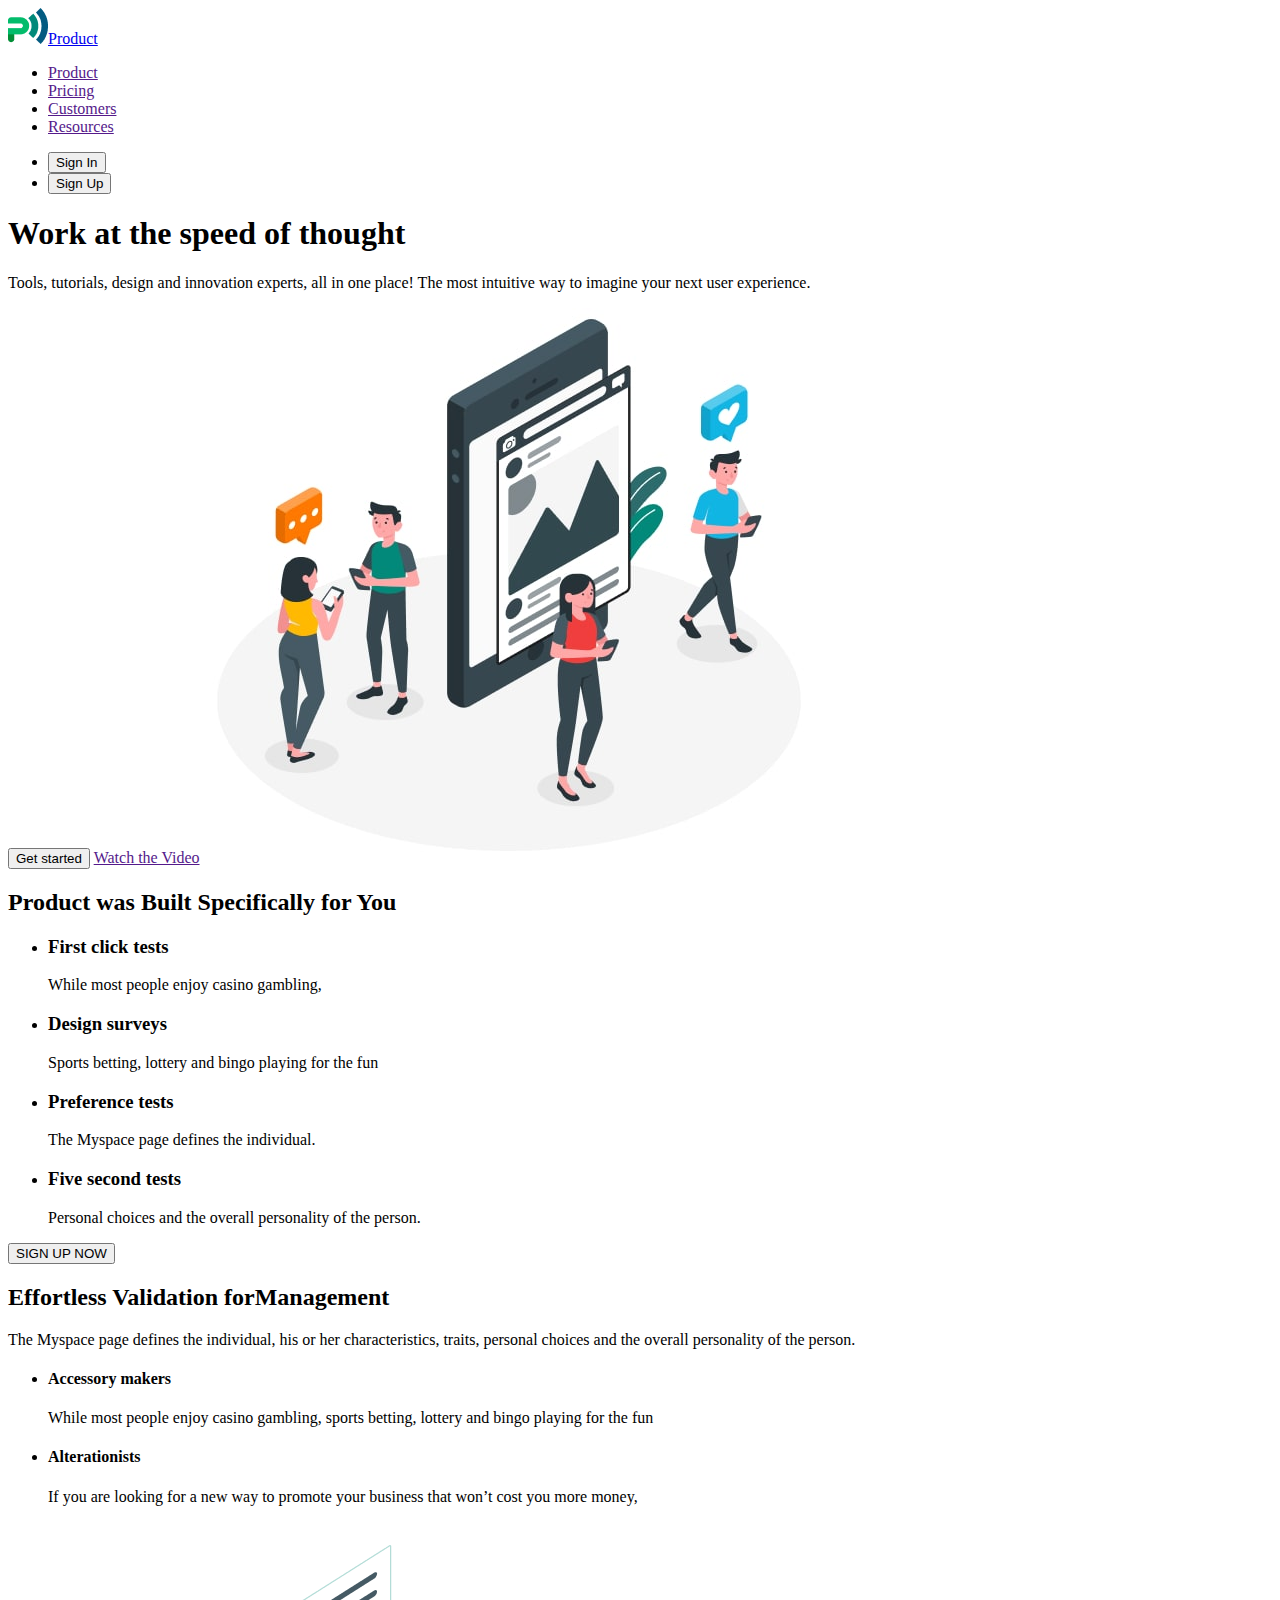
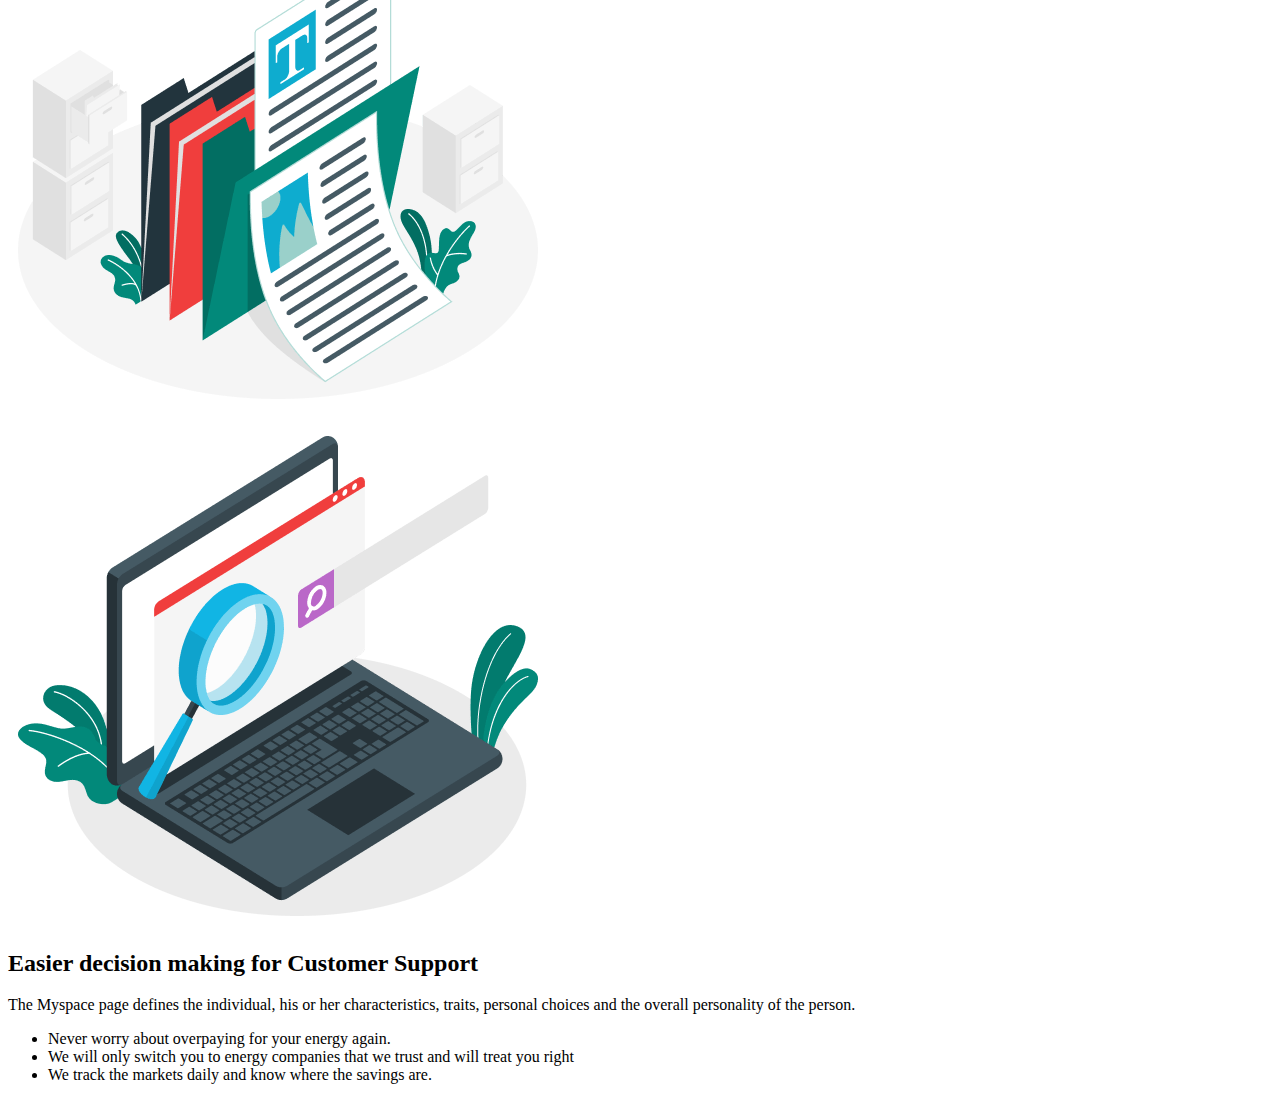
==== index.html @ aa42890e "add markup 1-4 section" ====
<!DOCTYPE html>
<html lang="en">

<head>
    <meta charset="UTF-8">
    <meta name="viewport" content="width=device-width, initial-scale=1.0">
    <title>Document</title>
</head>

<body>
    <header>
        <a href="./index.html"><img src="./images/logo.png" alt="">Product</a>
        <nav>
            <ul>
                <li><a href="">Product</a></li>
                <li><a href="">Pricing</a></li>
                <li><a href="">Customers</a></li>
                <li><a href="">Resources</a></li>
            </ul>
        </nav>
        <ul>
            <li><button type="button">Sign In</button></li>
            <li><button type="button">Sign Up</button></li>
        </ul>
    </header>
    <main>
        <section>
            <h1>Work at the speed
                of thought</h1>
            <p>Tools, tutorials, design and innovation experts, all in one place! The most intuitive way to imagine your
                next user
                experience.</p>
            <button type="button">Get started</button>
            <a href="">Watch the Video</a>
            <img src="./images/hero-img.jpg" alt="images">
        </section>

        <section>
            <h2>Product was Built Specifically for You</h2>
            <ul>
                <li>
                    <h3>First click tests</h3>
                    <p>While most people enjoy casino gambling,</p>
                </li>
                <li>
                    <h3>Design surveys</h3>
                    <p>Sports betting, lottery and bingo playing for the fun</p>
                </li>
                <li>
                    <h3>Preference tests</h3>
                    <p>The Myspace page defines the individual.</p>
                </li>
                <li>
                    <h3>Five second tests</h3>
                    <p>Personal choices and the overall personality of the person. </p>
                </li>
            </ul>
            <button type="button">SIGN UP NOW</button>
        </section>


        <section>
            <h2><span>Effortless Validation for</span>Management</h2>
            <p>The Myspace page defines the individual, his or her characteristics, traits, personal choices and
                the overall
                personality of the person.</p>
            <ul>
                <li>
                    <h4>Accessory makers</h4>
                    <p>While most people enjoy casino gambling, sports betting, lottery and bingo playing for the fun
                    </p>
                </li>
                <li>
                    <h4>Alterationists</h4>
                    <p>If you are looking for a new way to promote your business that won’t cost you more money,</p>
                </li>
            </ul>
            <img src="./images/management-img.png" alt="management">
        </section>

        <section>
            <img src="./images/support-img.png" alt="support">
            <h2>Easier decision making for Customer Support</h2>
            <p>The Myspace page defines the individual, his or her characteristics, traits, personal choices and the
                overall
                personality of the person.</p>
            <ul>
                <li>Never worry about overpaying for your energy again.</li>
                <li>We will only switch you to energy companies that we trust and will treat you right</li>
                <li>We track the markets daily and know where the savings are.</li>
            </ul>
        </section>
    </main>
    <footer></footer>
</body>

</html>
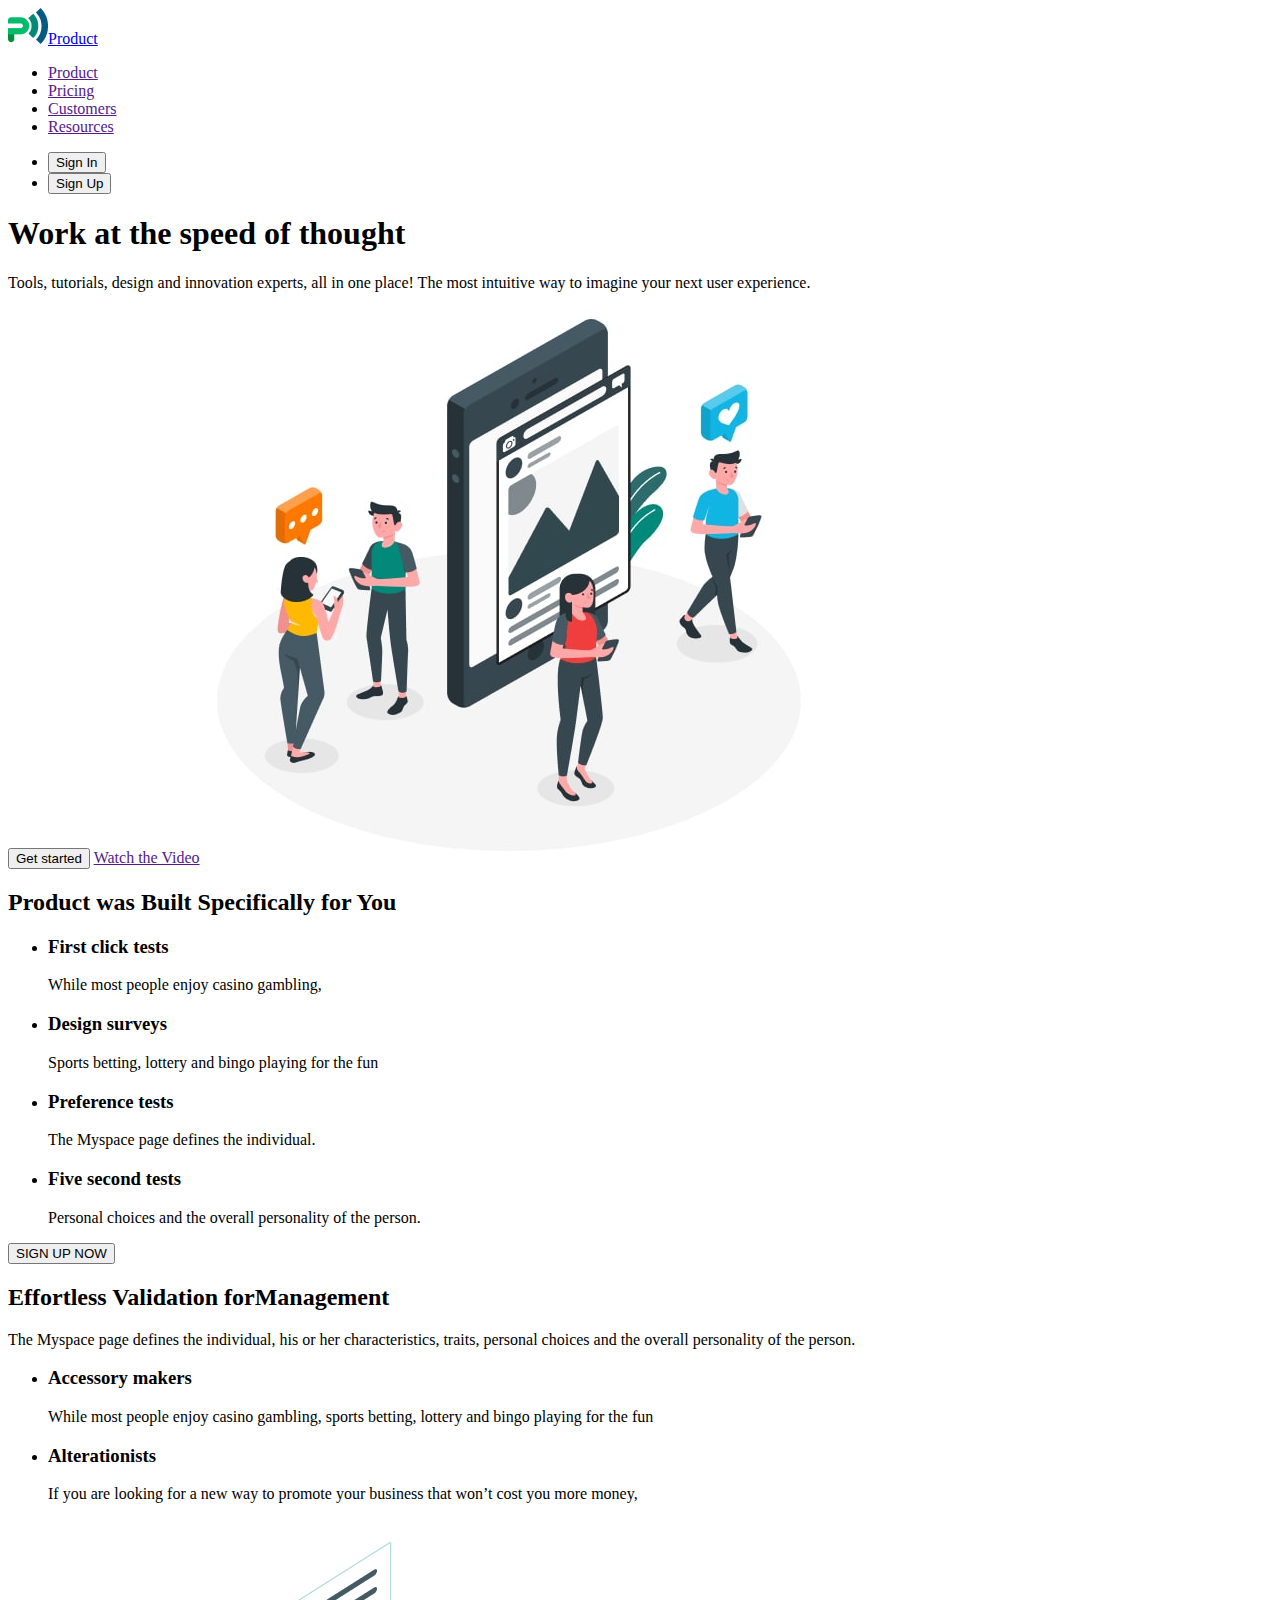
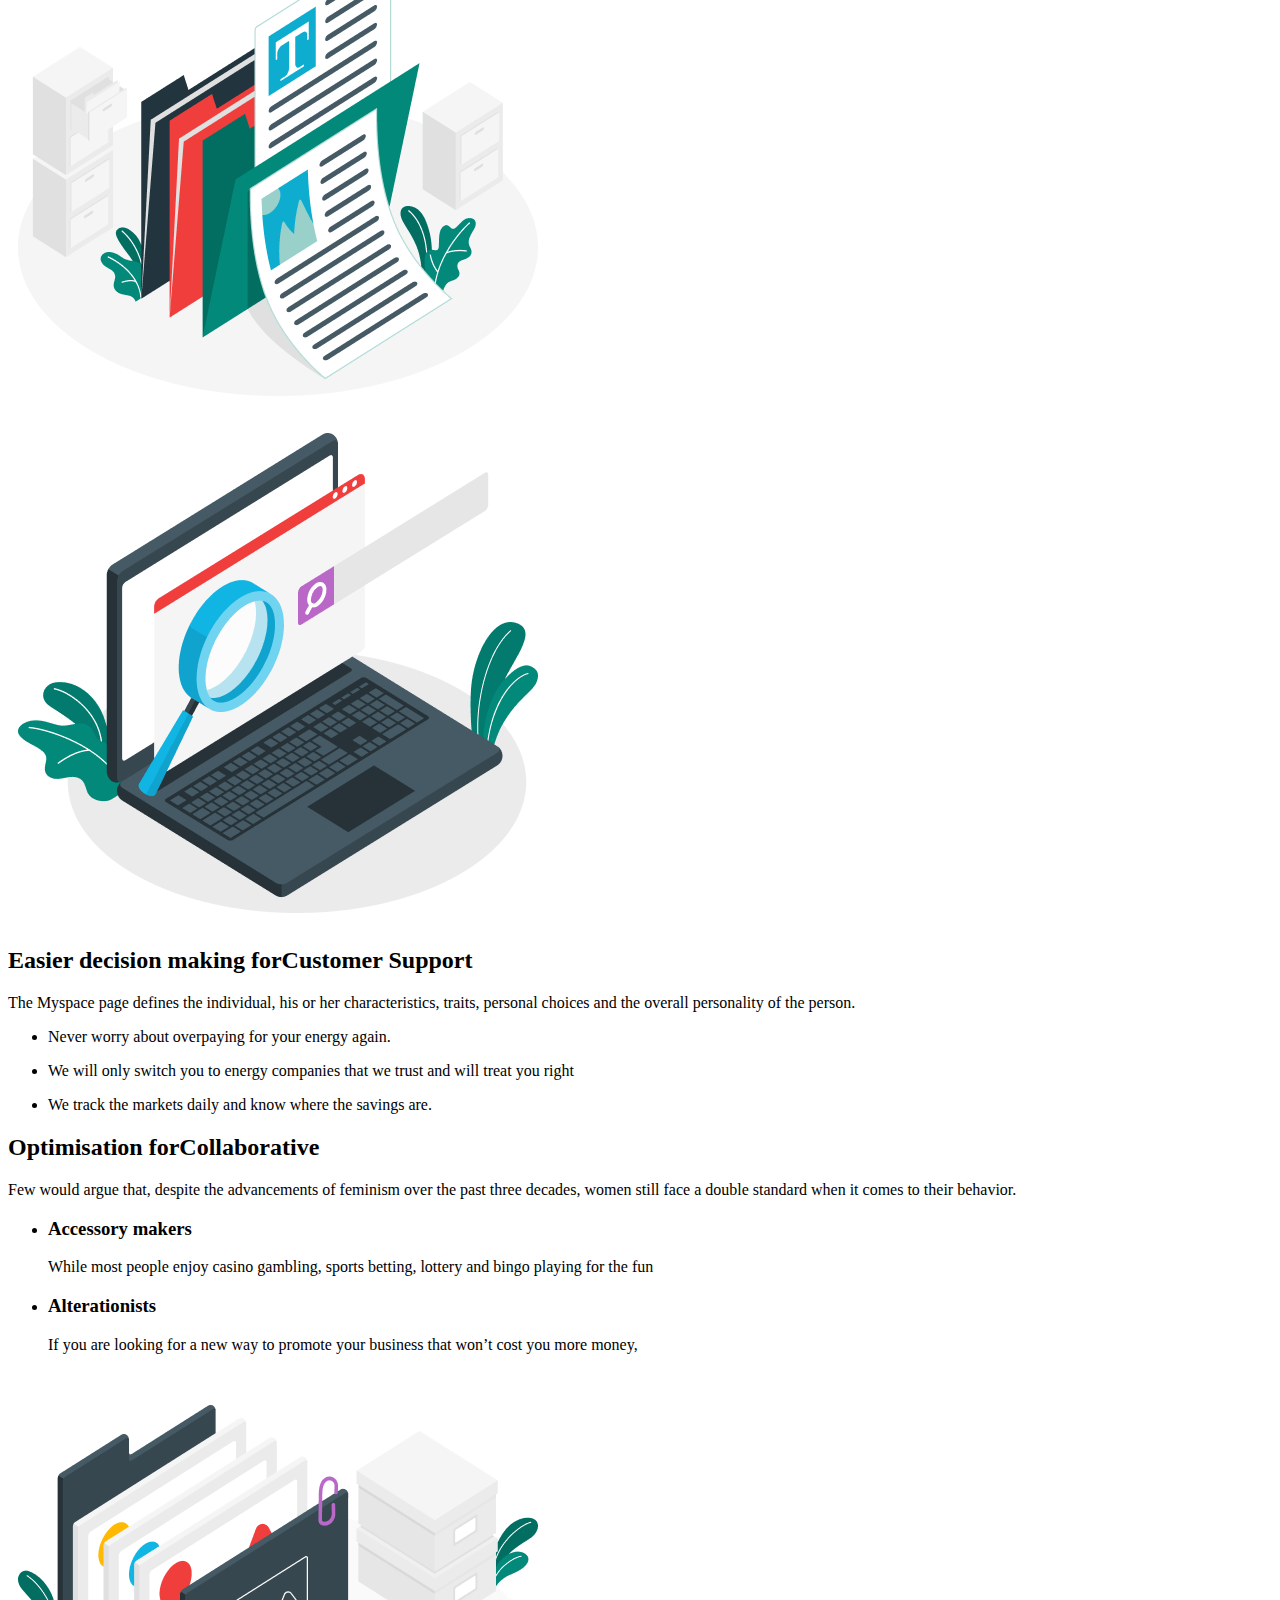
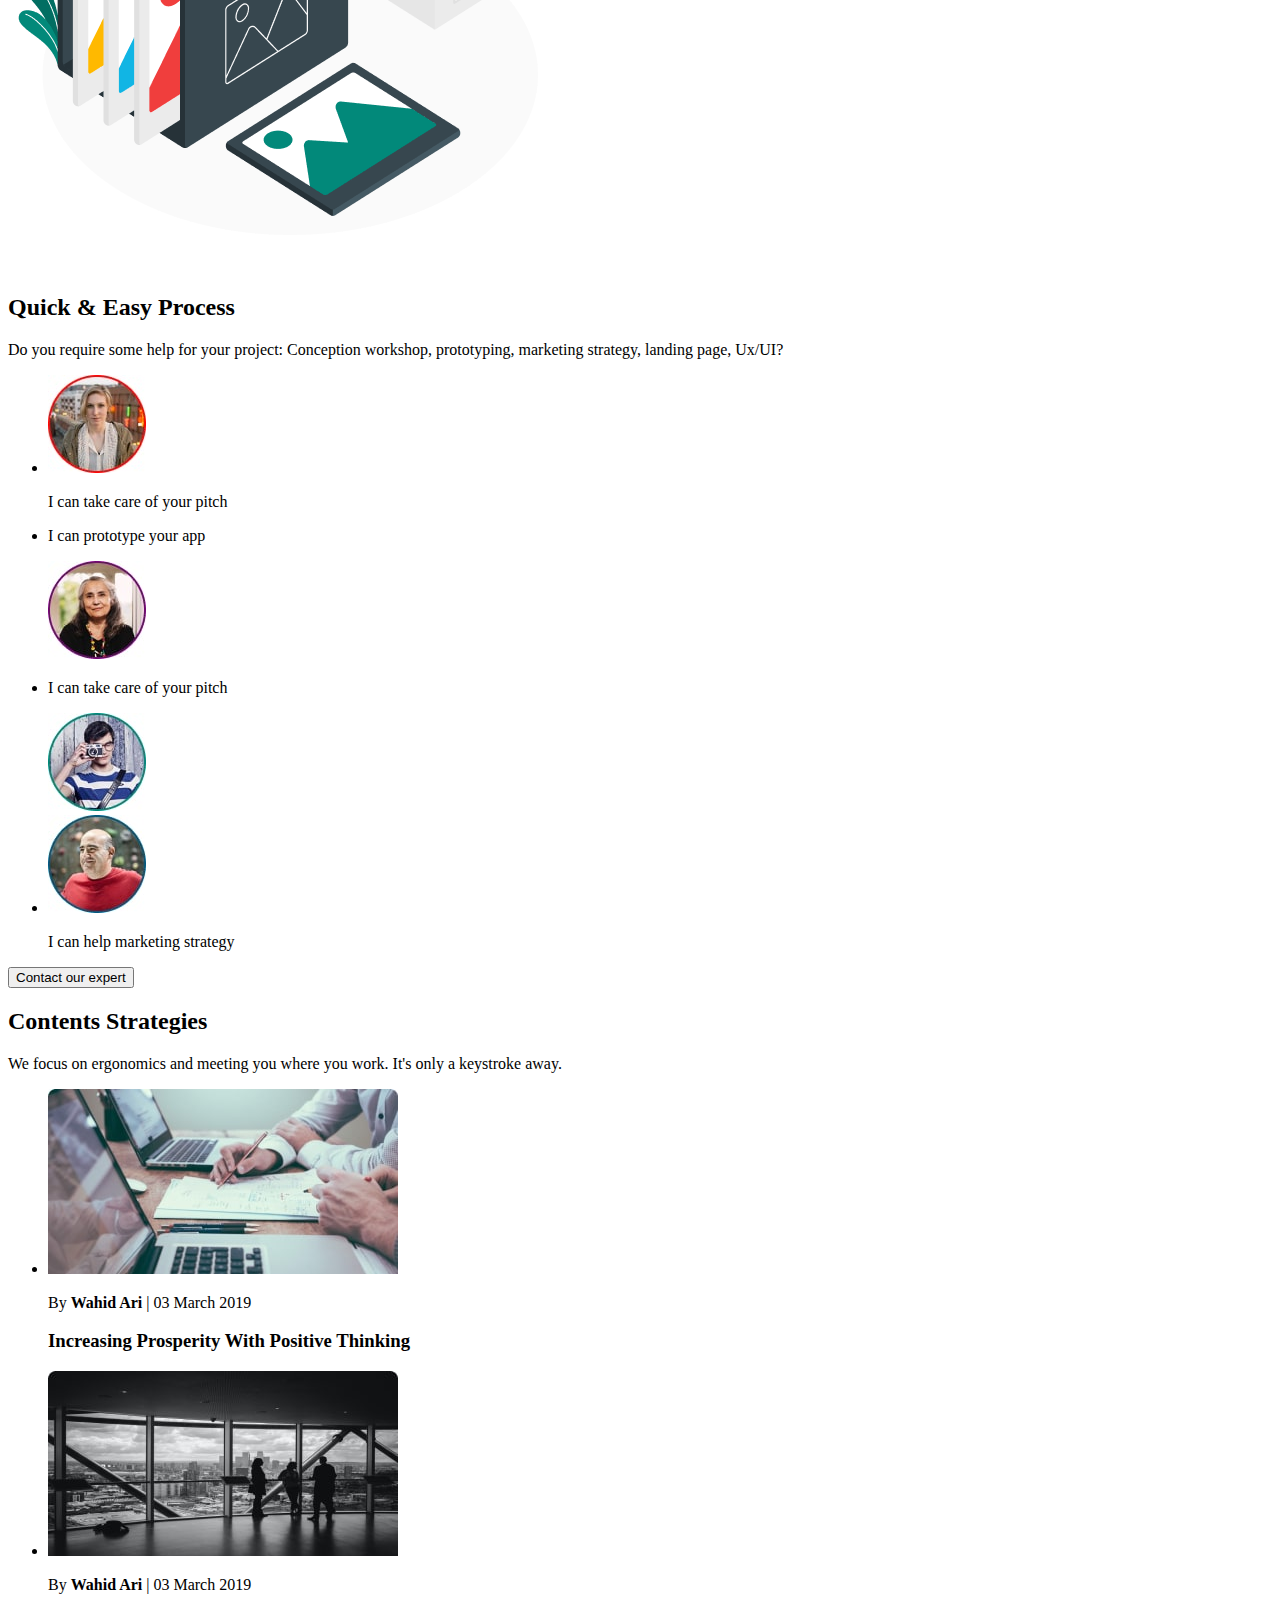
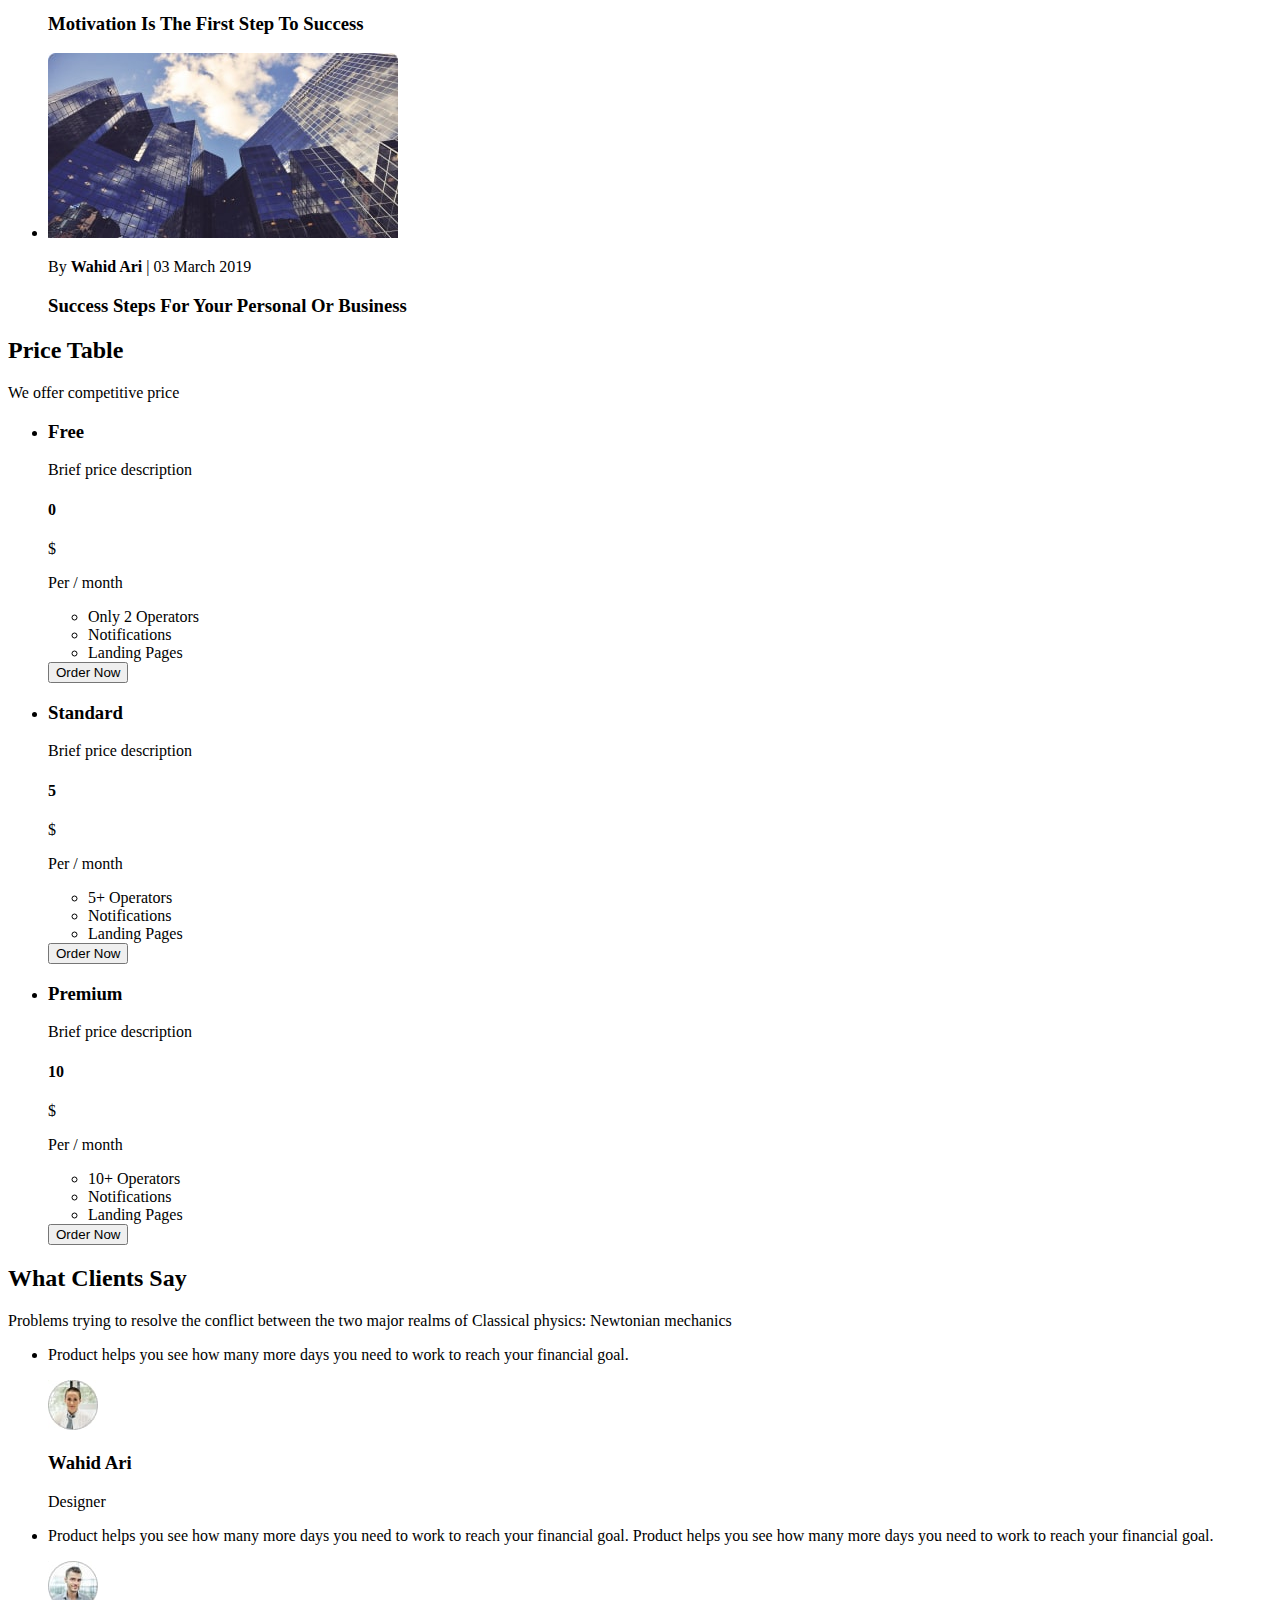
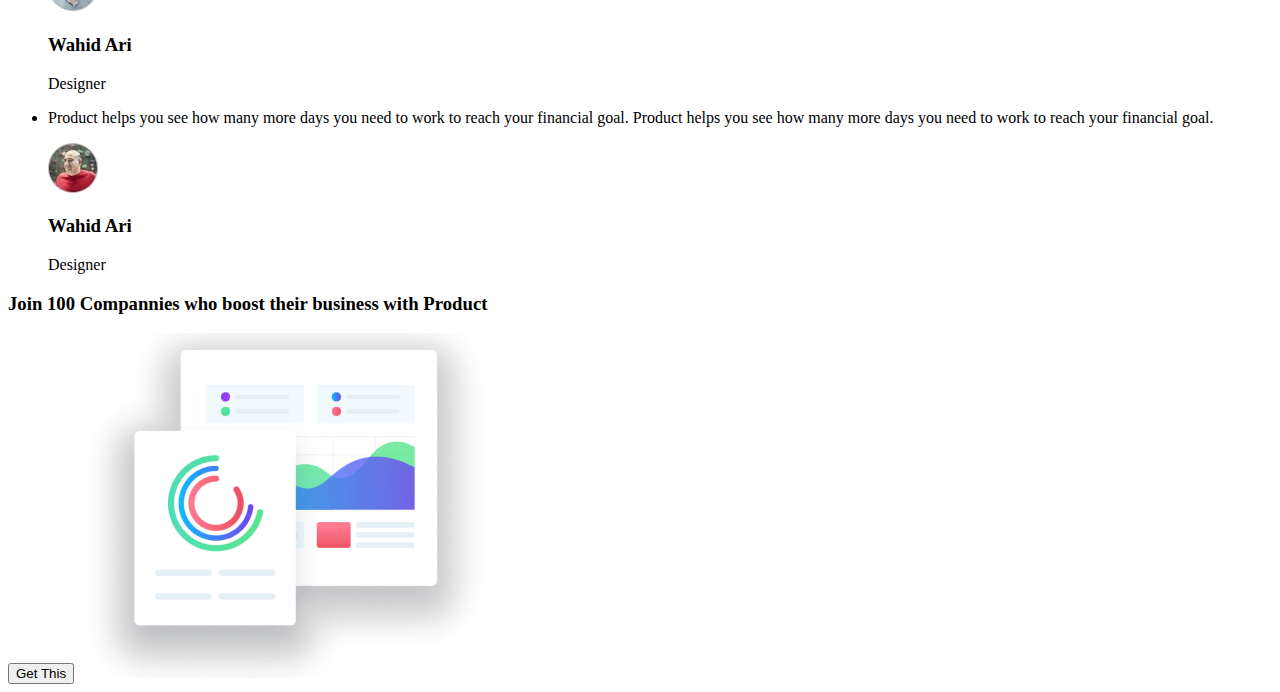
==== commit 4de0f6ff: "add markup section 5-10" ====
--- a/index.html
+++ b/index.html
@@ -4,12 +4,12 @@
 <head>
     <meta charset="UTF-8">
     <meta name="viewport" content="width=device-width, initial-scale=1.0">
-    <title>Document</title>
+    <title>Product</title>
 </head>
 
 <body>
     <header>
-        <a href="./index.html"><img src="./images/logo.png" alt="">Product</a>
+        <a href="./index.html"><img src="./images/logo.png" alt="" width="40" height="36">Product</a>
         <nav>
             <ul>
                 <li><a href="">Product</a></li>
@@ -32,7 +32,7 @@
                 experience.</p>
             <button type="button">Get started</button>
             <a href="">Watch the Video</a>
-            <img src="./images/hero-img.jpg" alt="images">
+            <img src="./images/hero-img.jpg" alt="images" width="610" height="555">
         </section>
 
         <section>
@@ -66,29 +66,192 @@
                 personality of the person.</p>
             <ul>
                 <li>
-                    <h4>Accessory makers</h4>
+                    <h3>Accessory makers</h3>
                     <p>While most people enjoy casino gambling, sports betting, lottery and bingo playing for the fun
                     </p>
                 </li>
                 <li>
-                    <h4>Alterationists</h4>
+                    <h3>Alterationists</h3>
                     <p>If you are looking for a new way to promote your business that won’t cost you more money,</p>
                 </li>
             </ul>
-            <img src="./images/management-img.png" alt="management">
-        </section>
-
-        <section>
-            <img src="./images/support-img.png" alt="support">
-            <h2>Easier decision making for Customer Support</h2>
+            <img src="./images/management-img.png" alt="management" width="540" height="500">
+        </section>
+
+        <section>
+            <img src="./images/support-img.png" alt="support" width="540" height="500">
+            <h2><span>Easier decision making for</span>Customer Support</h2>
             <p>The Myspace page defines the individual, his or her characteristics, traits, personal choices and the
                 overall
                 personality of the person.</p>
             <ul>
-                <li>Never worry about overpaying for your energy again.</li>
-                <li>We will only switch you to energy companies that we trust and will treat you right</li>
-                <li>We track the markets daily and know where the savings are.</li>
-            </ul>
+                <li>
+                    <p>Never worry about overpaying for your energy again.</p>
+                </li>
+                <li>
+                    <p>We will only switch you to energy companies that we trust and will treat you right</p>
+                </li>
+                <li>
+                    <p>We track the markets daily and know where the savings are.</p>
+                </li>
+            </ul>
+        </section>
+
+        <section>
+            <h2><span>Optimisation for</span>Collaborative</h2>
+            <p>Few would argue that, despite the advancements of feminism over the past three decades, women still face
+                a double
+                standard when it comes to their behavior.</p>
+            <ul>
+                <li>
+                    <h3>Accessory makers</h3>
+                    <p>While most people enjoy casino gambling, sports betting, lottery and bingo playing for the fun
+                    </p>
+                </li>
+                <li>
+                    <h3>Alterationists</h3>
+                    <p>If you are looking for a new way to promote your business that won’t cost you more money, </p>
+                </li>
+            </ul>
+            <img src="./images/collaboration-img.png" alt="collaborative" width="540" height="500">
+        </section>
+
+        <section>
+            <h2>Quick & Easy Process</h2>
+            <p>Do you require some help for your project: Conception workshop,
+                prototyping, marketing strategy, landing page, Ux/UI?</p>
+            <ul>
+                <li>
+                    <img src="./images/avatar-4.jpg" alt="avatar-girl">
+                    <p>I can take care of your pitch</p>
+                </li>
+                <li>
+                    <p>I can prototype your app</p>
+                    <img src="./images/avatar-1.jpg" alt="avatar-women">
+                </li>
+                <li>
+                    <p>I can take care of your pitch</p>
+                    <img src="./images/avatar-2.jpg" alt="avatar-boy">
+
+                </li>
+                <li>
+                    <img src="./images/avatar-3.jpg" alt="avatar-man">
+                    <p>I can help marketing strategy</p>
+                </li>
+            </ul>
+            <button type="button">Contact our expert</button>
+        </section>
+
+        <section>
+            <h2>Contents Strategies</h2>
+            <p>We focus on ergonomics and meeting you where you work. It's only a keystroke away.</p>
+            <ul>
+                <li>
+                    <img src="./images/image-bg-positive-thinking.jpg" alt="">
+                    <p>By <b>Wahid Ari</b> | 03 March 2019</p>
+                    <h3>Increasing Prosperity With Positive Thinking</h3>
+                </li>
+                <li>
+                    <img src="./images/image-motivation.jpg" alt="">
+                    <p>By <b>Wahid Ari</b> | 03 March 2019</p>
+                    <h3>Motivation Is The First Step To Success</h3>
+                </li>
+                <li>
+                    <img src="./images/image-success-steps.jpg" alt="">
+                    <p>By <b>Wahid Ari</b> | 03 March 2019</p>
+                    <h3>Success Steps For Your Personal Or Business</h3>
+                </li>
+            </ul>
+        </section>
+
+        <section>
+            <h2>Price Table</h2>
+            <p>We offer competitive price</p>
+            <ul>
+                <li>
+                    <h3>Free</h3>
+                    <p>Brief price description</p>
+                    <h4>0</h4>
+                    <p>$</p>
+                    <p>Per / month</p>
+                    <ul>
+                        <li>Only 2 Operators</li>
+                        <li>Notifications</li>
+                        <li>Landing Pages</li>
+                    </ul>
+                    <button type="button">Order Now</button>
+                </li>
+                <li>
+                    <h3>Standard</h3>
+                    <p>Brief price description</p>
+                    <h4>5</h4>
+                    <p>$</p>
+                    <p>Per / month</p>
+                    <ul>
+                        <li>5+ Operators</li>
+                        <li>Notifications</li>
+                        <li>Landing Pages</li>
+                    </ul>
+                    <button type="button">Order Now</button>
+                </li>
+                <li>
+                    <h3>Premium</h3>
+                    <p>Brief price description</p>
+                    <h4>10</h4>
+                    <p>$</p>
+                    <p>Per / month</p>
+                    <ul>
+                        <li>10+ Operators</li>
+                        <li>Notifications</li>
+                        <li>Landing Pages</li>
+                    </ul>
+                    <button type="button">Order Now</button>
+                </li>
+            </ul>
+        </section>
+
+        <section>
+            <h2>What Clients Say</h2>
+            <p>Problems trying to resolve the conflict between
+                the two major realms of Classical physics: Newtonian mechanics</p>
+            <ul>
+                <li>
+                    <p>Product helps you see how many
+                        more days you need to work to
+                        reach your financial goal.</p>
+                    <img src="./images/customer-review-2.jpg" alt="customer-review-1">
+                    <h3>Wahid Ari</h3>
+                    <p>Designer</p>
+                </li>
+                <li>
+                    <p>Product helps you see how many
+                        more days you need to work to
+                        reach your financial goal.
+                        Product helps you see how many
+                        more days you need to work to
+                        reach your financial goal.</p>
+                    <img src="./images/customer-review.jpg" alt="customer-review-2">
+                    <h3>Wahid Ari</h3>
+                    <p>Designer</p>
+                </li>
+                <li>
+                    <p>Product helps you see how many
+                        more days you need to work to
+                        reach your financial goal.
+                        Product helps you see how many
+                        more days you need to work to
+                        reach your financial goal.</p>
+                    <img src="./images/customer-review-3.jpg" alt="customer-review-3">
+                    <h3>Wahid Ari</h3>
+                    <p>Designer</p>
+                </li>
+            </ul>
+        </section>
+
+        <section>
+            <h3>Join 100 Compannies who boost their business with Product</h3>
+            <button type="button">Get This</button>
+            <img src="./images/graphics.png" alt="graphics">
         </section>
     </main>
     <footer></footer>
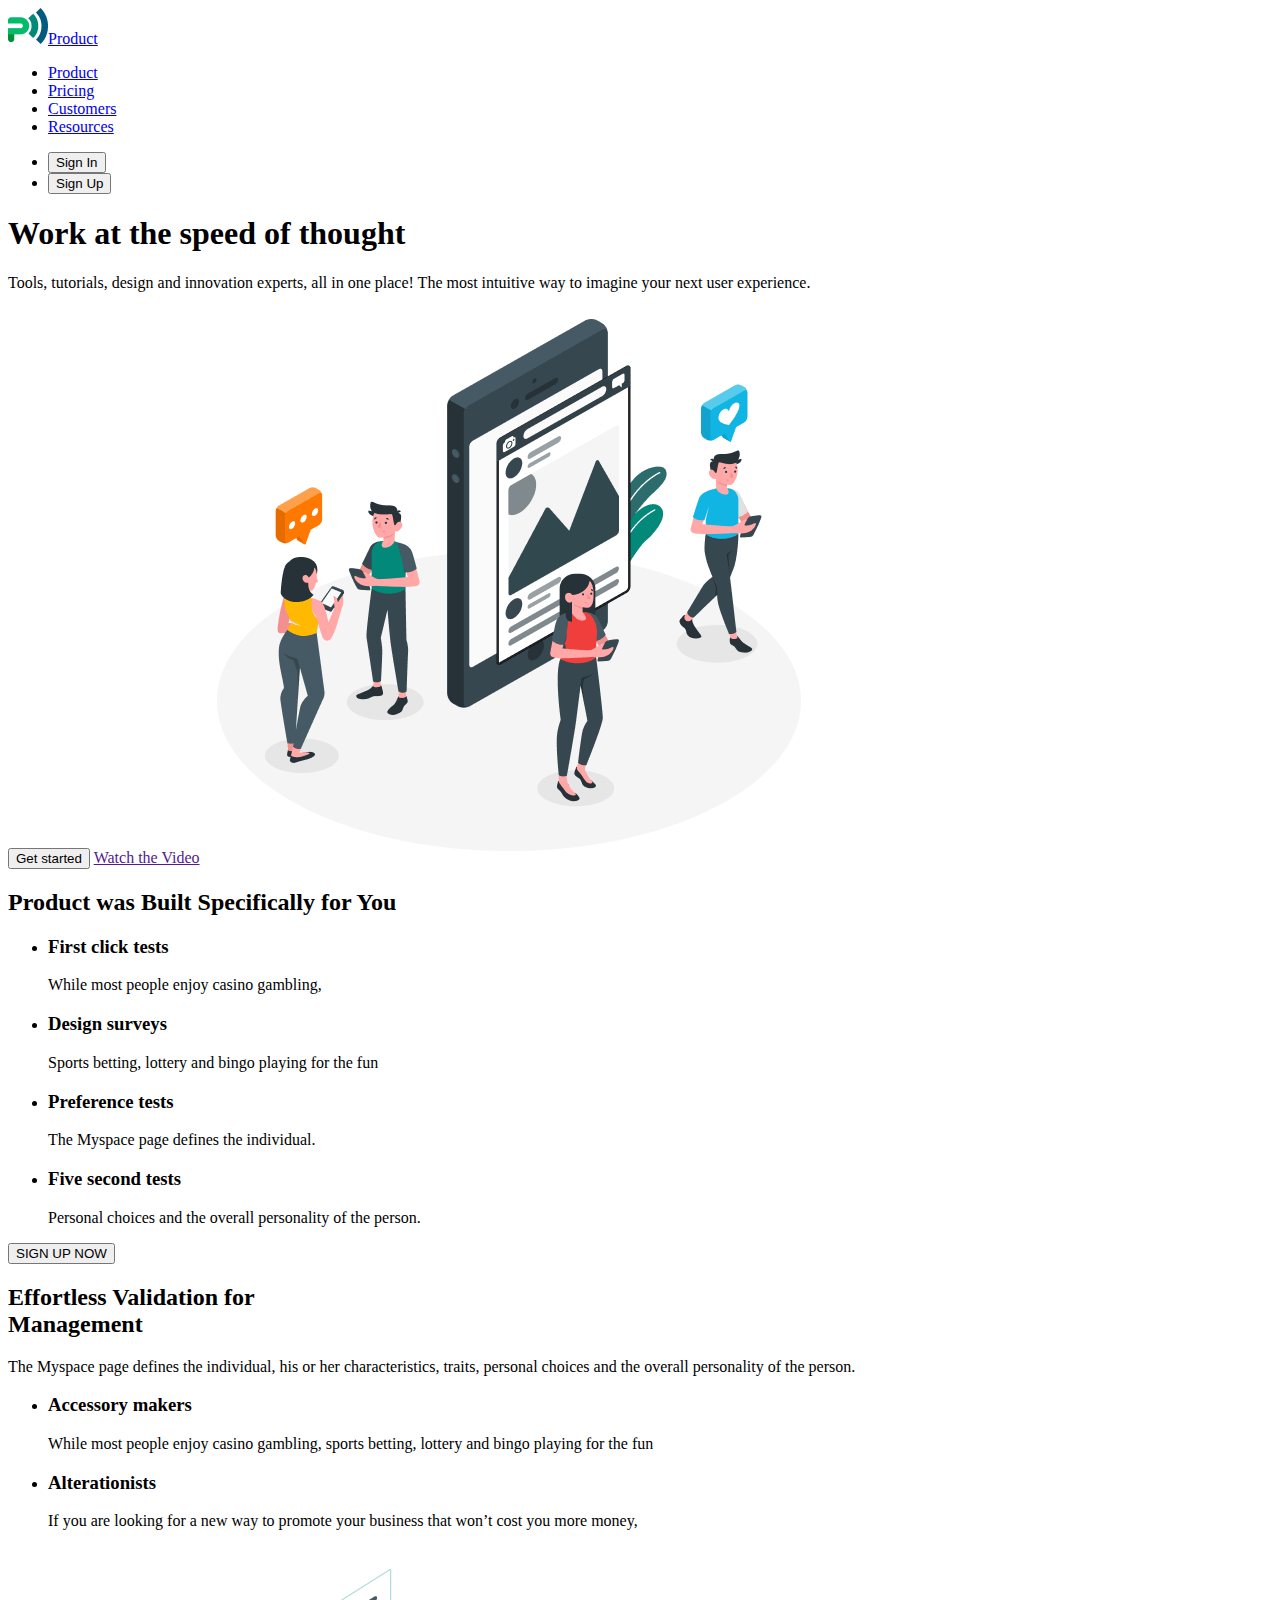
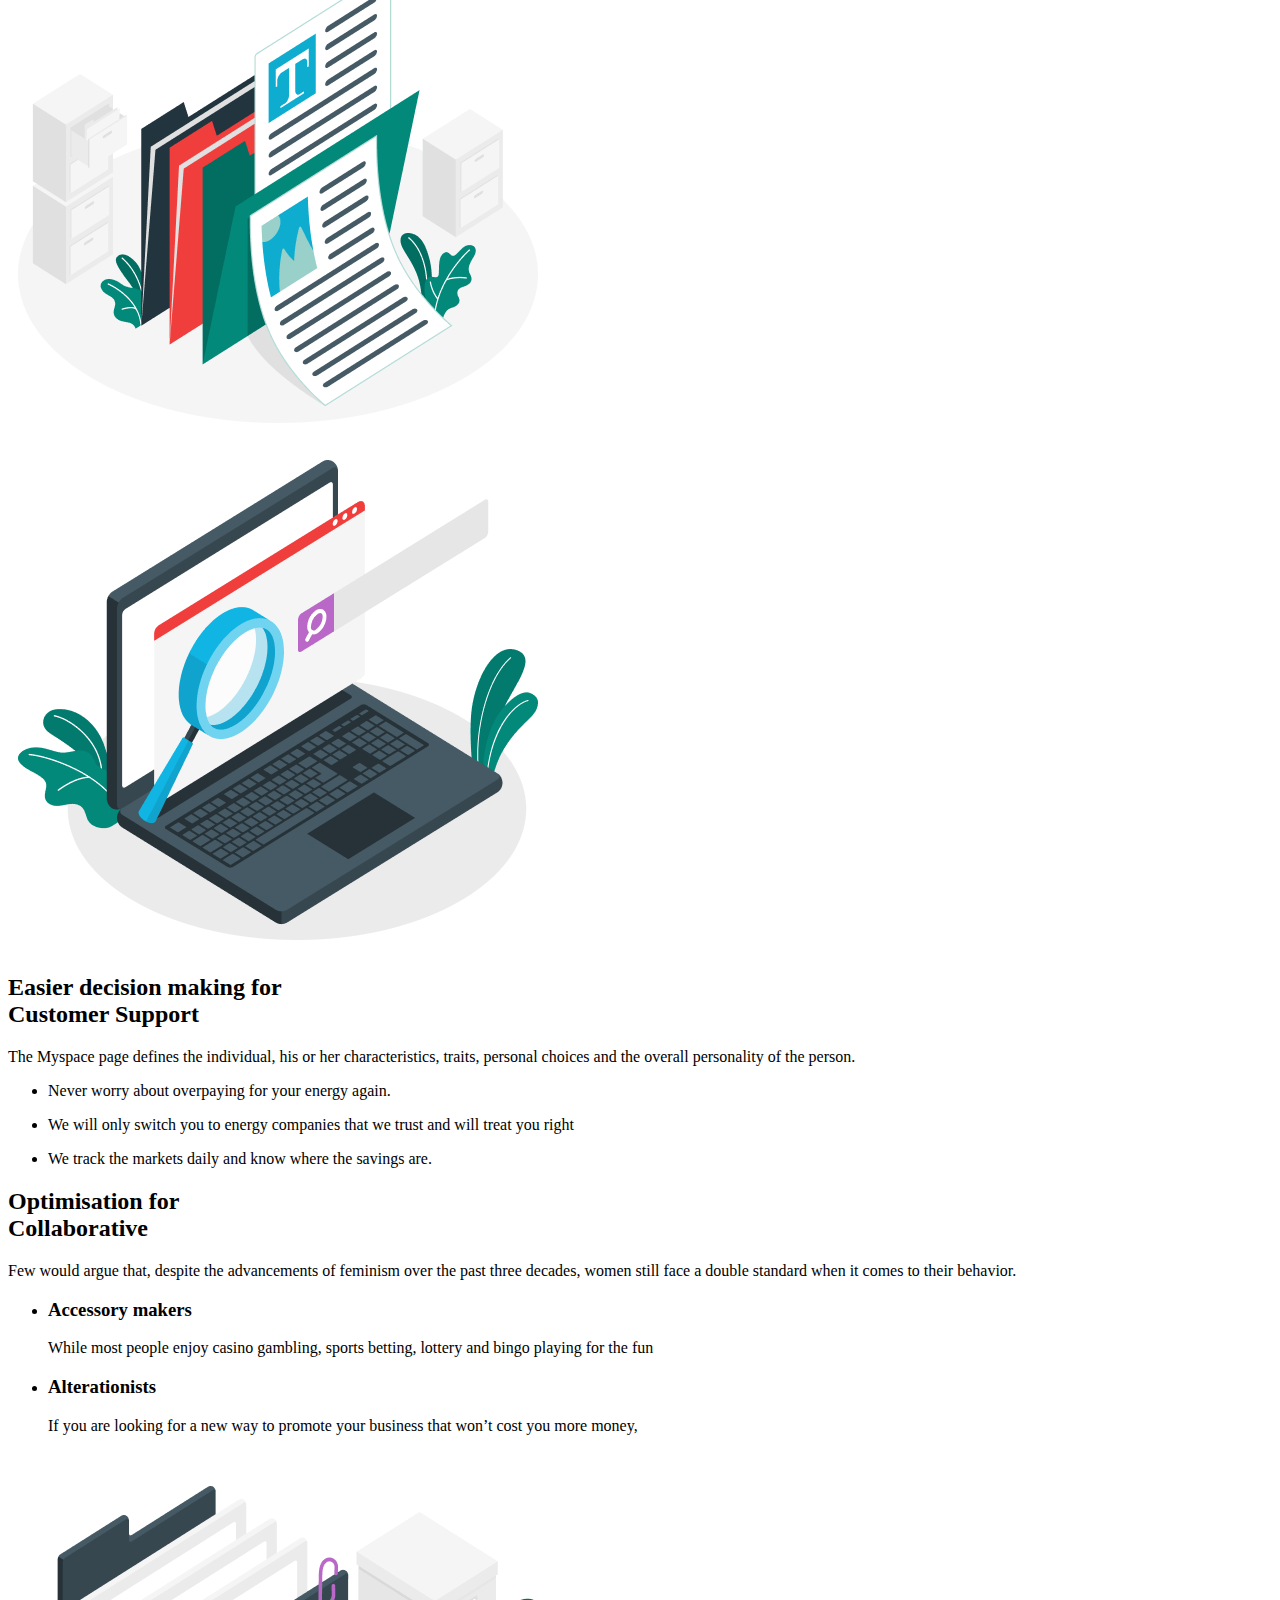
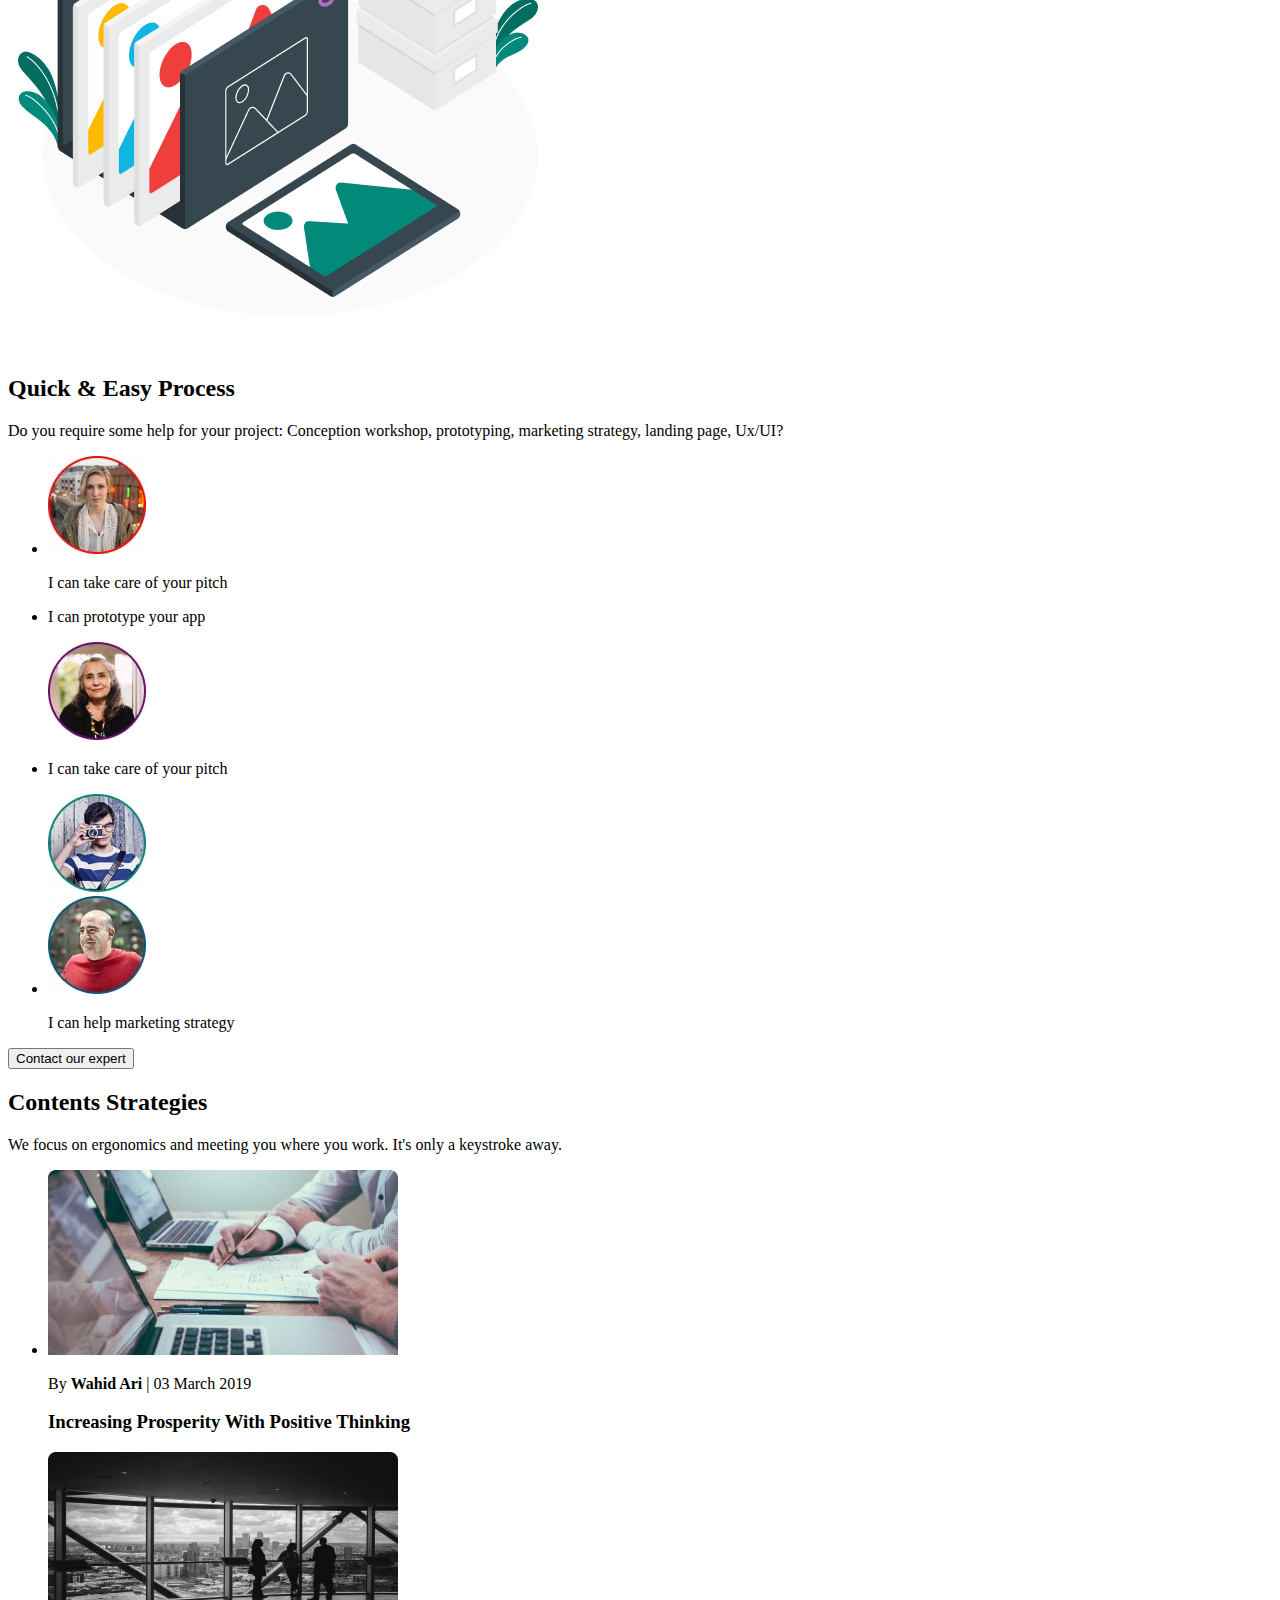
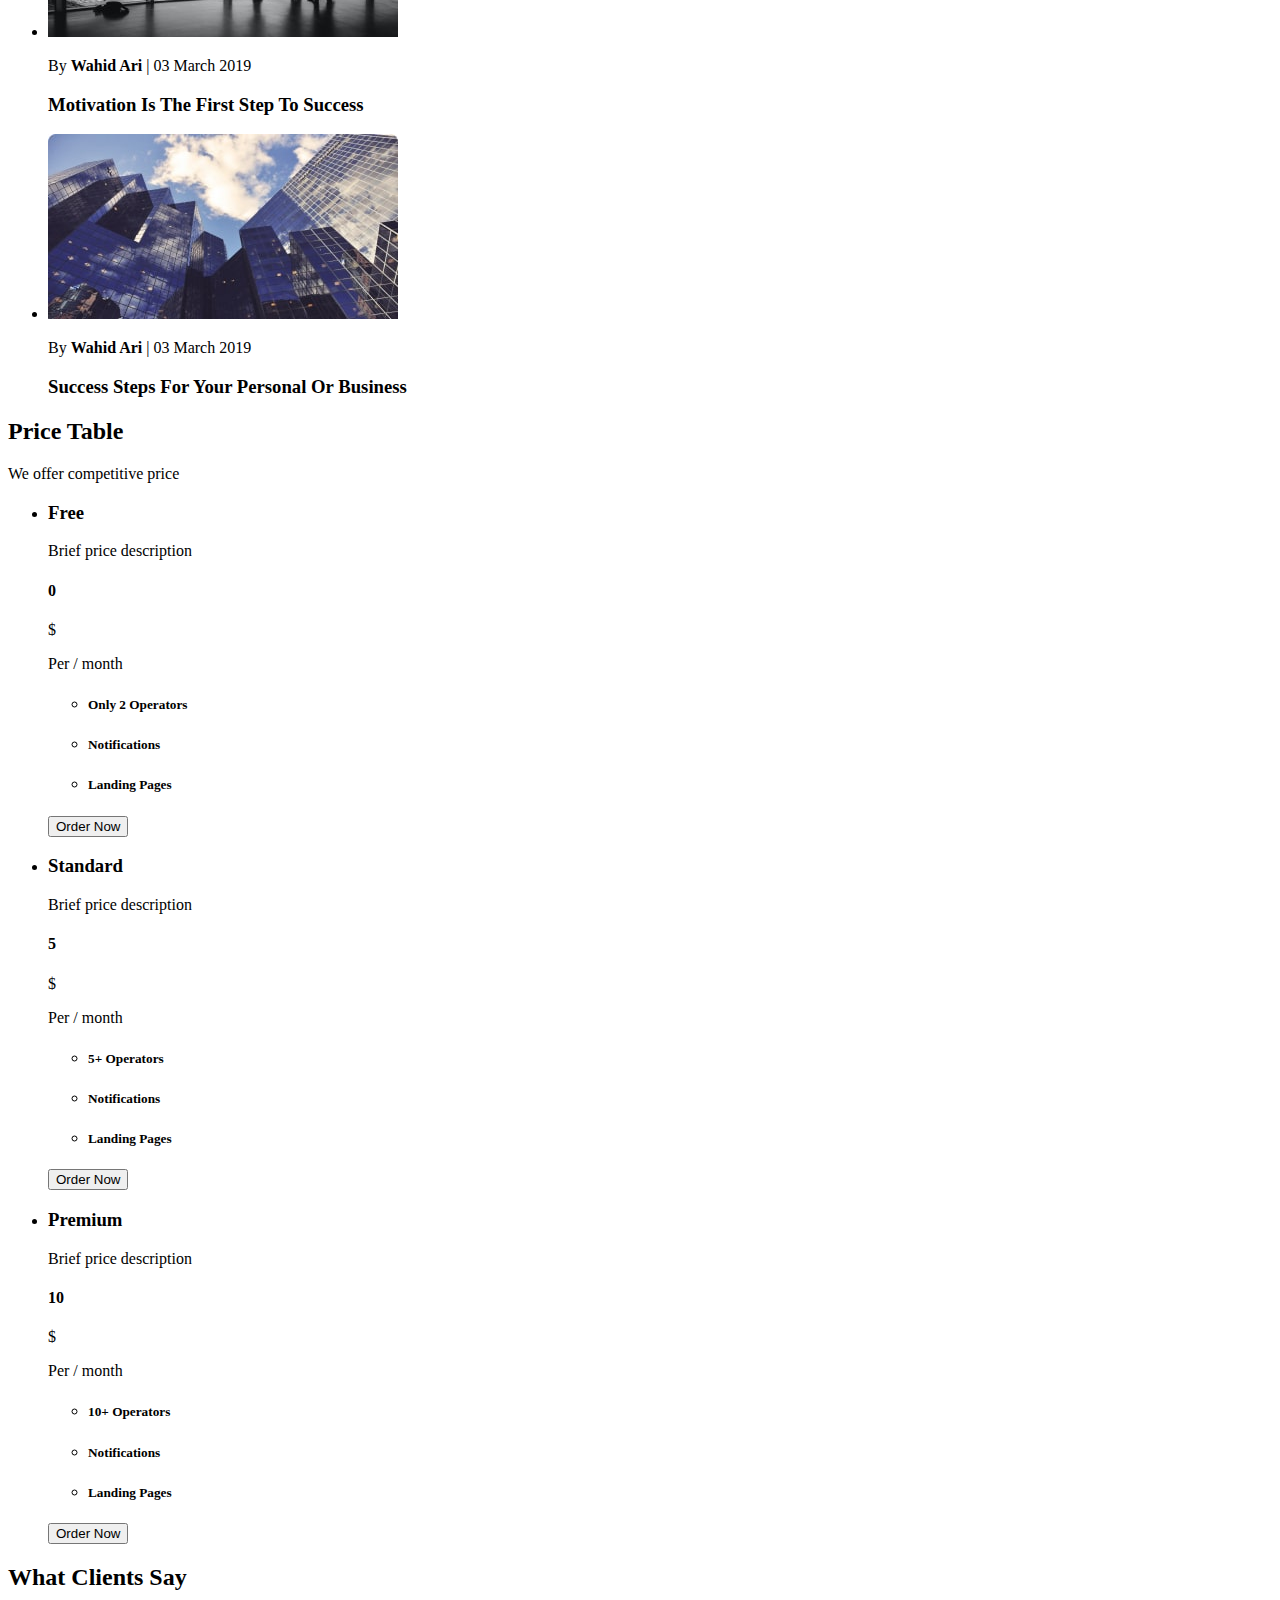
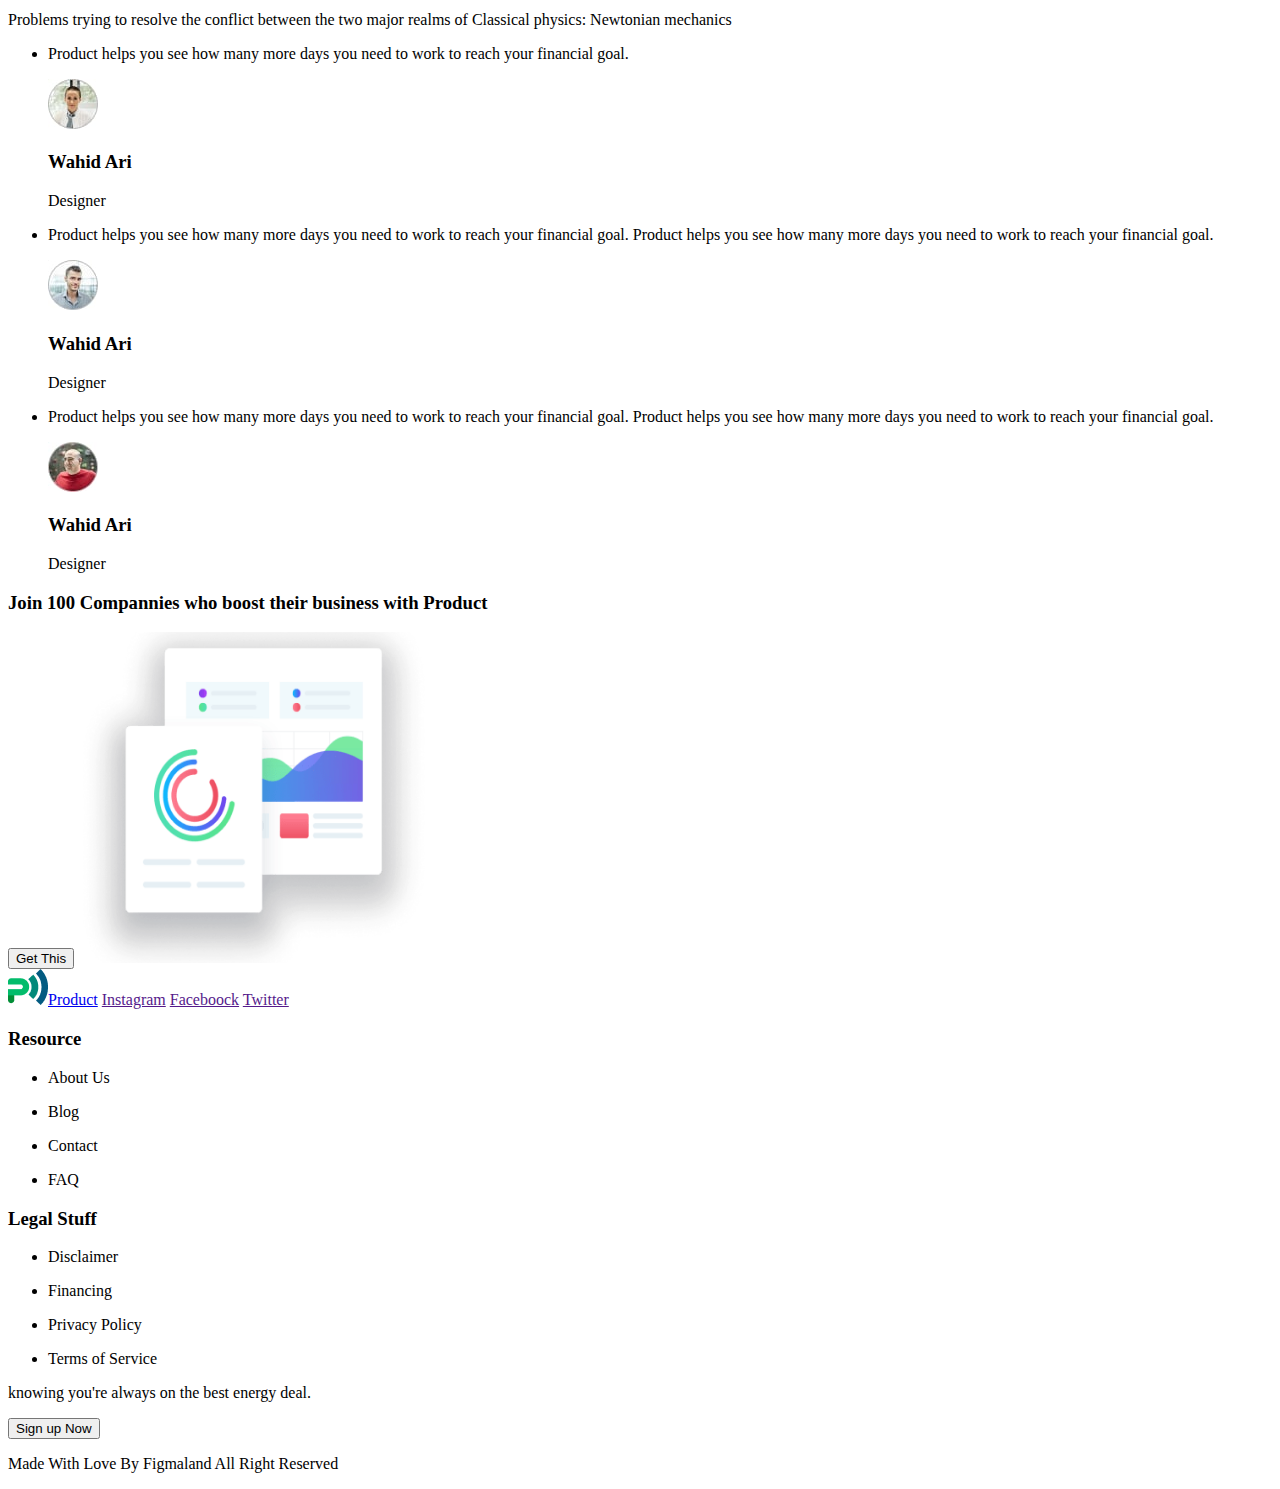
==== commit 5b96914f: "add customer-page" ====
--- a/index.html
+++ b/index.html
@@ -9,13 +9,13 @@
 
 <body>
     <header>
-        <a href="./index.html"><img src="./images/logo.png" alt="" width="40" height="36">Product</a>
+        <a href="./index.html"><img src="./images/product-page/logo.png" alt="logo" width="40" height="36">Product</a>
         <nav>
             <ul>
-                <li><a href="">Product</a></li>
-                <li><a href="">Pricing</a></li>
-                <li><a href="">Customers</a></li>
-                <li><a href="">Resources</a></li>
+                <li><a href="./index.html">Product</a></li>
+                <li><a href="./pricing.html">Pricing</a></li>
+                <li><a href="./customers.html">Customers</a></li>
+                <li><a href="./resourses.html">Resources</a></li>
             </ul>
         </nav>
         <ul>
@@ -32,7 +32,7 @@
                 experience.</p>
             <button type="button">Get started</button>
             <a href="">Watch the Video</a>
-            <img src="./images/hero-img.jpg" alt="images" width="610" height="555">
+            <img src="./images/product-page/hero/hero-img.png" alt="images" width="610" height="555">
         </section>
 
         <section>
@@ -60,7 +60,7 @@
 
 
         <section>
-            <h2><span>Effortless Validation for</span>Management</h2>
+            <h2><span>Effortless Validation for</span><br>Management</h2>
             <p>The Myspace page defines the individual, his or her characteristics, traits, personal choices and
                 the overall
                 personality of the person.</p>
@@ -75,12 +75,13 @@
                     <p>If you are looking for a new way to promote your business that won’t cost you more money,</p>
                 </li>
             </ul>
-            <img src="./images/management-img.png" alt="management" width="540" height="500">
-        </section>
-
-        <section>
-            <img src="./images/support-img.png" alt="support" width="540" height="500">
-            <h2><span>Easier decision making for</span>Customer Support</h2>
+            <img src="./images/product-page/business-management/management-img.png" alt="management" width="540"
+                height="500">
+        </section>
+
+        <section>
+            <img src="./images/product-page/support/support-img.png" alt="support" width="540" height="500">
+            <h2><span>Easier decision making for</span><br>Customer Support</h2>
             <p>The Myspace page defines the individual, his or her characteristics, traits, personal choices and the
                 overall
                 personality of the person.</p>
@@ -98,7 +99,7 @@
         </section>
 
         <section>
-            <h2><span>Optimisation for</span>Collaborative</h2>
+            <h2><span>Optimisation for</span><br>Collaborative</h2>
             <p>Few would argue that, despite the advancements of feminism over the past three decades, women still face
                 a double
                 standard when it comes to their behavior.</p>
@@ -113,7 +114,8 @@
                     <p>If you are looking for a new way to promote your business that won’t cost you more money, </p>
                 </li>
             </ul>
-            <img src="./images/collaboration-img.png" alt="collaborative" width="540" height="500">
+            <img src="./images/product-page/collaboration/collaboration-img.png" alt="collaborative" width="540"
+                height="500">
         </section>
 
         <section>
@@ -122,20 +124,20 @@
                 prototyping, marketing strategy, landing page, Ux/UI?</p>
             <ul>
                 <li>
-                    <img src="./images/avatar-4.jpg" alt="avatar-girl">
+                    <img src="./images/product-page/staff/avatar-4.jpg" alt="avatar-girl" width="98" height="98">
                     <p>I can take care of your pitch</p>
                 </li>
                 <li>
                     <p>I can prototype your app</p>
-                    <img src="./images/avatar-1.jpg" alt="avatar-women">
+                    <img src="./images/product-page/staff/avatar-1.jpg" alt="avatar-women" width="98" height="98">
                 </li>
                 <li>
                     <p>I can take care of your pitch</p>
-                    <img src="./images/avatar-2.jpg" alt="avatar-boy">
-
-                </li>
-                <li>
-                    <img src="./images/avatar-3.jpg" alt="avatar-man">
+                    <img src="./images/product-page/staff/avatar-2.jpg" alt="avatar-boy" width="98" height="98">
+
+                </li>
+                <li>
+                    <img src="./images/product-page/staff/avatar-3.jpg" alt="avatar-man" width="98" height="98">
                     <p>I can help marketing strategy</p>
                 </li>
             </ul>
@@ -147,17 +149,20 @@
             <p>We focus on ergonomics and meeting you where you work. It's only a keystroke away.</p>
             <ul>
                 <li>
-                    <img src="./images/image-bg-positive-thinking.jpg" alt="">
+                    <img src="./images/product-page/news-feed/image-bg-positive-thinking.jpg"
+                        alt="image-bg-positive-thinking" width="350" height="185">
                     <p>By <b>Wahid Ari</b> | 03 March 2019</p>
                     <h3>Increasing Prosperity With Positive Thinking</h3>
                 </li>
                 <li>
-                    <img src="./images/image-motivation.jpg" alt="">
+                    <img src="./images/product-page/news-feed/image-motivation.jpg" alt="image-motivation" width="350"
+                        height="185">
                     <p>By <b>Wahid Ari</b> | 03 March 2019</p>
                     <h3>Motivation Is The First Step To Success</h3>
                 </li>
                 <li>
-                    <img src="./images/image-success-steps.jpg" alt="">
+                    <img src="./images/product-page/news-feed/image-success-steps.jpg" alt="success-steps" width="350"
+                        height="185">
                     <p>By <b>Wahid Ari</b> | 03 March 2019</p>
                     <h3>Success Steps For Your Personal Or Business</h3>
                 </li>
@@ -175,9 +180,15 @@
                     <p>$</p>
                     <p>Per / month</p>
                     <ul>
-                        <li>Only 2 Operators</li>
-                        <li>Notifications</li>
-                        <li>Landing Pages</li>
+                        <li>
+                            <h5>Only 2 Operators</h5>
+                        </li>
+                        <li>
+                            <h5>Notifications</h5>
+                        </li>
+                        <li>
+                            <h5>Landing Pages</h5>
+                        </li>
                     </ul>
                     <button type="button">Order Now</button>
                 </li>
@@ -188,9 +199,15 @@
                     <p>$</p>
                     <p>Per / month</p>
                     <ul>
-                        <li>5+ Operators</li>
-                        <li>Notifications</li>
-                        <li>Landing Pages</li>
+                        <li>
+                            <h5>5+ Operators</h5>
+                        </li>
+                        <li>
+                            <h5>Notifications</h5>
+                        </li>
+                        <li>
+                            <h5>Landing Pages</h5>
+                        </li>
                     </ul>
                     <button type="button">Order Now</button>
                 </li>
@@ -201,9 +218,15 @@
                     <p>$</p>
                     <p>Per / month</p>
                     <ul>
-                        <li>10+ Operators</li>
-                        <li>Notifications</li>
-                        <li>Landing Pages</li>
+                        <li>
+                            <h5>10+ Operators</h5>
+                        </li>
+                        <li>
+                            <h5>Notifications</h5>
+                        </li>
+                        <li>
+                            <h5>Landing Pages</h5>
+                        </li>
                     </ul>
                     <button type="button">Order Now</button>
                 </li>
@@ -219,7 +242,8 @@
                     <p>Product helps you see how many
                         more days you need to work to
                         reach your financial goal.</p>
-                    <img src="./images/customer-review-2.jpg" alt="customer-review-1">
+                    <img src="./images/product-page/feedback/customer-review-2.jpg" alt="customer-review-1" width="50"
+                        height="50">
                     <h3>Wahid Ari</h3>
                     <p>Designer</p>
                 </li>
@@ -230,7 +254,8 @@
                         Product helps you see how many
                         more days you need to work to
                         reach your financial goal.</p>
-                    <img src="./images/customer-review.jpg" alt="customer-review-2">
+                    <img src="./images/product-page/feedback/customer-review.jpg" alt="customer-review-2" width="50"
+                        height="50">
                     <h3>Wahid Ari</h3>
                     <p>Designer</p>
                 </li>
@@ -241,7 +266,8 @@
                         Product helps you see how many
                         more days you need to work to
                         reach your financial goal.</p>
-                    <img src="./images/customer-review-3.jpg" alt="customer-review-3">
+                    <img src="./images/product-page/feedback/customer-review-3.jpg" alt="customer-review-3" width="50"
+                        height="50">
                     <h3>Wahid Ari</h3>
                     <p>Designer</p>
                 </li>
@@ -251,10 +277,48 @@
         <section>
             <h3>Join 100 Compannies who boost their business with Product</h3>
             <button type="button">Get This</button>
-            <img src="./images/graphics.png" alt="graphics">
+            <img src="./images/product-page/promo/graphics.png" alt="graphics" width="351" height="331">
         </section>
     </main>
-    <footer></footer>
+    <footer>
+        <a href="./index.html"><img src="./images/product-page/logo.png" alt="logo" width="40" height="36">Product</a>
+        <a href="">Instagram</a>
+        <a href="">Faceboock</a>
+        <a href="">Twitter</a>
+        <h3>Resource</h3>
+        <ul>
+            <li>
+                <p>About Us</p>
+            </li>
+            <li>
+                <p>Blog</p>
+            </li>
+            <li>
+                <p>Contact</p>
+            </li>
+            <li>
+                <p>FAQ</p>
+            </li>
+        </ul>
+        <h3>Legal Stuff</h3>
+        <ul>
+            <li>
+                <p>Disclaimer</p>
+            </li>
+            <li>
+                <p>Financing</p>
+            </li>
+            <li>
+                <p>Privacy Policy</p>
+            </li>
+            <li>
+                <p>Terms of Service</p>
+            </li>
+        </ul>
+        <p>knowing you're always on the best energy deal.</p>
+        <button type="button">Sign up Now</button>
+        <p>Made With Love By Figmaland All Right Reserved</p>
+    </footer>
 </body>
 
 </html>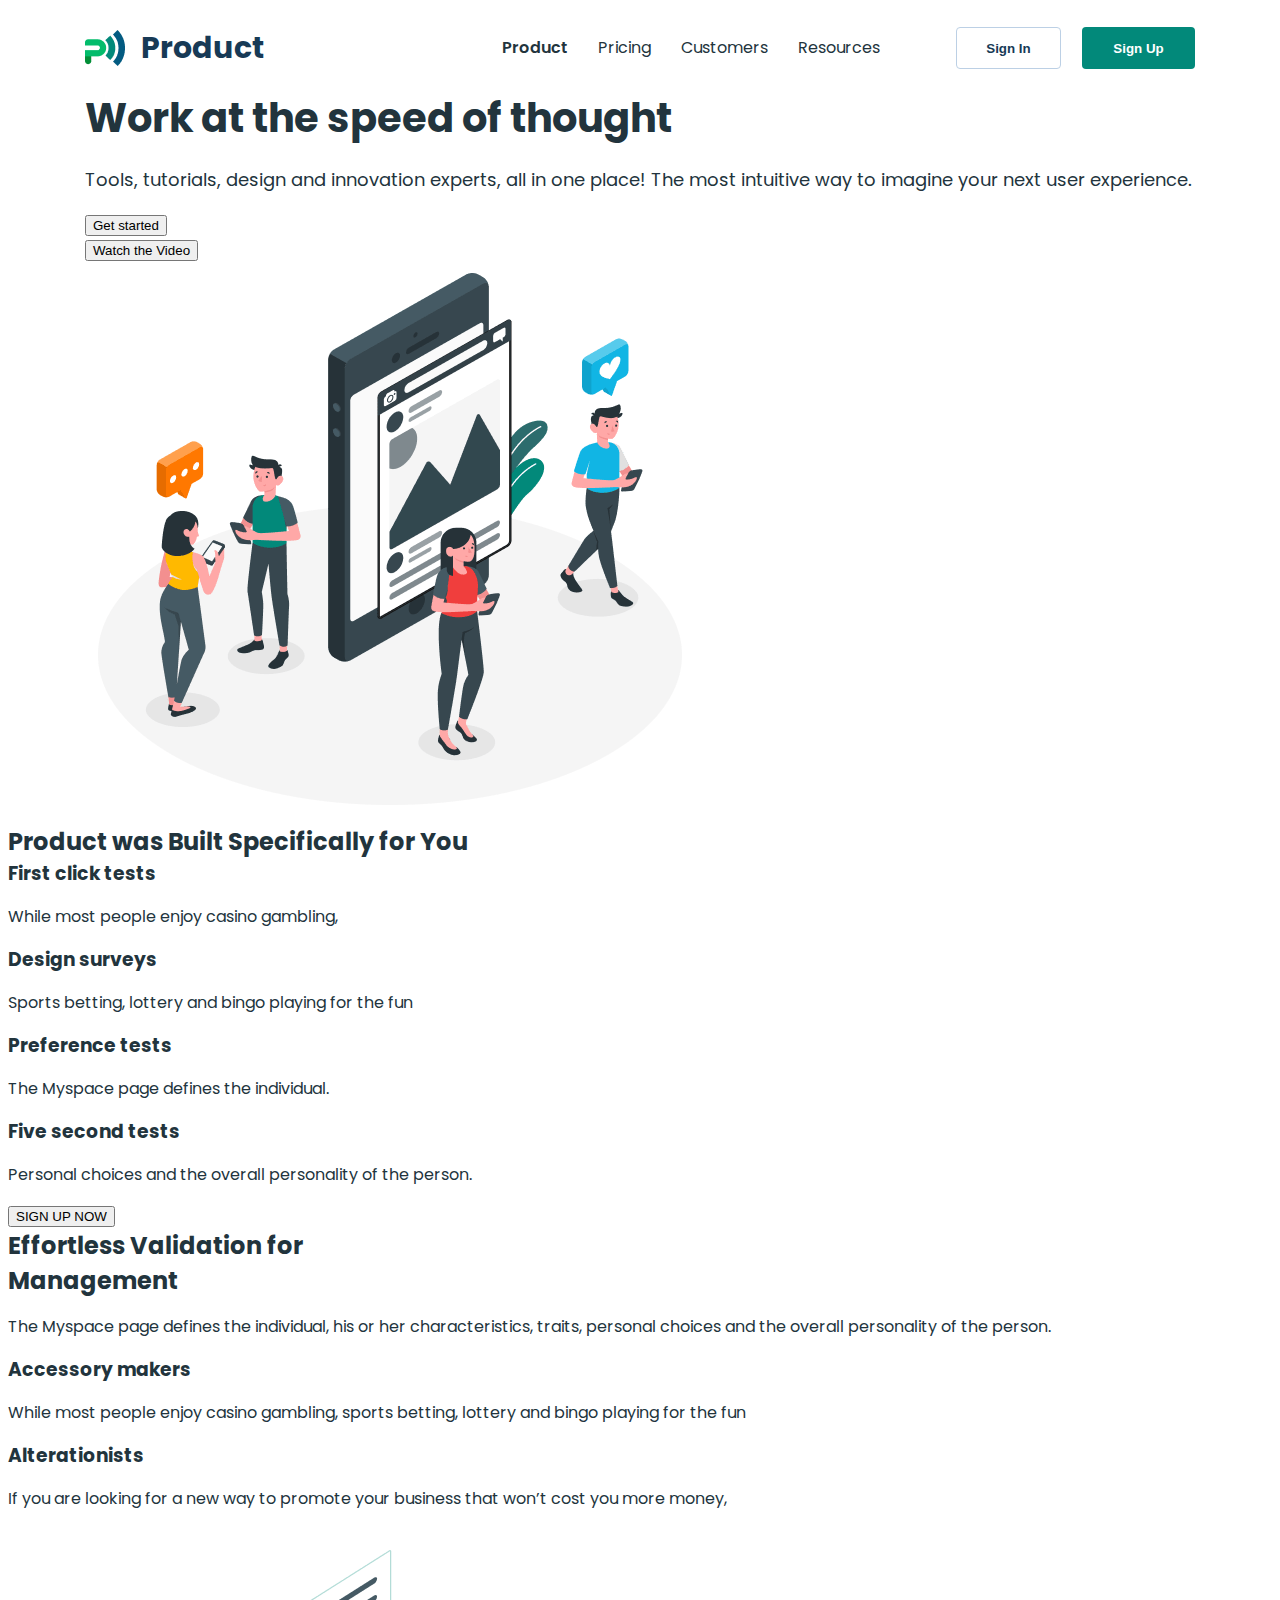
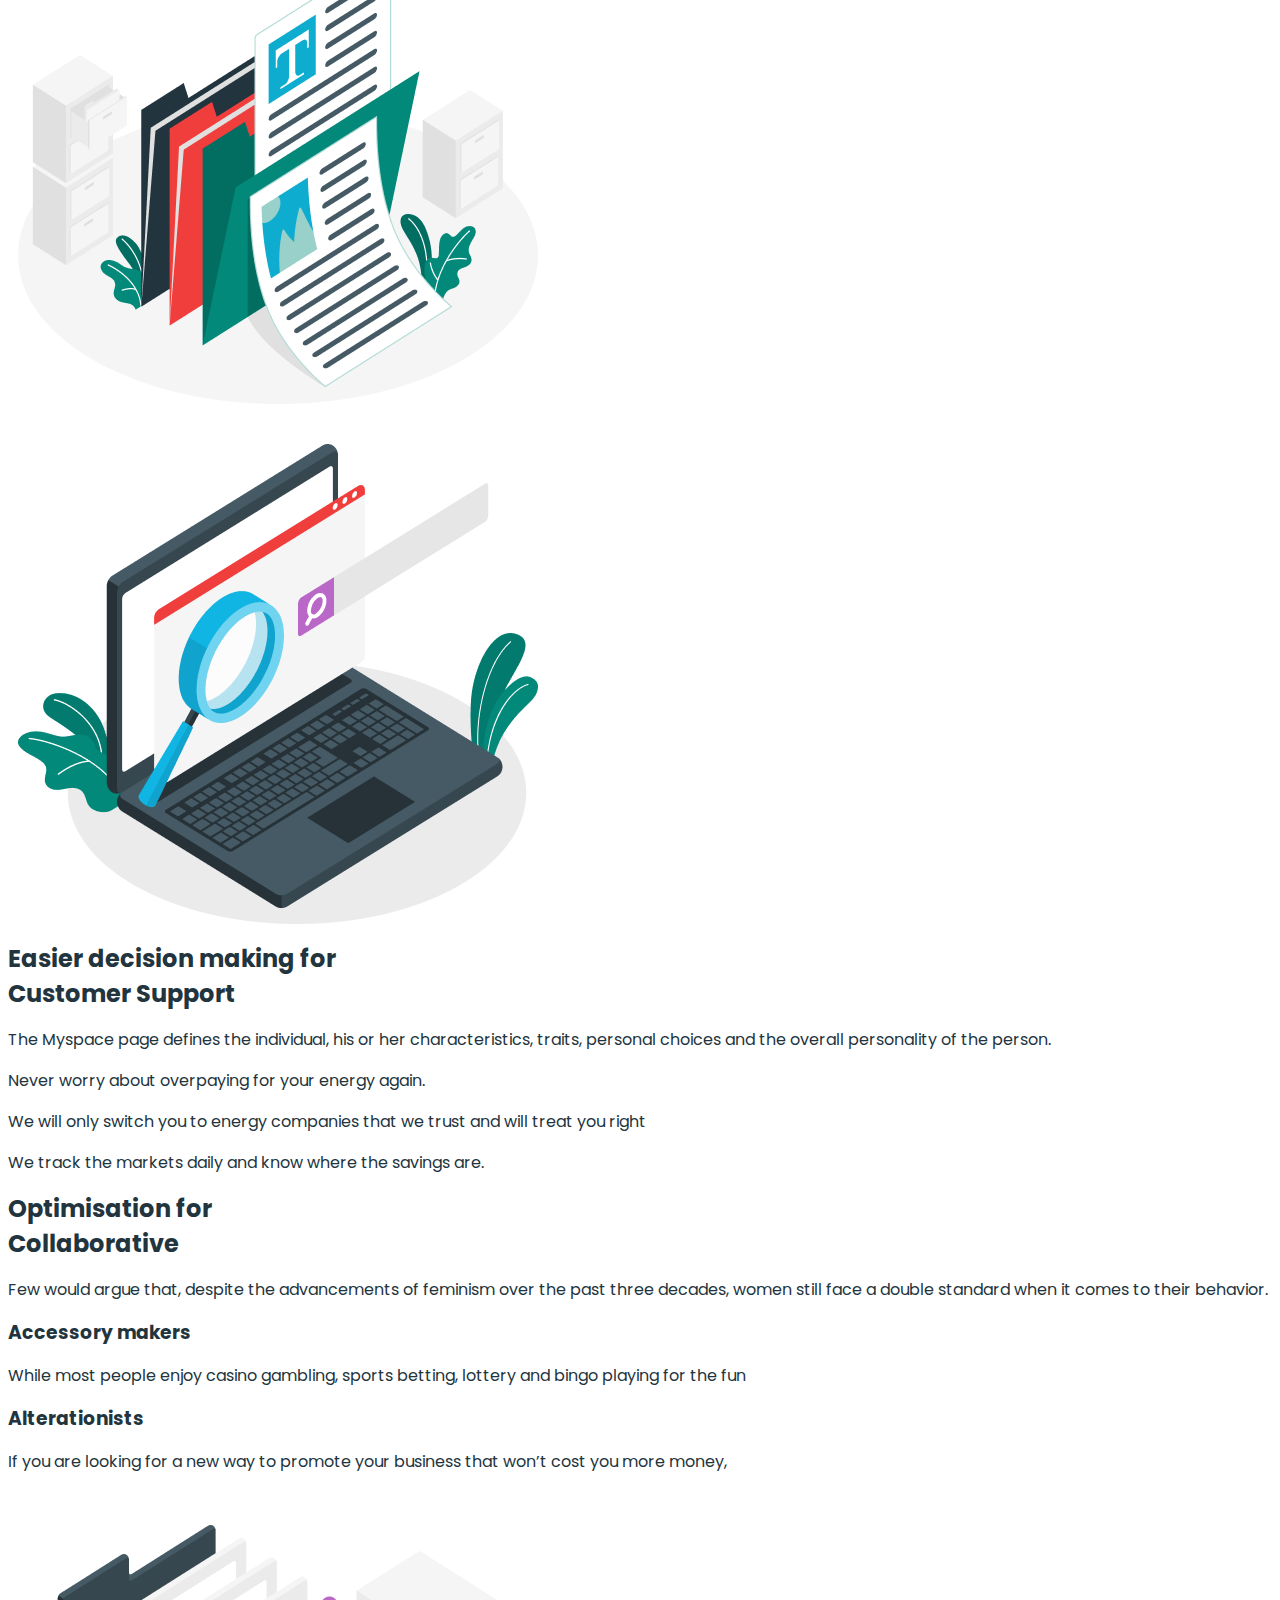
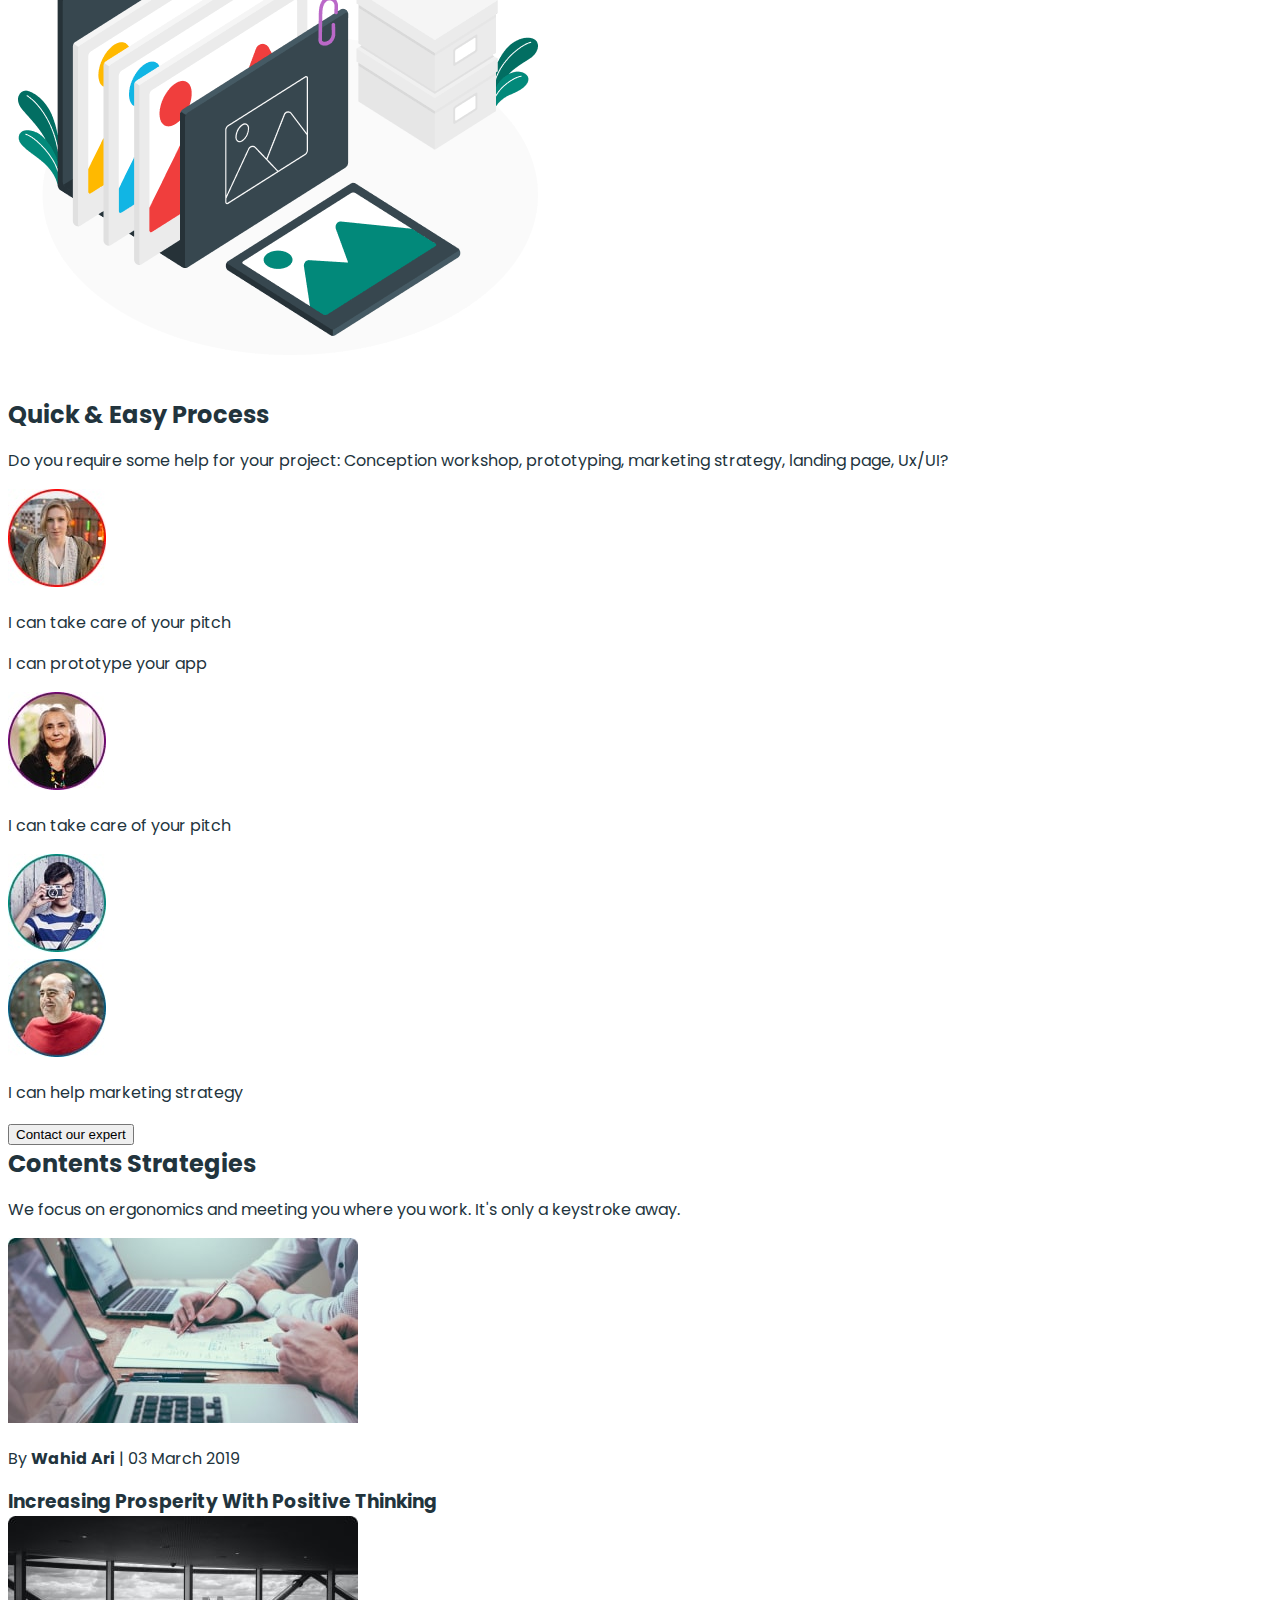
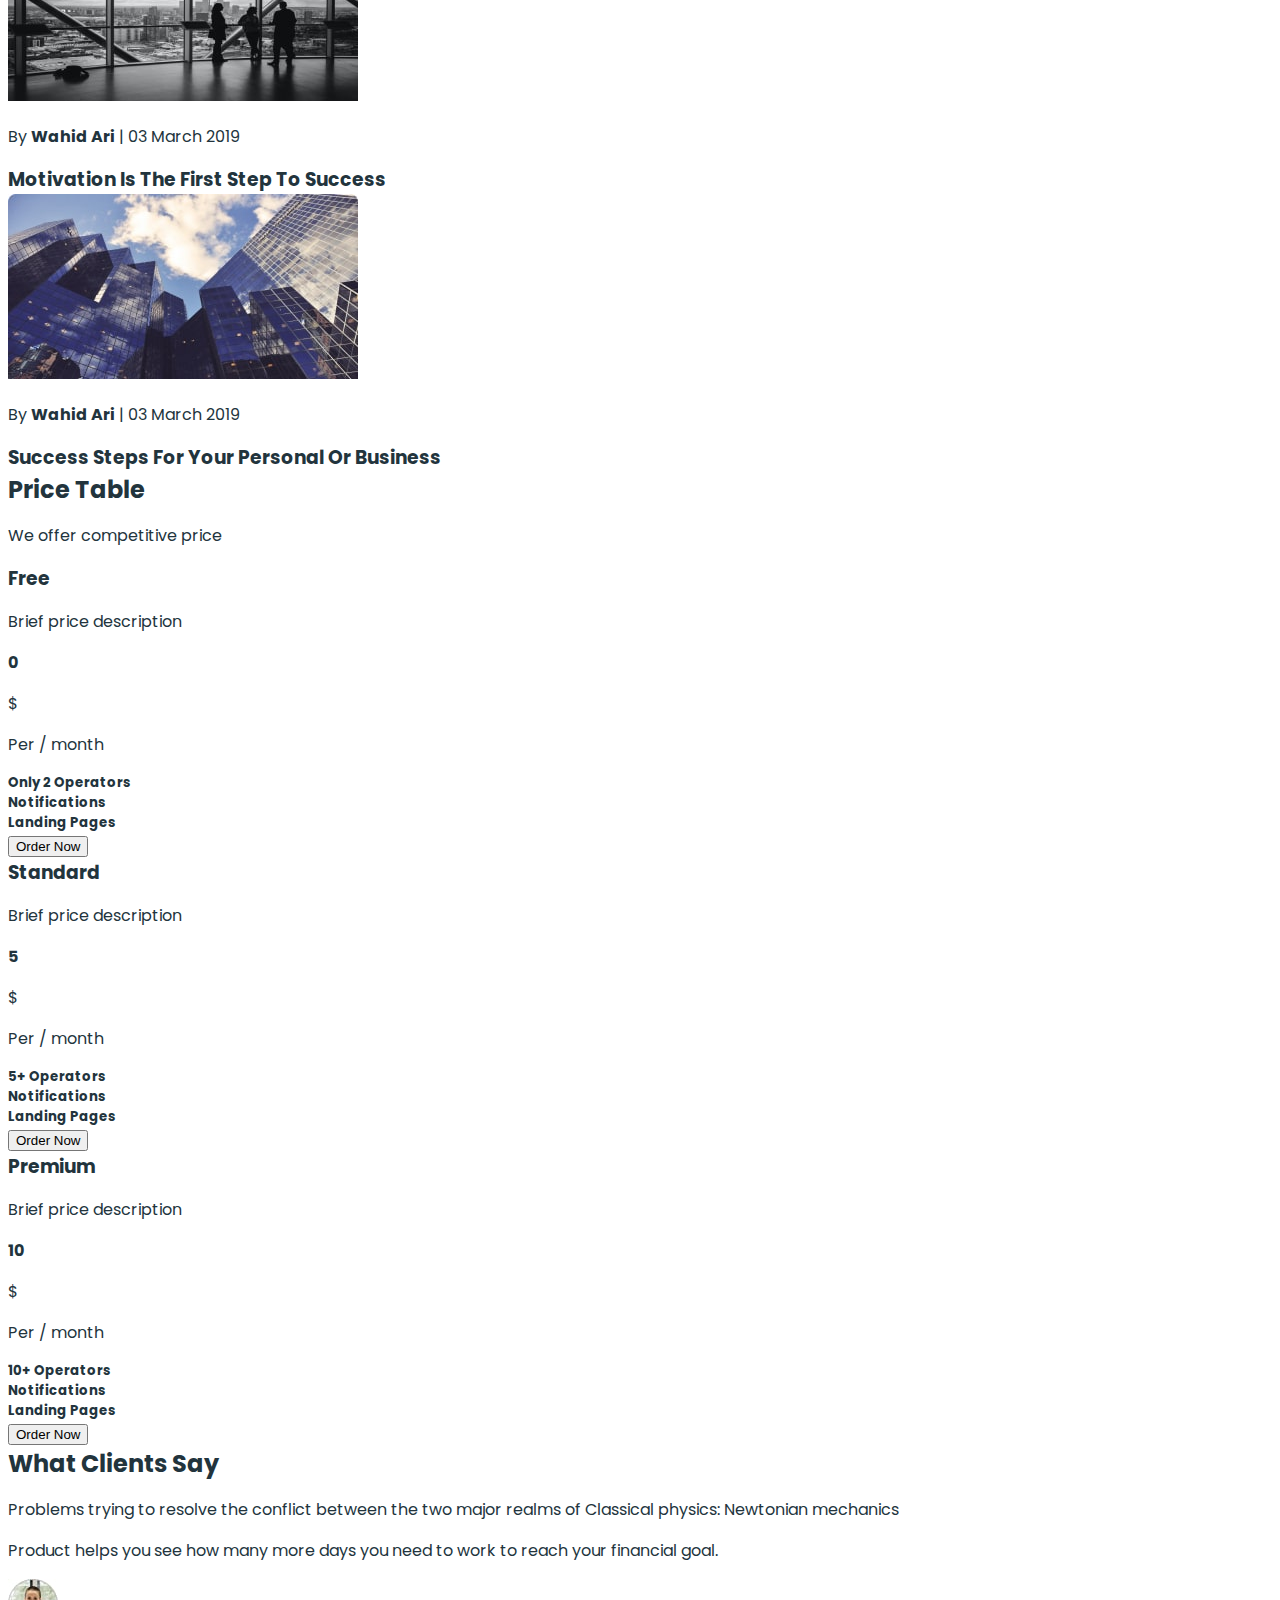
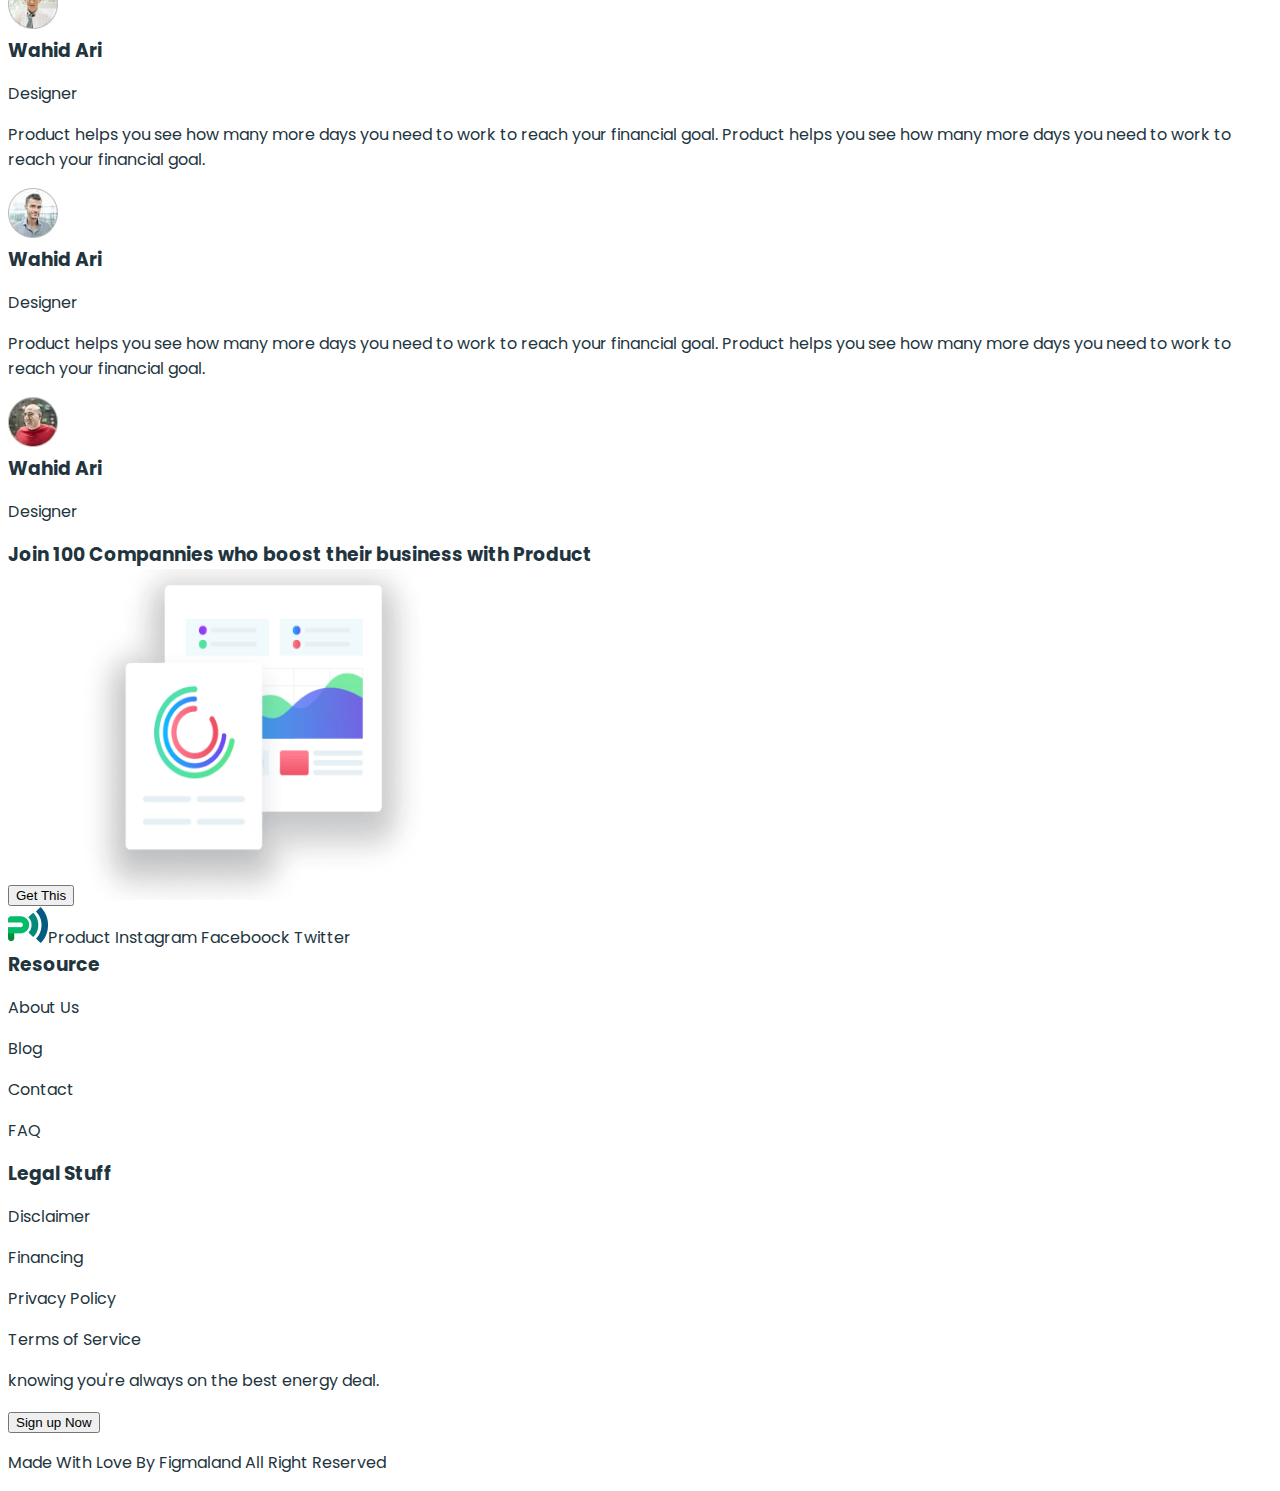
==== commit 640d110b: "add styles header" ====
--- a/index.html
+++ b/index.html
@@ -4,35 +4,53 @@
 <head>
     <meta charset="UTF-8">
     <meta name="viewport" content="width=device-width, initial-scale=1.0">
+    <link rel="preconnect" href="https://fonts.googleapis.com">
+    <link rel="preconnect" href="https://fonts.gstatic.com" crossorigin>
+    <link
+        href="https://fonts.googleapis.com/css2?family=Inter:opsz,wght@14..32,100..900&family=Montserrat:wght@100..900&family=Poppins:wght@400;500;600&display=swap"
+        rel="stylesheet">
+    <link rel="stylesheet" href="https://cdnjs.cloudflare.com/ajax/libs/modern-normalize/3.0.1/modern-normalize.min.css"
+        integrity="sha512-q6WgHqiHlKyOqslT/lgBgodhd03Wp4BEqKeW6nNtlOY4quzyG3VoQKFrieaCeSnuVseNKRGpGeDU3qPmabCANg=="
+        crossorigin="anonymous" referrerpolicy="no-referrer" />
+    <link rel="stylesheet" href="./css/styles.css">
     <title>Product</title>
 </head>
 
 <body>
-    <header>
-        <a href="./index.html"><img src="./images/product-page/logo.png" alt="logo" width="40" height="36">Product</a>
-        <nav>
-            <ul>
-                <li><a href="./index.html">Product</a></li>
-                <li><a href="./pricing.html">Pricing</a></li>
-                <li><a href="./customers.html">Customers</a></li>
-                <li><a href="./resourses.html">Resources</a></li>
-            </ul>
-        </nav>
-        <ul>
-            <li><button type="button">Sign In</button></li>
-            <li><button type="button">Sign Up</button></li>
-        </ul>
+    <header class="header">
+        <div class="header-container container">
+            <nav class="header-nav">
+                <a class="logo" href="./index.html"><img src="./images/product-page/logo.png" alt="logo" width="40"
+                        height="36">Product</a>
+                <ul class="nav-list">
+                    <li class="nav-list-item"><a class="nav-link active" href="./index.html">Product</a></li>
+                    <li class="nav-list-item"><a class="nav-link" href="./pricing.html">Pricing</a></li>
+                    <li class="nav-list-item"><a class="nav-link" href="./customers.html">Customers</a></li>
+                    <li class="nav-list-item"><a class="nav-link" href="./resourses.html">Resources</a></li>
+                </ul>
+            </nav>
+            <ul class="header-list-btn">
+                <li class="item-btn"><button class="header-btn-sign" type="button">Sign In</button></li>
+                <li class="item-btn"><button class="header-btn-signup" type="button">Sign Up</button></li>
+            </ul>
+        </div>
     </header>
     <main>
         <section>
-            <h1>Work at the speed
-                of thought</h1>
-            <p>Tools, tutorials, design and innovation experts, all in one place! The most intuitive way to imagine your
-                next user
-                experience.</p>
-            <button type="button">Get started</button>
-            <a href="">Watch the Video</a>
-            <img src="./images/product-page/hero/hero-img.png" alt="images" width="610" height="555">
+            <div class="container">
+                <h1 class="hero-title">Work at the speed
+                    of thought</h1>
+                <p class="hero-text">Tools, tutorials, design and innovation experts, all in one place! The most
+                    intuitive way to imagine
+                    your
+                    next user
+                    experience.</p>
+                <ul class="hero-list-btn">
+                    <li class="hero-list-item"><button type="button">Get started</button></li>
+                    <li class="hero-list-item"><button type="button">Watch the Video</button></li>
+                </ul>
+                <img src="./images/product-page/hero/hero-img.png" alt="images" width="610" height="555">
+            </div>
         </section>
 
         <section>
--- a/css/styles.css
+++ b/css/styles.css
@@ -0,0 +1,130 @@
+*,
+*::before,
+*::after {
+    box-sizing: border-box;
+}
+
+body {
+    font-family: "Poppins", sans-serif;
+    font-size: 16px;
+    color: #22343d;
+}
+
+h1,
+h2,
+h3,
+h4,
+h5,
+h6 {
+    margin-top: 0;
+    margin-bottom: 0;
+}
+
+ul,
+ol {
+    list-style-type: none;
+    padding-left: 0;
+    margin: 0;
+}
+
+a {
+    text-decoration: none;
+    color: inherit;
+}
+
+button {
+    cursor: pointer;
+}
+
+.container {
+    width: 1140px;
+    margin: 0 auto;
+    padding: 0 15px;
+}
+
+/* HEADER */
+
+.header-container {
+    display: flex;
+    justify-content: space-between;
+    align-items: center;
+}
+
+.logo {
+    font-weight: 700;
+    font-size: 30px;
+    line-height: 0.93;
+    color: #173a56;
+    margin-right: 237px;
+    display: flex;
+    align-items: center;
+    gap: 16px;
+    padding-top: 22px;
+    padding-bottom: 22px;
+
+}
+
+.header-nav {
+    display: flex;
+}
+
+.nav-list {
+    display: flex;
+    gap: 30px;
+    align-items: center;
+}
+
+.nav-list-item {}
+
+.nav-link {
+    font-weight: 400;
+    line-height: 1.75;
+    padding-top: 26px;
+    padding-bottom: 26px;
+    display: block;
+}
+
+.active {
+    font-weight: 600;
+}
+
+.header-list-btn {
+    display: flex;
+    gap: 21px;
+}
+
+.item-btn {}
+
+.header-btn-sign {
+    font-weight: 600;
+    text-align: center;
+    color: #173a56;
+    border: 1px solid #bcd0e5;
+    border-radius: 4px;
+    width: 105px;
+    height: 42px;
+    background-color: #fff;
+}
+
+.header-btn-signup {
+    font-weight: 600;
+    color: #fff;
+    border-radius: 4px;
+    border: none;
+    width: 113px;
+    height: 42px;
+    background-color: #02897a;
+}
+
+/* HERO */
+
+.hero-title {
+    font-weight: 700;
+    font-size: 40px;
+    line-height: 1.5;
+}
+
+.hero-text {
+    font-size: 18px;
+    line-height: 1.56;
+}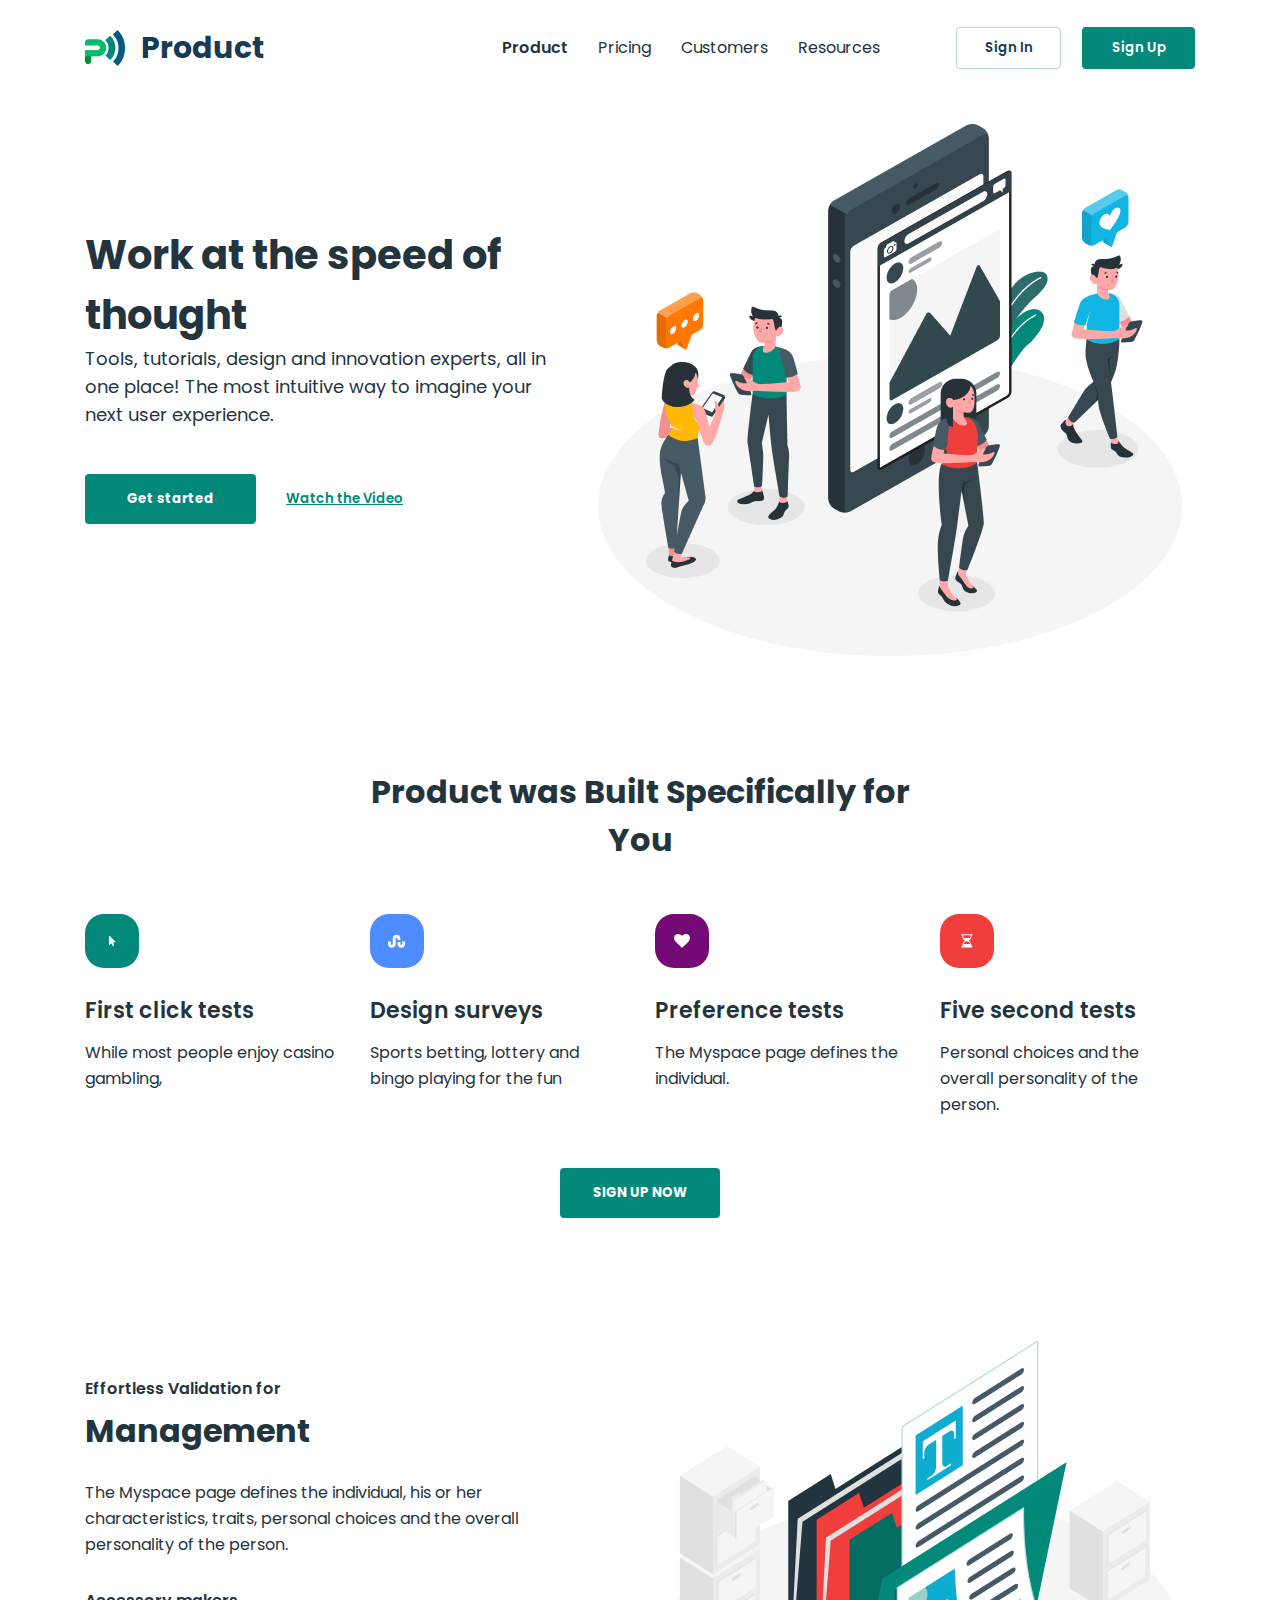
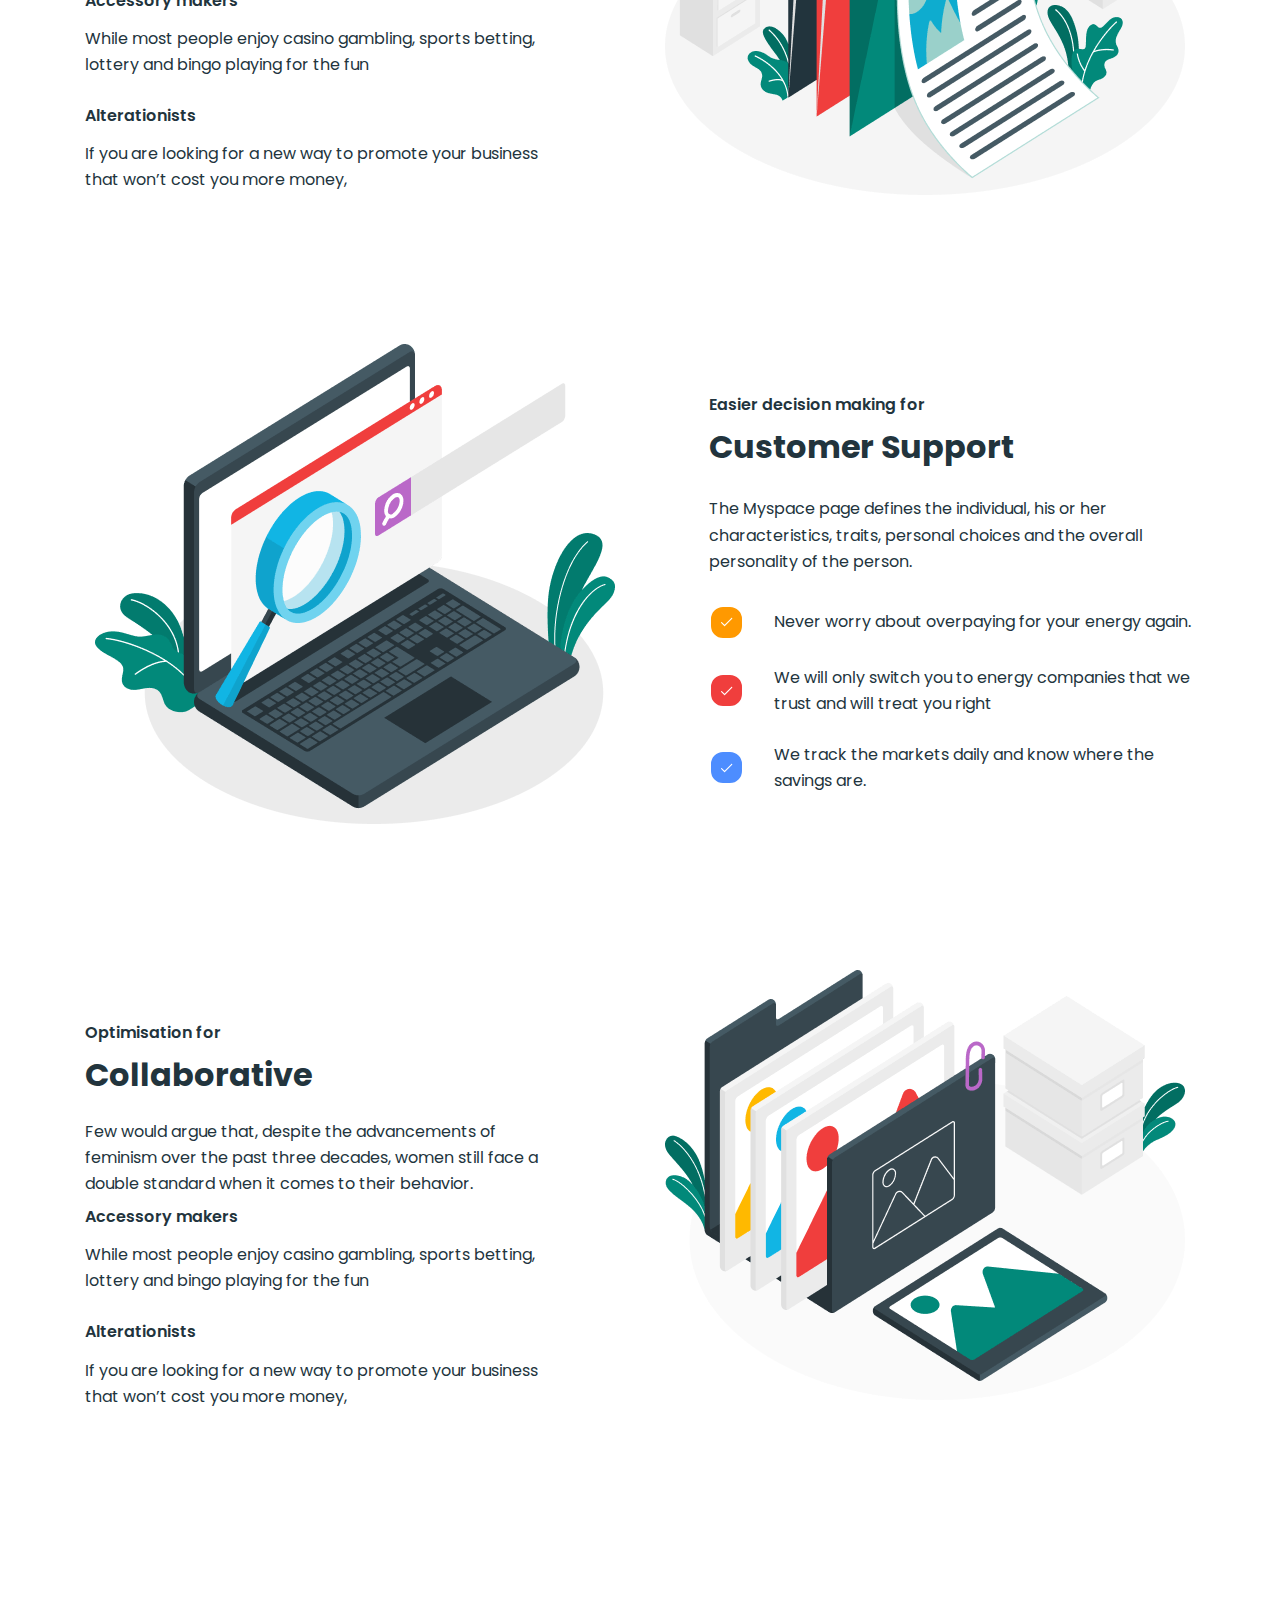
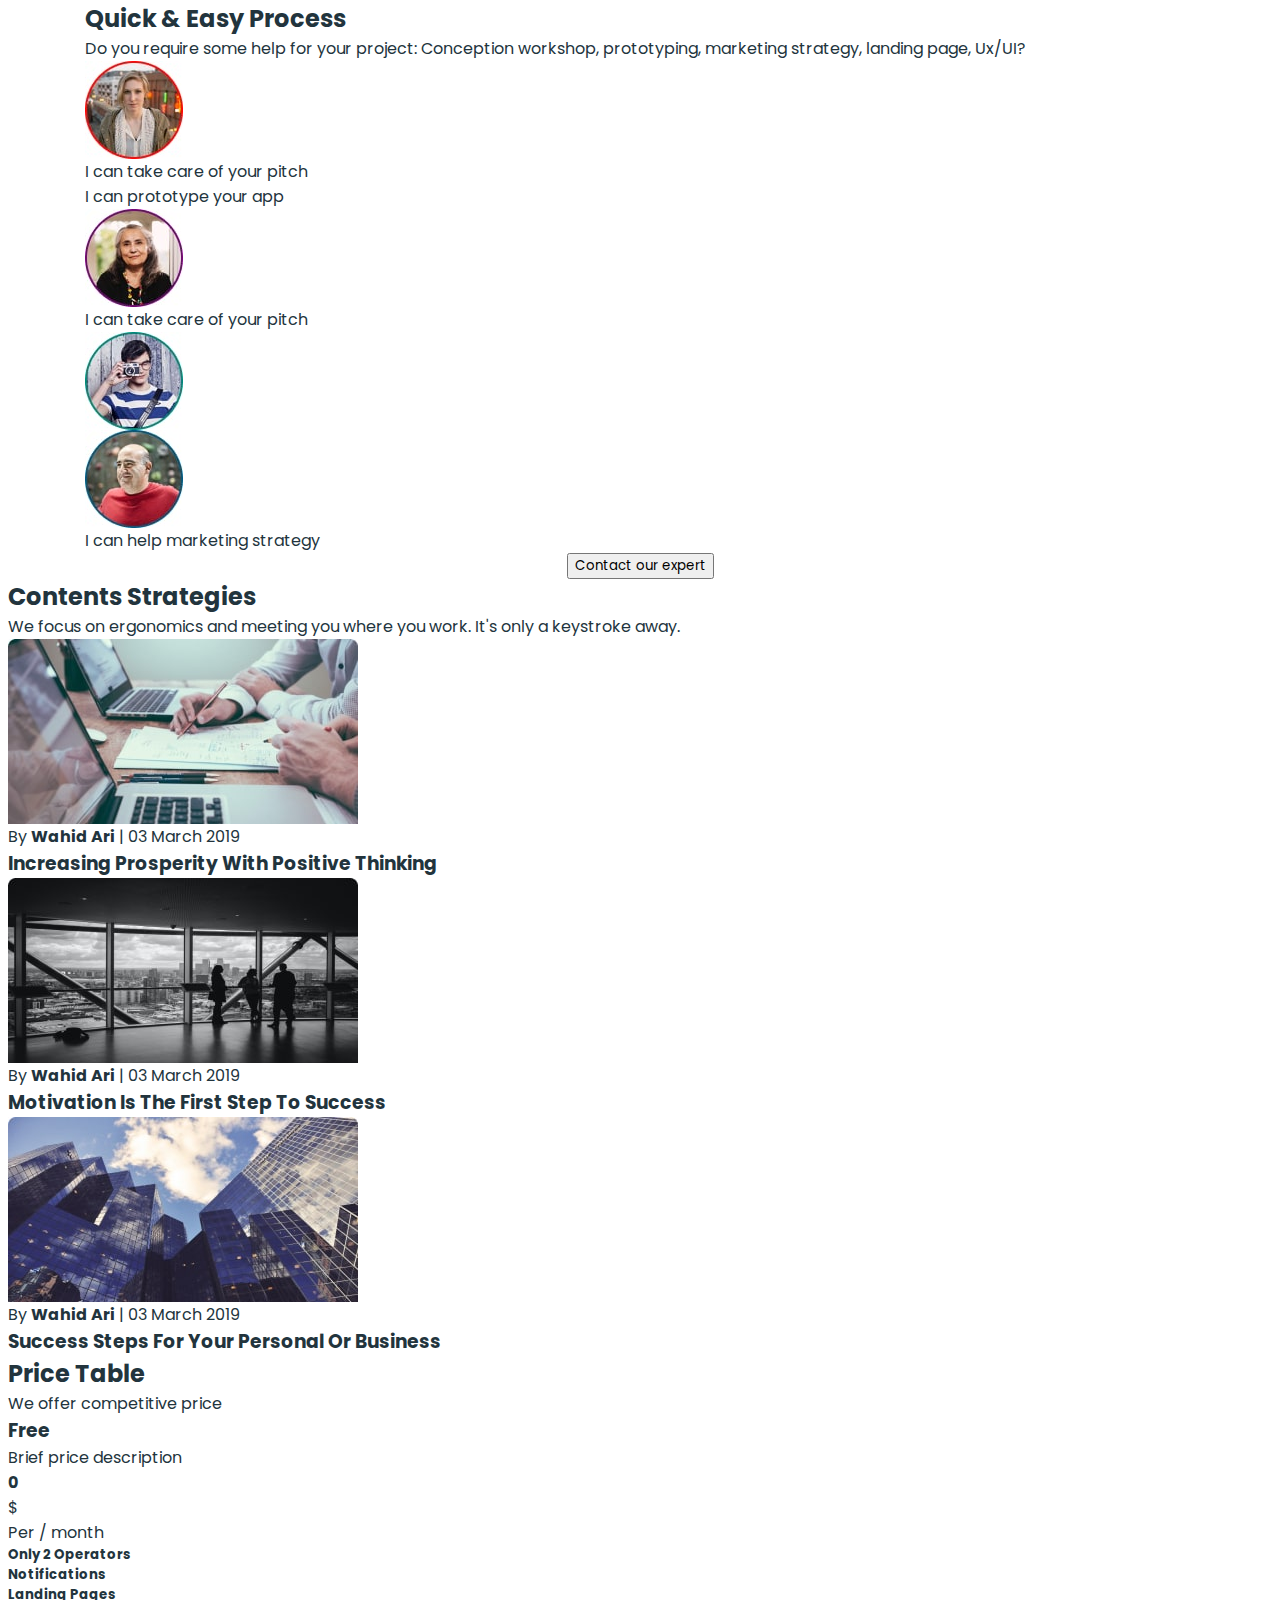
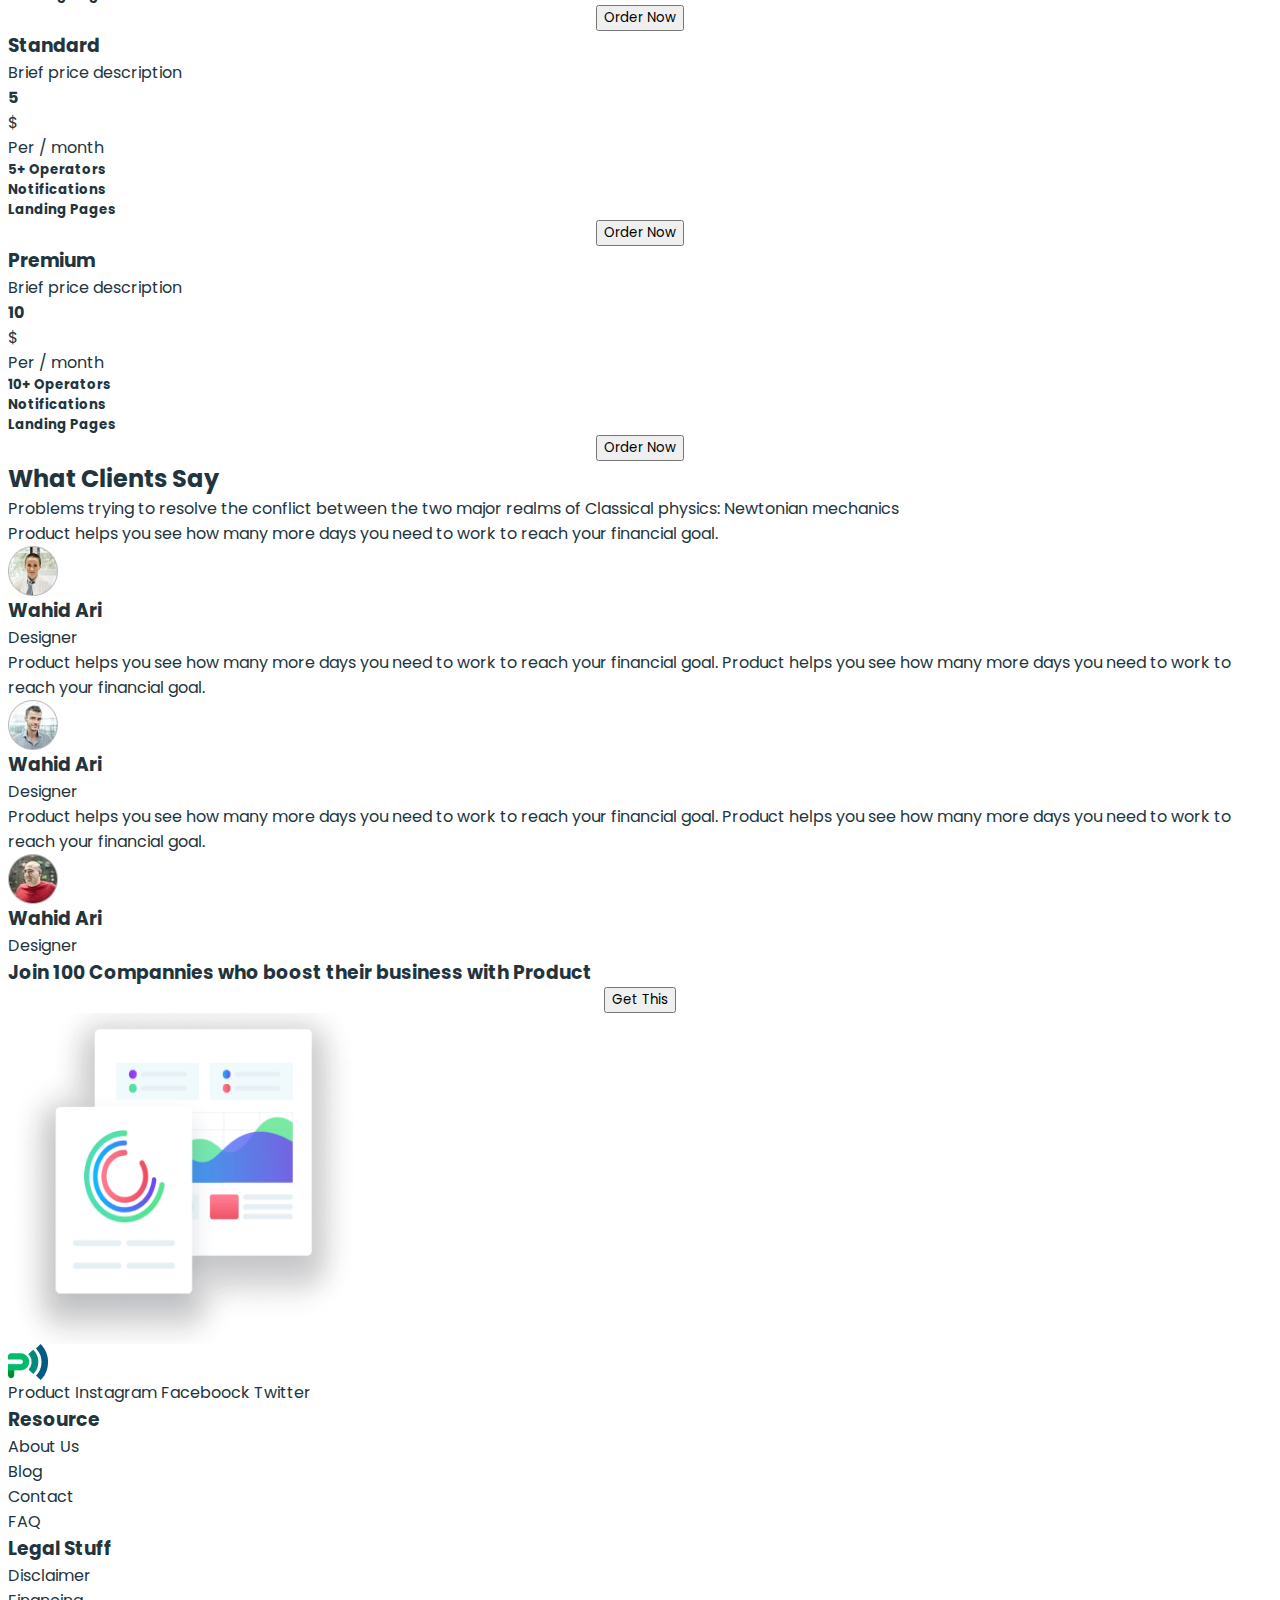
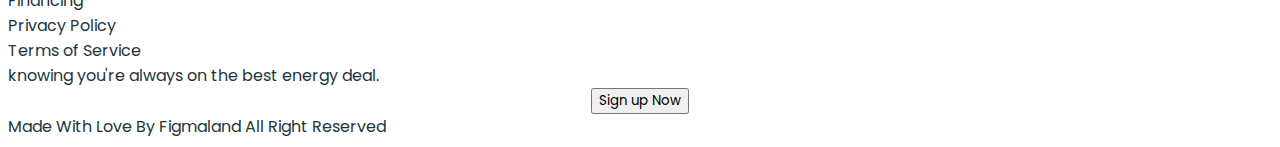
==== commit c45aaa8e: "update styles sections hero, specifically, management, customer, collaborative" ====
--- a/index.html
+++ b/index.html
@@ -36,130 +36,200 @@
         </div>
     </header>
     <main>
-        <section>
-            <div class="container">
-                <h1 class="hero-title">Work at the speed
-                    of thought</h1>
-                <p class="hero-text">Tools, tutorials, design and innovation experts, all in one place! The most
-                    intuitive way to imagine
-                    your
-                    next user
-                    experience.</p>
-                <ul class="hero-list-btn">
-                    <li class="hero-list-item"><button type="button">Get started</button></li>
-                    <li class="hero-list-item"><button type="button">Watch the Video</button></li>
+        <section class="hero">
+            <div class="container">
+                <div class="hero-text-container">
+                    <h1 class="hero-title">Work at the speed
+                        of thought</h1>
+                    <p class="hero-text">Tools, tutorials, design and innovation experts, all in one place! The most
+                        intuitive way to imagine
+                        your
+                        next user
+                        experience.</p>
+                    <ul class="hero-list-btn">
+                        <li class="hero-list-item"><button class="hero-btn" type="button">Get started</button></li>
+                        <li class="hero-list-item"><button class="hero-btn-watch" type="button">Watch the
+                                Video</button></li>
+                    </ul>
+                </div>
+                <img class="hero-img" src="./images/product-page/hero/hero-img.png" alt="images" width="610"
+                    height="555">
+            </div>
+        </section>
+
+        <section class="section-specifically">
+            <div class="container">
+                <h2 class="specifically-title">Product was Built Specifically for You</h2>
+                <ul class="specifically-list">
+                    <li class="specifically-list-item">
+                        <div class="specifically-box specifically-box-first">
+                            <svg class="specifically-icon" width="11" height="18">
+                                <use href="./images/icons.svg#icon-click"></use>
+                            </svg>
+                        </div>
+                        <h3 class="specifically-item-subtitle">First click tests</h3>
+                        <p class="specifically-item-text">While most people enjoy casino gambling,</p>
+                    </li>
+                    <li class="specifically-list-item">
+                        <div class="specifically-box specifically-box-second">
+                            <svg class="specifically-icon" width="18" height="18">
+                                <use href="./images/icons.svg#icon-surveys"></use>
+                            </svg>
+                        </div>
+                        <h3 class="specifically-item-subtitle">Design surveys</h3>
+                        <p class="specifically-item-text">Sports betting, lottery and bingo playing for the fun</p>
+                    </li>
+                    <li class="specifically-list-item">
+                        <div class="specifically-box specifically-box-third">
+                            <svg class="specifically-icon" width="16" height="18">
+                                <use href="./images/icons.svg#icon-heart"></use>
+                            </svg>
+                        </div>
+                        <h3 class="specifically-item-subtitle">Preference tests</h3>
+                        <p class="specifically-item-text">The Myspace page defines the individual.</p>
+                    </li>
+                    <li class="specifically-list-item">
+                        <div class="specifically-box specifically-box-four">
+                            <svg class="specifically-icon" width="14" height="18">
+                                <use href="./images/icons.svg#icon-time"></use>
+                            </svg>
+                        </div>
+                        <h3 class="specifically-item-subtitle">Five second tests</h3>
+                        <p class="specifically-item-text">Personal choices and the overall personality of the person.
+                        </p>
+                    </li>
                 </ul>
-                <img src="./images/product-page/hero/hero-img.png" alt="images" width="610" height="555">
-            </div>
-        </section>
-
-        <section>
-            <h2>Product was Built Specifically for You</h2>
-            <ul>
-                <li>
-                    <h3>First click tests</h3>
-                    <p>While most people enjoy casino gambling,</p>
-                </li>
-                <li>
-                    <h3>Design surveys</h3>
-                    <p>Sports betting, lottery and bingo playing for the fun</p>
-                </li>
-                <li>
-                    <h3>Preference tests</h3>
-                    <p>The Myspace page defines the individual.</p>
-                </li>
-                <li>
-                    <h3>Five second tests</h3>
-                    <p>Personal choices and the overall personality of the person. </p>
-                </li>
-            </ul>
-            <button type="button">SIGN UP NOW</button>
-        </section>
-
-
-        <section>
-            <h2><span>Effortless Validation for</span><br>Management</h2>
-            <p>The Myspace page defines the individual, his or her characteristics, traits, personal choices and
-                the overall
-                personality of the person.</p>
-            <ul>
-                <li>
-                    <h3>Accessory makers</h3>
-                    <p>While most people enjoy casino gambling, sports betting, lottery and bingo playing for the fun
-                    </p>
-                </li>
-                <li>
-                    <h3>Alterationists</h3>
-                    <p>If you are looking for a new way to promote your business that won’t cost you more money,</p>
-                </li>
-            </ul>
-            <img src="./images/product-page/business-management/management-img.png" alt="management" width="540"
-                height="500">
-        </section>
-
-        <section>
-            <img src="./images/product-page/support/support-img.png" alt="support" width="540" height="500">
-            <h2><span>Easier decision making for</span><br>Customer Support</h2>
-            <p>The Myspace page defines the individual, his or her characteristics, traits, personal choices and the
-                overall
-                personality of the person.</p>
-            <ul>
-                <li>
-                    <p>Never worry about overpaying for your energy again.</p>
-                </li>
-                <li>
-                    <p>We will only switch you to energy companies that we trust and will treat you right</p>
-                </li>
-                <li>
-                    <p>We track the markets daily and know where the savings are.</p>
-                </li>
-            </ul>
-        </section>
-
-        <section>
-            <h2><span>Optimisation for</span><br>Collaborative</h2>
-            <p>Few would argue that, despite the advancements of feminism over the past three decades, women still face
-                a double
-                standard when it comes to their behavior.</p>
-            <ul>
-                <li>
-                    <h3>Accessory makers</h3>
-                    <p>While most people enjoy casino gambling, sports betting, lottery and bingo playing for the fun
-                    </p>
-                </li>
-                <li>
-                    <h3>Alterationists</h3>
-                    <p>If you are looking for a new way to promote your business that won’t cost you more money, </p>
-                </li>
-            </ul>
-            <img src="./images/product-page/collaboration/collaboration-img.png" alt="collaborative" width="540"
-                height="500">
-        </section>
-
-        <section>
-            <h2>Quick & Easy Process</h2>
-            <p>Do you require some help for your project: Conception workshop,
-                prototyping, marketing strategy, landing page, Ux/UI?</p>
-            <ul>
-                <li>
-                    <img src="./images/product-page/staff/avatar-4.jpg" alt="avatar-girl" width="98" height="98">
-                    <p>I can take care of your pitch</p>
-                </li>
-                <li>
-                    <p>I can prototype your app</p>
-                    <img src="./images/product-page/staff/avatar-1.jpg" alt="avatar-women" width="98" height="98">
-                </li>
-                <li>
-                    <p>I can take care of your pitch</p>
-                    <img src="./images/product-page/staff/avatar-2.jpg" alt="avatar-boy" width="98" height="98">
-
-                </li>
-                <li>
-                    <img src="./images/product-page/staff/avatar-3.jpg" alt="avatar-man" width="98" height="98">
-                    <p>I can help marketing strategy</p>
-                </li>
-            </ul>
-            <button type="button">Contact our expert</button>
+                <button class="specifically-btn" type="button">SIGN UP NOW</button>
+            </div>
+        </section>
+
+
+        <section class="section-management">
+            <div class="container">
+                <div class="management-text-container">
+                    <h2 class="management-title"><span c>Effortless Validation for</span><br>Management</h2>
+                    <p class="management-text">The Myspace page defines the individual, his or her characteristics,
+                        traits, personal choices and
+                        the overall
+                        personality of the person.</p>
+                    <ul class="management-list">
+                        <li class="management-list-item">
+                            <h3 class="management-item-subtitle">Accessory makers</h3>
+                            <p class="management-item-text">While most people enjoy casino gambling, sports betting,
+                                lottery and bingo playing for the
+                                fun
+                            </p>
+                        </li>
+                        <li class="management-list-item">
+                            <h3 class="management-item-subtitle">Alterationists</h3>
+                            <p class="management-item-text">If you are looking for a new way to promote your business
+                                that won’t cost you more money,</p>
+                        </li>
+                    </ul>
+                </div>
+                <img src="./images/product-page/business-management/management-img.png" alt="management" width="540"
+                    height="500">
+            </div>
+        </section>
+
+        <section class="section-customer">
+            <div class="container">
+                <img src="./images/product-page/support/support-img.png" alt="support" width="540" height="500">
+                <div class="customer-text-container">
+                    <h2 class="customer-title"><span>Easier decision making for</span><br>Customer Support</h2>
+                    <p class="customer-text">The Myspace page defines the individual, his or her characteristics,
+                        traits, personal choices and the
+                        overall
+                        personality of the person.</p>
+                    <ul class="customer-list">
+                        <li class="customer-list-item">
+                            <div class="customer-icon-box customer-box-first">
+                                <svg class="customer-icon" width="16" height="12">
+                                    <use href="./images/icons.svg#icon-tick"></use>
+                                </svg>
+                            </div>
+                            <p class="customer-list-text">Never worry about overpaying for your energy again.</p>
+                        </li>
+                        <li class="customer-list-item">
+                            <div class="customer-icon-box customer-box-second">
+                                <svg class="customer-icon" width="16" height="12">
+                                    <use href="./images/icons.svg#icon-tick"></use>
+                                </svg>
+                            </div>
+                            <p class="customer-list-text">We will only switch you to energy companies that we trust and
+                                will treat you right</p>
+                        </li>
+                        <li class="customer-list-item">
+                            <div class="customer-icon-box customer-box-third">
+                                <svg class="customer-icon" width="16" height="12">
+                                    <use href="./images/icons.svg#icon-tick"></use>
+                                </svg>
+                            </div>
+                            <p class="customer-list-text">We track the markets daily and know where the savings are.</p>
+                        </li>
+                    </ul>
+                </div>
+            </div>
+        </section>
+
+        <section class="section-collaborative">
+            <div class="container">
+                <div class="collaboration-text-container">
+                    <h2 class="collaboration-title"><span>Optimisation for</span><br>Collaborative</h2>
+                    <p class="collaboration-text">Few would argue that, despite the advancements of feminism over the
+                        past
+                        three decades, women still face
+                        a double
+                        standard when it comes to their behavior.</p>
+                    <ul class="collaboration-list">
+                        <li class="collaboration-list-item">
+                            <h3 class="collaboration-list-subtitle">Accessory makers</h3>
+                            <p class="collaboration-list-text">While most people enjoy casino gambling, sports betting,
+                                lottery and bingo playing for the fun
+                            </p>
+                        </li>
+                        <li class="collaboration-list-item">
+                            <h3 class="collaboration-list-subtitle">Alterationists</h3>
+                            <p class="collaboration-list-text">If you are looking for a new way to promote your business
+                                that won’t cost you more money, </p>
+                        </li>
+                    </ul>
+                </div>
+                <img src="./images/product-page/collaboration/collaboration-img.png" alt="collaborative" width="540"
+                    height="500">
+            </div>
+        </section>
+
+        <section class="section-experts">
+            <div class="container">
+                <h2 class="experts-title">Quick & Easy Process</h2>
+                <p class="experts-text">Do you require some help for your project: Conception workshop,
+                    prototyping, marketing strategy, landing page, Ux/UI?</p>
+                <ul class="experts-list">
+                    <li class="experts-list-item">
+                        <img class="experts-list-img" src="./images/product-page/staff/avatar-4.jpg" alt="avatar-girl"
+                            width="98" height="98">
+                        <p class="experts-list-text">I can take care of your pitch</p>
+                    </li>
+                    <li class="experts-list-item">
+                        <p class="experts-list-text">I can prototype your app</p>
+                        <img class="experts-list-img" src="./images/product-page/staff/avatar-1.jpg" alt="avatar-women"
+                            width="98" height="98">
+                    </li>
+                    <li class="experts-list-item">
+                        <p class="experts-list-text">I can take care of your pitch</p>
+                        <img class="experts-list-img" src="./images/product-page/staff/avatar-2.jpg" alt="avatar-boy"
+                            width="98" height="98">
+
+                    </li>
+                    <li class="experts-list-item">
+                        <img class="experts-list-img" src="./images/product-page/staff/avatar-3.jpg" alt="avatar-man"
+                            width="98" height="98">
+                        <p class="experts-list-text">I can help marketing strategy</p>
+                    </li>
+                </ul>
+                <button class="experts-btn" type="button">Contact our expert</button>
+            </div>
         </section>
 
         <section>
--- a/css/styles.css
+++ b/css/styles.css
@@ -15,7 +15,8 @@
 h3,
 h4,
 h5,
-h6 {
+h6,
+p {
     margin-top: 0;
     margin-bottom: 0;
 }
@@ -32,8 +33,15 @@
     color: inherit;
 }
 
+img {
+    display: block;
+}
+
 button {
     cursor: pointer;
+    font-family: inherit;
+    margin: 0 auto;
+    display: block;
 }
 
 .container {
@@ -118,13 +126,315 @@
 
 /* HERO */
 
+.hero {
+    padding-top: 25px;
+    padding-bottom: 100px;
+}
+
+.hero .container {
+    display: flex;
+    gap: 35px;
+}
+
+.hero-text-container {
+    padding: 112px 0;
+}
+
 .hero-title {
     font-weight: 700;
     font-size: 40px;
     line-height: 1.5;
+    max-width: 452px;
 }
 
 .hero-text {
     font-size: 18px;
     line-height: 1.56;
+    margin-bottom: 45px;
+}
+
+.hero-list-btn {
+    display: flex;
+    gap: 30px;
+    align-items: center;
+}
+
+.hero-btn {
+    font-weight: 700;
+    color: #fff;
+    border-radius: 4px;
+    padding: 15px 42px;
+    background-color: #02897A;
+    border: none;
+}
+
+.hero-btn-watch {
+    font-weight: 600;
+    text-decoration: underline;
+    text-decoration-skip-ink: none;
+    color: #02897a;
+    background: transparent;
+    border: none;
+    padding: 0;
+}
+
+/* SPECIFICALLY  */
+
+.section-specifically {
+    padding-bottom: 100px;
+}
+
+.specifically-title {
+    font-weight: 700;
+    font-size: 32px;
+    text-align: center;
+    max-width: 539px;
+    margin: 0 auto 50px;
+
+}
+
+.specifically-list {
+    display: flex;
+    gap: 30px;
+    margin-bottom: 50px;
+}
+
+.specifically-list-item {
+    width: calc((100% - 30px * 3) / 4);
+}
+
+.specifically-item-subtitle {
+    font-weight: 600;
+    font-size: 22px;
+    margin-bottom: 13px;
+}
+
+.specifically-item-text {
+    font-size: 16px;
+    line-height: 1.62;
+}
+
+.specifically-btn {
+    font-weight: 700;
+    color: #fff;
+    border-radius: 4px;
+    background-color: #02897a;
+    border: none;
+    padding: 15px 33px;
+}
+
+.specifically-box {
+    border-radius: 19px;
+    width: 54px;
+    height: 54px;
+    display: flex;
+    justify-content: center;
+    align-items: center;
+    margin-bottom: 26px;
+}
+
+.specifically-icon {
+    fill: #fff;
+}
+
+.specifically-box-first {
+    background-color: #02897A;
+}
+
+.specifically-box-second {
+    background-color: #4d8dff;
+}
+
+.specifically-box-third {
+    background-color: #740a76;
+}
+
+.specifically-box-four {
+    background-color: #f03e3d;
+}
+
+/* MANAGEMENT */
+
+.section-management {
+    padding-bottom: 100px;
+}
+
+.section-management .container {
+    display: flex;
+    gap: 84px;
+}
+
+.management-text-container {
+    padding: 41px 0;
+}
+
+.management-title {
+    font-weight: 700;
+    font-size: 32px;
+    margin-bottom: 25px;
+}
+
+.management-title span {
+    font-weight: 600;
+    color: inherit;
+    font-size: 16px;
+    /* padding-bottom: 8px; */
+}
+
+
+.management-text {
+    font-weight: 400;
+    font-size: 16px;
+    line-height: 1.63;
+    margin-bottom: 30px;
+
+}
+
+.management-list {
+    display: flex;
+    flex-direction: column;
+    gap: 25px;
+
+}
+
+.management-list-item {}
+
+.management-item-subtitle {
+    font-weight: 600;
+    font-size: 16px;
+    line-height: 1.63;
+    margin-bottom: 12px;
+}
+
+.management-item-text {
+    line-height: 1.63;
+}
+
+/* CUSTOMER SUPPORT */
+
+.section-customer {
+    padding-bottom: 100px;
+}
+
+.section-customer .container {
+    display: flex;
+    gap: 84px;
+}
+
+.customer-text-container {
+    padding: 41px 0;
+}
+
+.customer-title {
+    font-weight: 700;
+    font-size: 32px;
+    margin-bottom: 25px;
+}
+
+.customer-title span {
+    font-weight: 600;
+    font-size: 16px;
+}
+
+.customer-text {
+    font-weight: 400;
+    font-size: 16px;
+    line-height: 1.63;
+    margin-bottom: 30px;
+}
+
+.customer-list {
+    display: flex;
+    gap: 25px;
+    flex-direction: column;
+}
+
+.customer-list-item {
+    display: flex;
+    gap: 30px;
+    align-items: center;
+}
+
+.customer-list-text {
+    font-size: 16px;
+    line-height: 1.63;
+}
+
+.customer-icon-box {
+    border: 2.92px solid #fff;
+    border-radius: 14px;
+    width: 35px;
+    height: 35px;
+    display: flex;
+    justify-content: center;
+    align-items: center;
+    flex-shrink: 0;
+}
+
+.customer-icon {
+    fill: #fff;
+}
+
+.customer-box-first {
+    background-color: #f90;
+}
+
+.customer-box-second {
+    background-color: #f03e3d;
+}
+
+.customer-box-third {
+    background-color: #4d8dff;
+}
+
+/* COLLABORATIVE */
+
+.section-collaborative {
+    padding-bottom: 150px;
+}
+
+.section-collaborative .container {
+    display: flex;
+    gap: 84px;
+}
+
+.collaboration-text-container {
+    padding: 68px 0 41px;
+}
+
+.collaboration-title span {
+    font-weight: 600;
+    font-size: 16px;
+}
+
+.collaboration-title {
+    font-weight: 700;
+    font-size: 32px;
+    margin-bottom: 20px;
+}
+
+.collaboration-text {
+    font-size: 16px;
+    line-height: 1.63;
+    margin-bottom: 7px;
+}
+
+.collaboration-list {
+    display: flex;
+    flex-direction: column;
+    gap: 25px;
+}
+
+.collaboration-list-item {}
+
+.collaboration-list-subtitle {
+    font-weight: 600;
+    font-size: 16px;
+    line-height: 1.63;
+    margin-bottom: 12px;
+}
+
+.collaboration-list-text {
+    font-size: 16px;
+    line-height: 1.63;
 }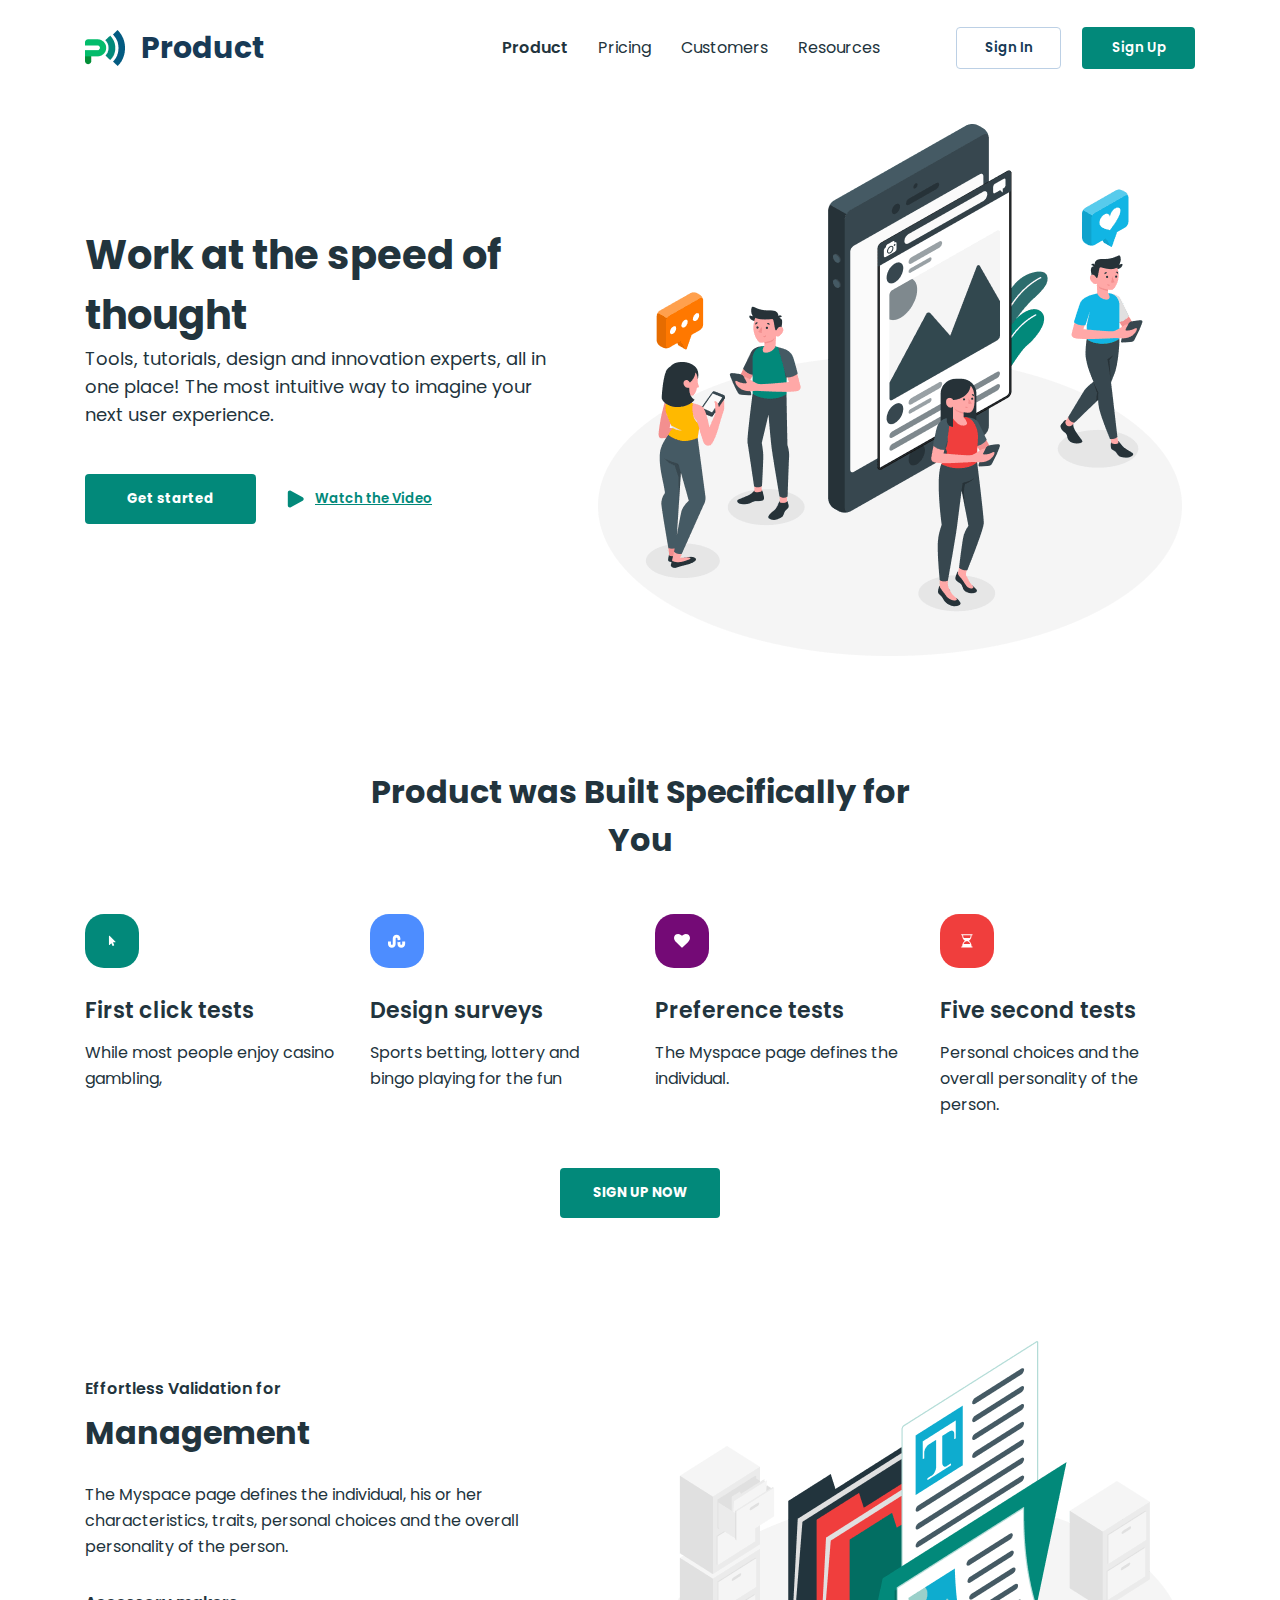
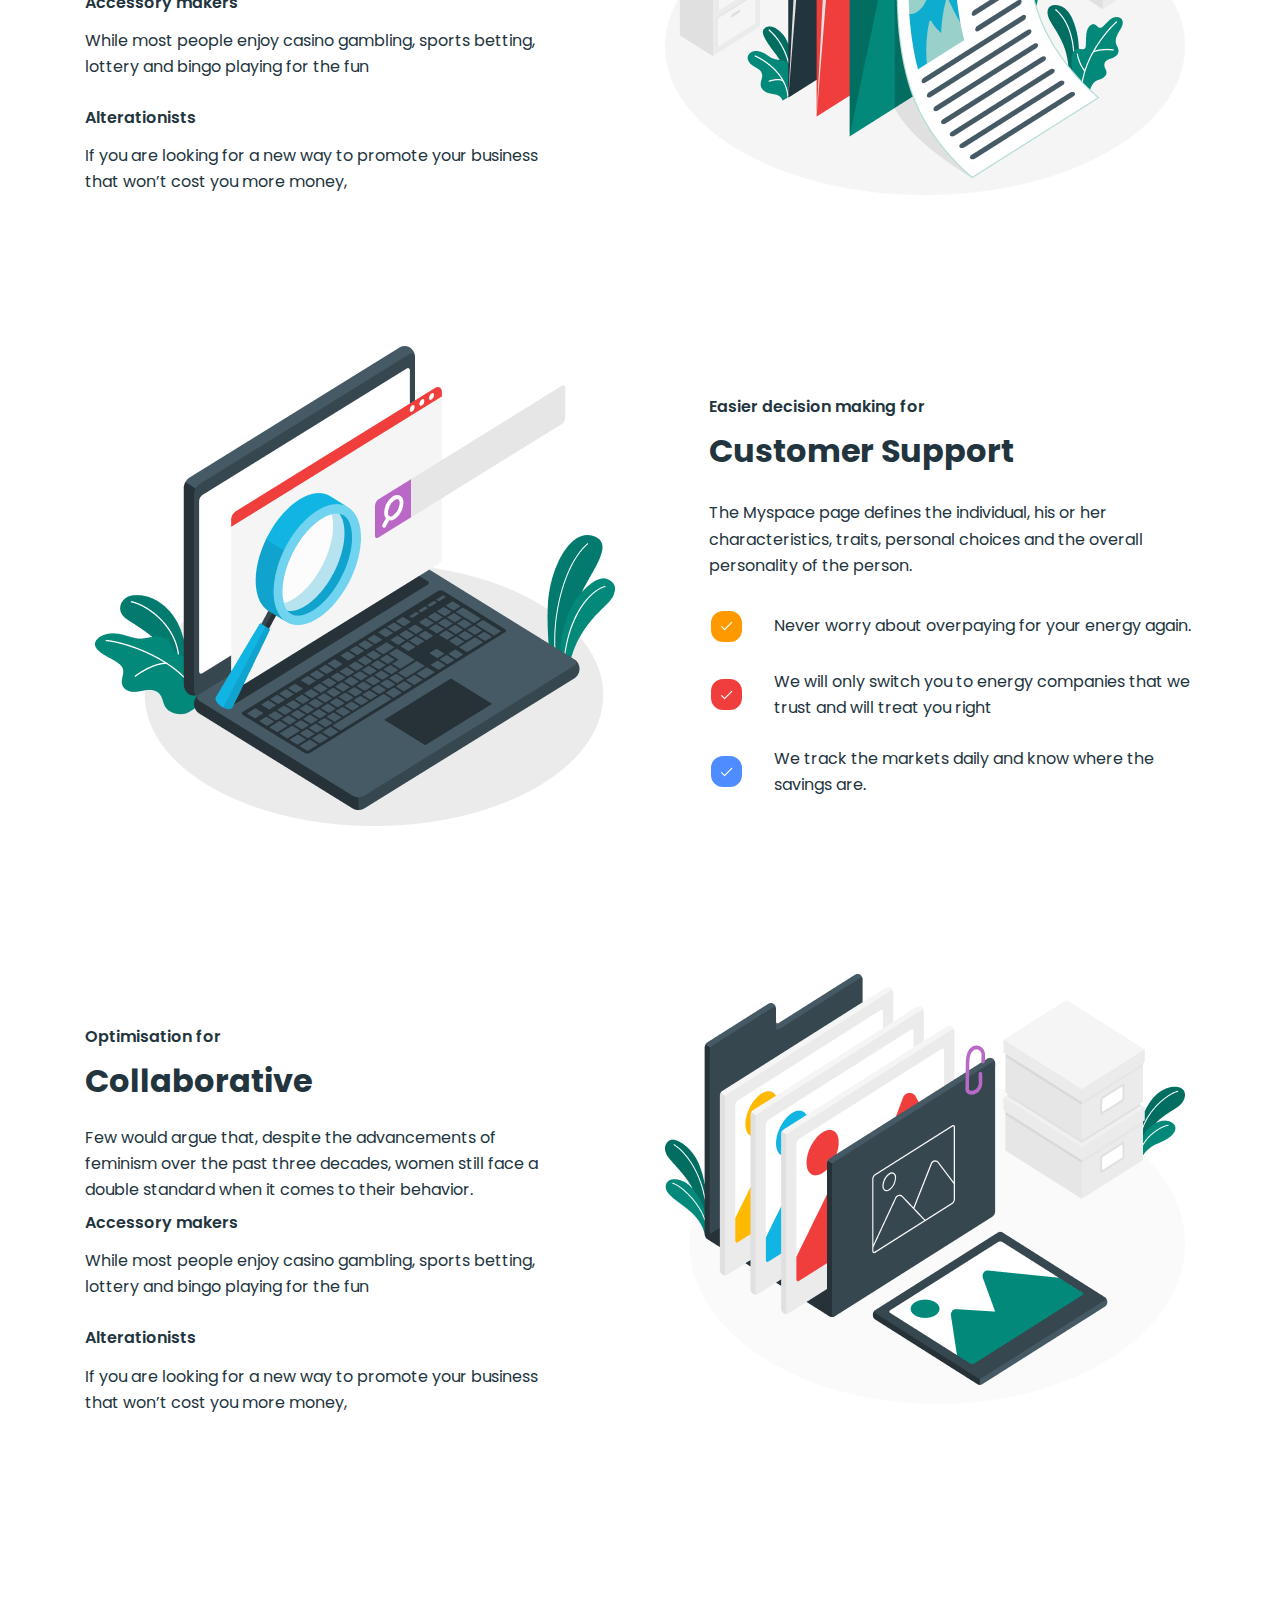
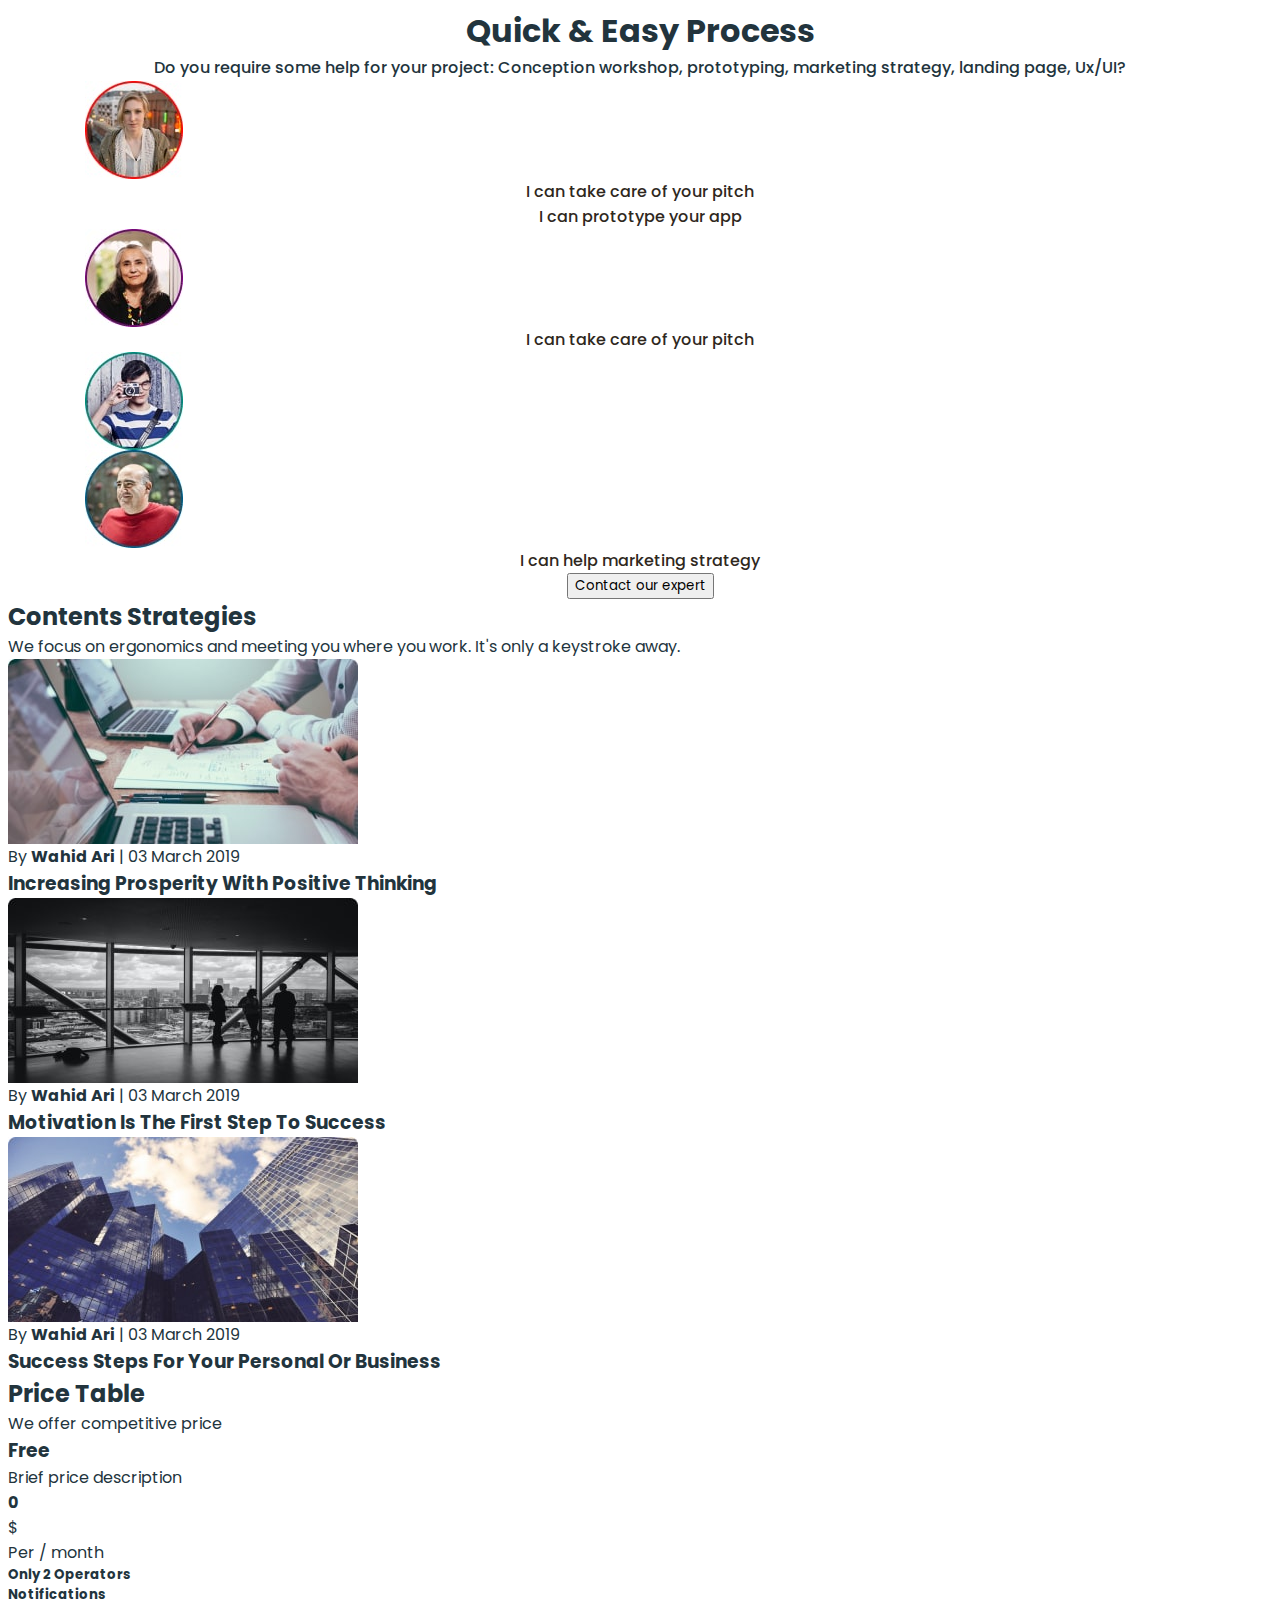
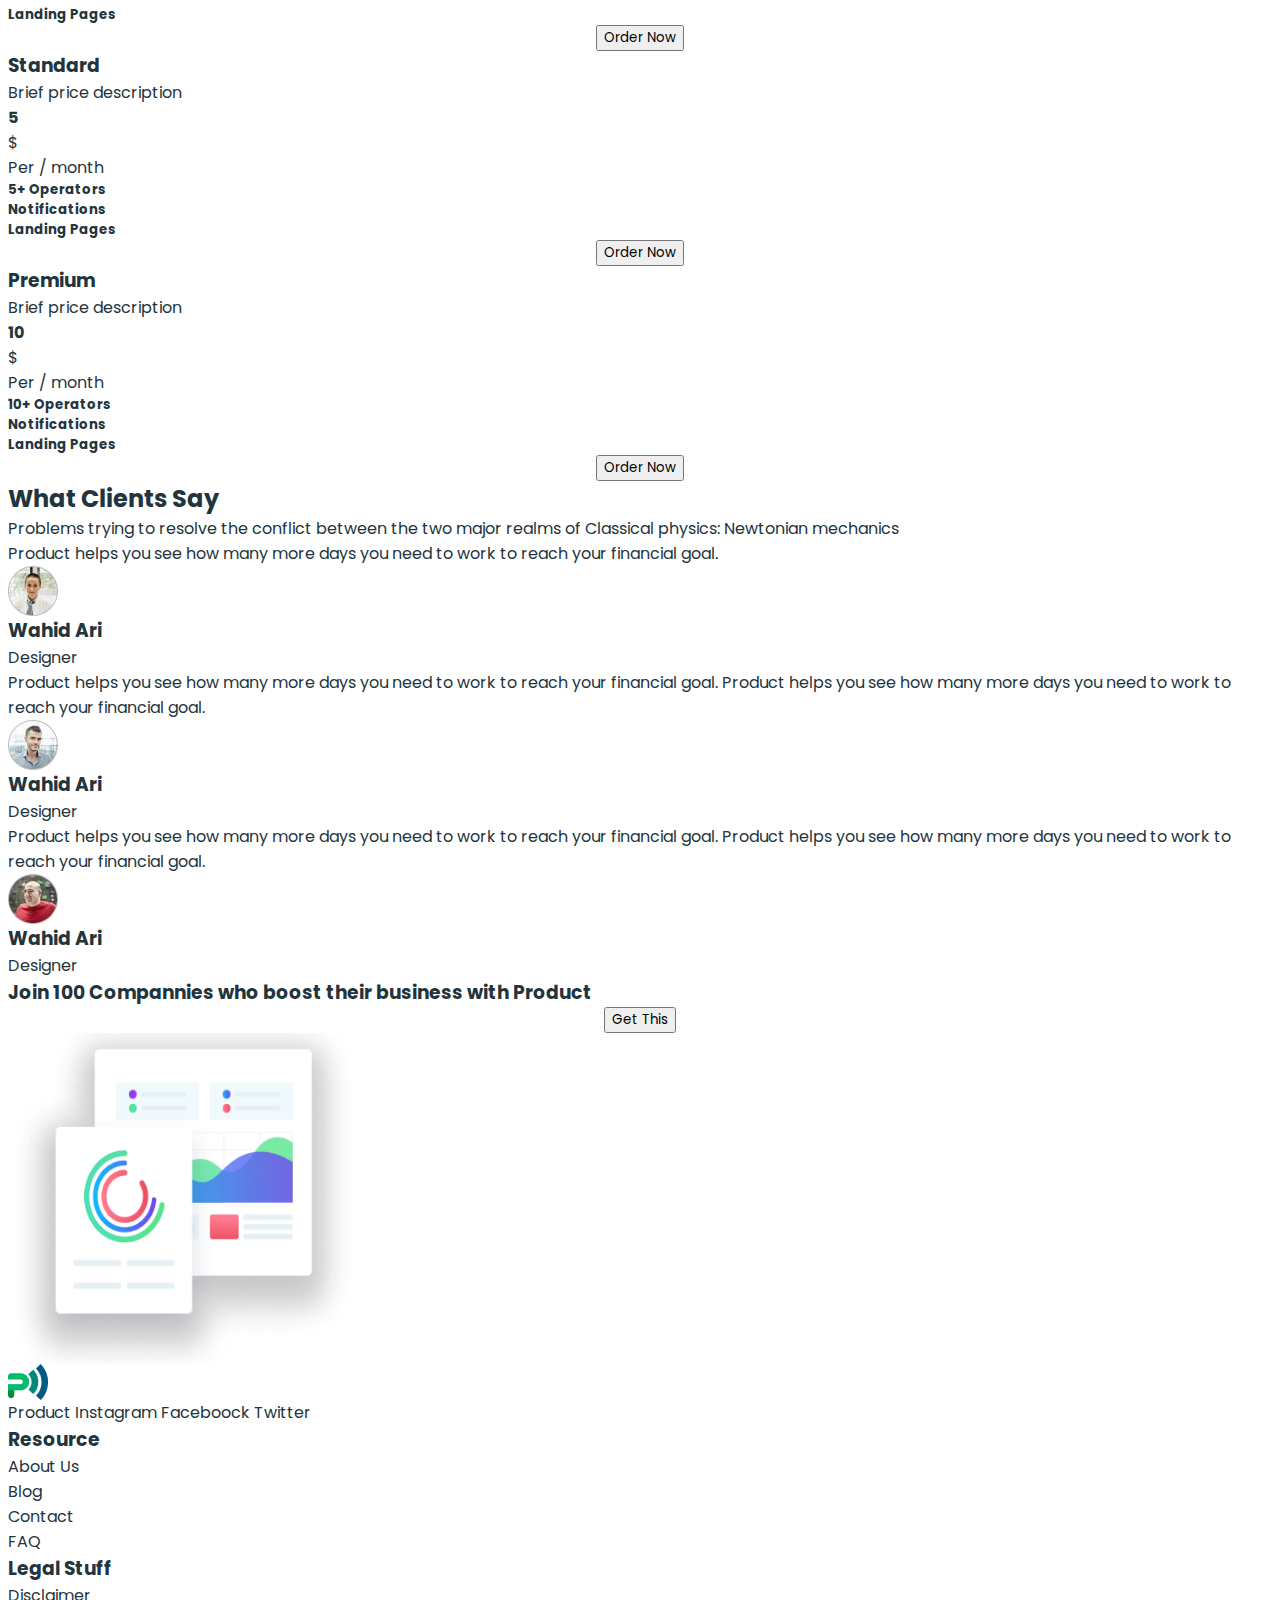
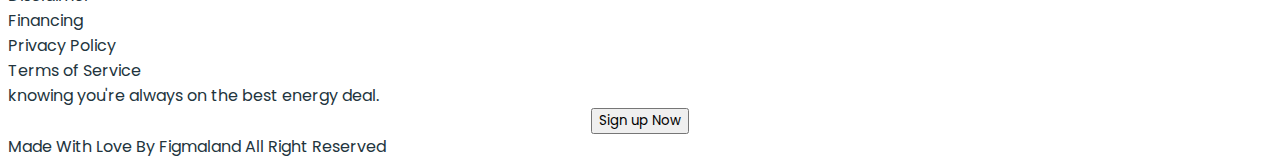
==== commit 0b4bda02: "update style hero btn" ====
--- a/index.html
+++ b/index.html
@@ -48,7 +48,10 @@
                         experience.</p>
                     <ul class="hero-list-btn">
                         <li class="hero-list-item"><button class="hero-btn" type="button">Get started</button></li>
-                        <li class="hero-list-item"><button class="hero-btn-watch" type="button">Watch the
+                        <li class="hero-list-item"><button class="hero-btn-watch" type="button"><svg
+                                    class="hero-icon-btn" width="20" height="18">
+                                    <use href="./images/icons.svg#icon-watch"></use>
+                                </svg>Watch the
                                 Video</button></li>
                     </ul>
                 </div>
@@ -107,7 +110,7 @@
         <section class="section-management">
             <div class="container">
                 <div class="management-text-container">
-                    <h2 class="management-title"><span c>Effortless Validation for</span><br>Management</h2>
+                    <h2 class="management-title"><span c>Effortless Validation for</span>Management</h2>
                     <p class="management-text">The Myspace page defines the individual, his or her characteristics,
                         traits, personal choices and
                         the overall
@@ -136,7 +139,7 @@
             <div class="container">
                 <img src="./images/product-page/support/support-img.png" alt="support" width="540" height="500">
                 <div class="customer-text-container">
-                    <h2 class="customer-title"><span>Easier decision making for</span><br>Customer Support</h2>
+                    <h2 class="customer-title"><span>Easier decision making for</span>Customer Support</h2>
                     <p class="customer-text">The Myspace page defines the individual, his or her characteristics,
                         traits, personal choices and the
                         overall
@@ -175,7 +178,7 @@
         <section class="section-collaborative">
             <div class="container">
                 <div class="collaboration-text-container">
-                    <h2 class="collaboration-title"><span>Optimisation for</span><br>Collaborative</h2>
+                    <h2 class="collaboration-title"><span>Optimisation for</span>Collaborative</h2>
                     <p class="collaboration-text">Few would argue that, despite the advancements of feminism over the
                         past
                         three decades, women still face
--- a/css/styles.css
+++ b/css/styles.css
@@ -176,6 +176,13 @@
     background: transparent;
     border: none;
     padding: 0;
+    display: flex;
+    align-items: center;
+    gap: 9px;
+}
+
+.hero-icon-btn {
+    fill: #02897A;
 }
 
 /* SPECIFICALLY  */
@@ -272,13 +279,15 @@
     font-weight: 700;
     font-size: 32px;
     margin-bottom: 25px;
+    max-width: 224px;
 }
 
 .management-title span {
     font-weight: 600;
     color: inherit;
     font-size: 16px;
-    /* padding-bottom: 8px; */
+    margin-bottom: 8px;
+    display: inline-block;
 }
 
 
@@ -329,11 +338,14 @@
     font-weight: 700;
     font-size: 32px;
     margin-bottom: 25px;
+    max-width: 305px;
 }
 
 .customer-title span {
     font-weight: 600;
     font-size: 16px;
+    display: inline-block;
+    margin-bottom: 8px;
 }
 
 .customer-text {
@@ -405,12 +417,15 @@
 .collaboration-title span {
     font-weight: 600;
     font-size: 16px;
+    display: inline-block;
+    margin-bottom: 8px;
 }
 
 .collaboration-title {
     font-weight: 700;
     font-size: 32px;
     margin-bottom: 20px;
+    max-width: 226px;
 }
 
 .collaboration-text {
@@ -437,4 +452,37 @@
 .collaboration-list-text {
     font-size: 16px;
     line-height: 1.63;
-}+}
+
+/* EXPERTS */
+
+.section-experts {}
+
+.container {}
+
+.experts-title {
+    font-weight: 700;
+    font-size: 32px;
+    text-align: center;
+}
+
+.experts-text {
+    font-weight: 500;
+    line-height: 1.625;
+    text-align: center;
+}
+
+.experts-list {}
+
+.experts-list-item {}
+
+.experts-list-img {}
+
+.experts-list-text {
+    font-weight: 500;
+    font-size: 16px;
+    text-align: center;
+    color: #2f281e;
+}
+
+.experts-btn {}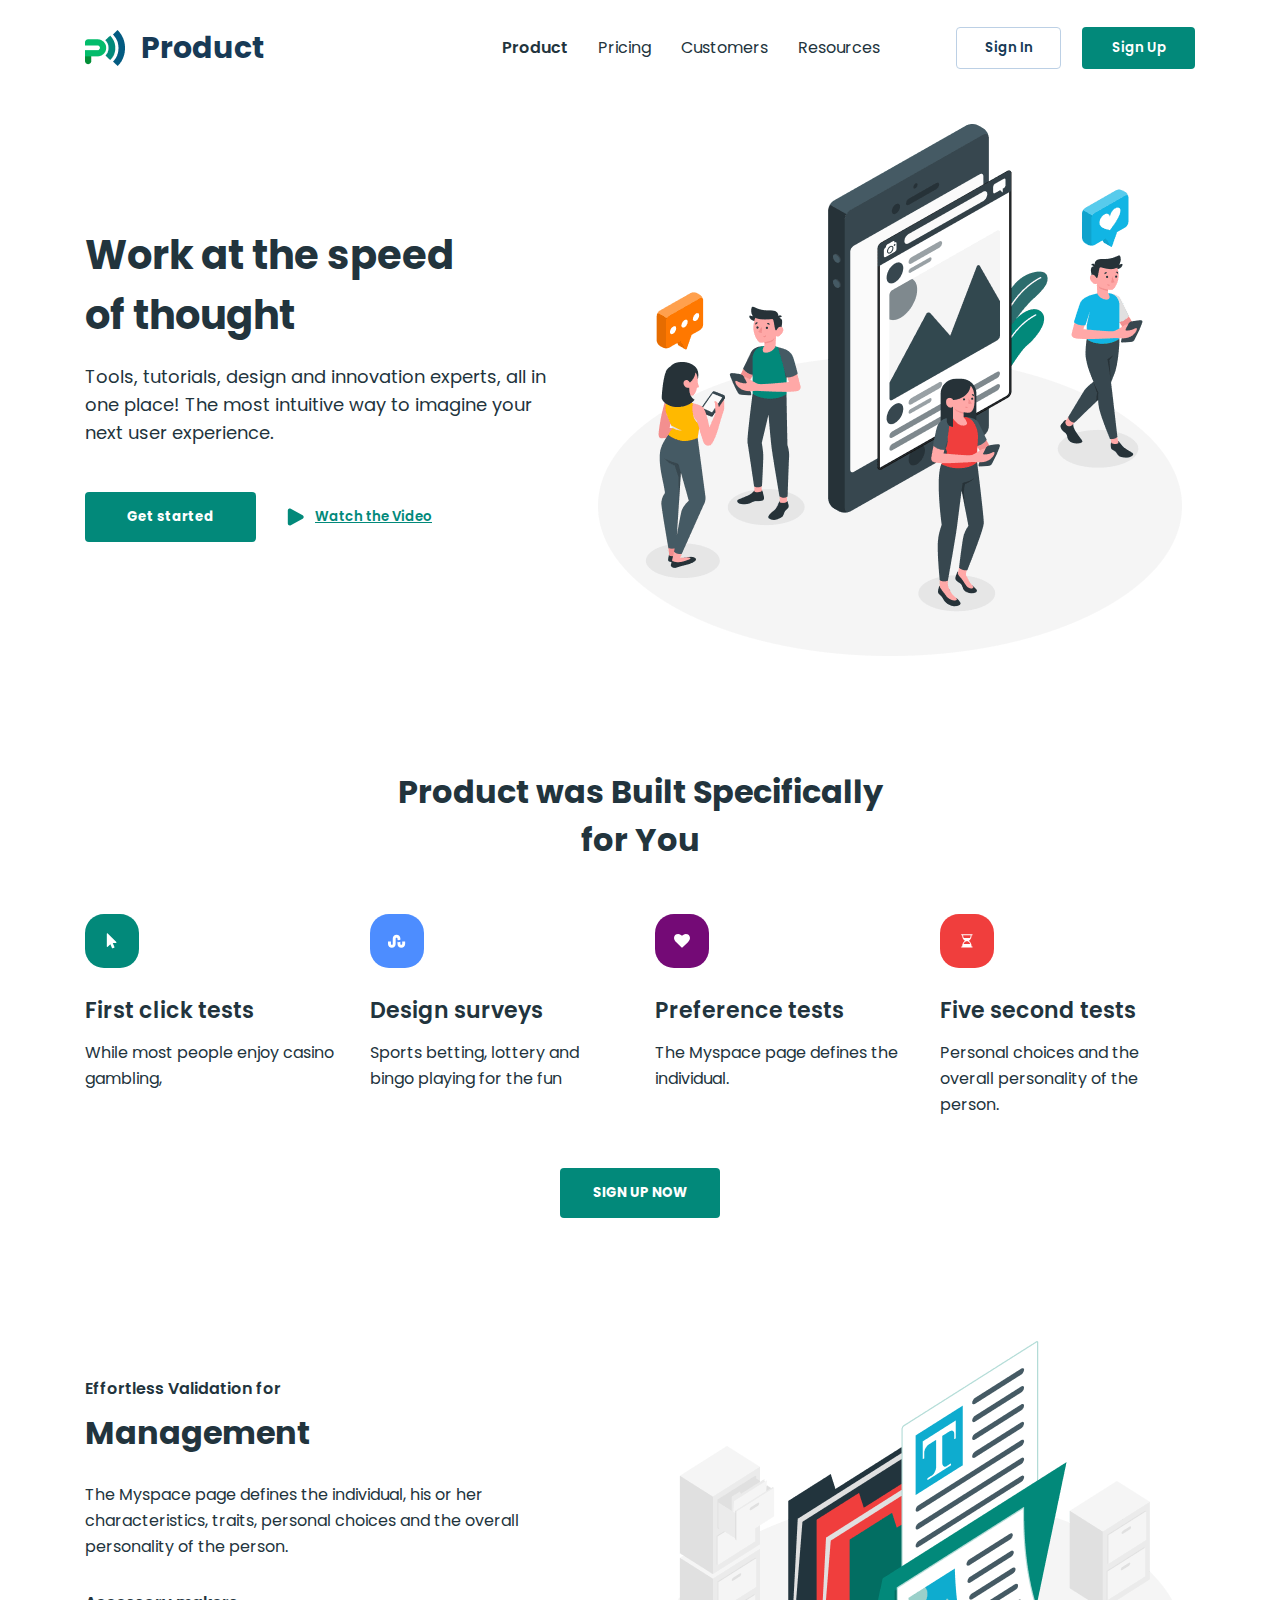
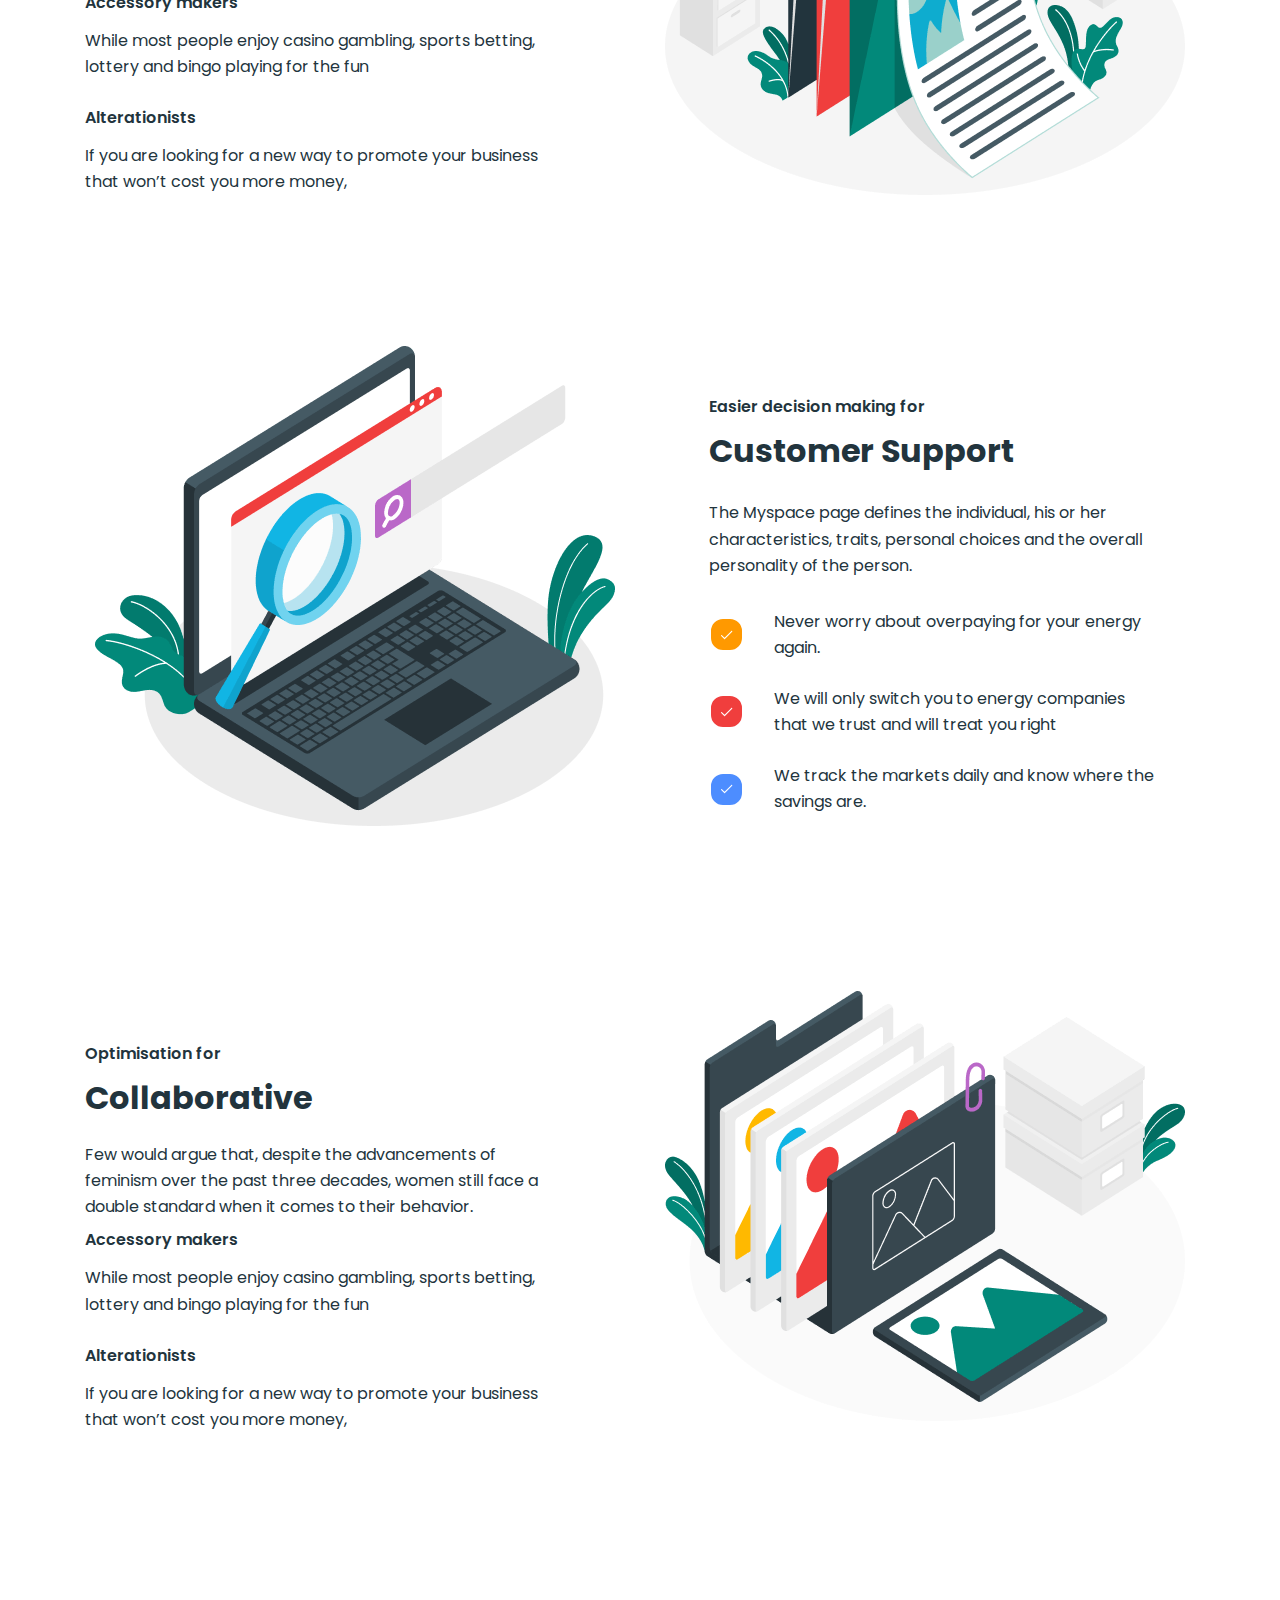
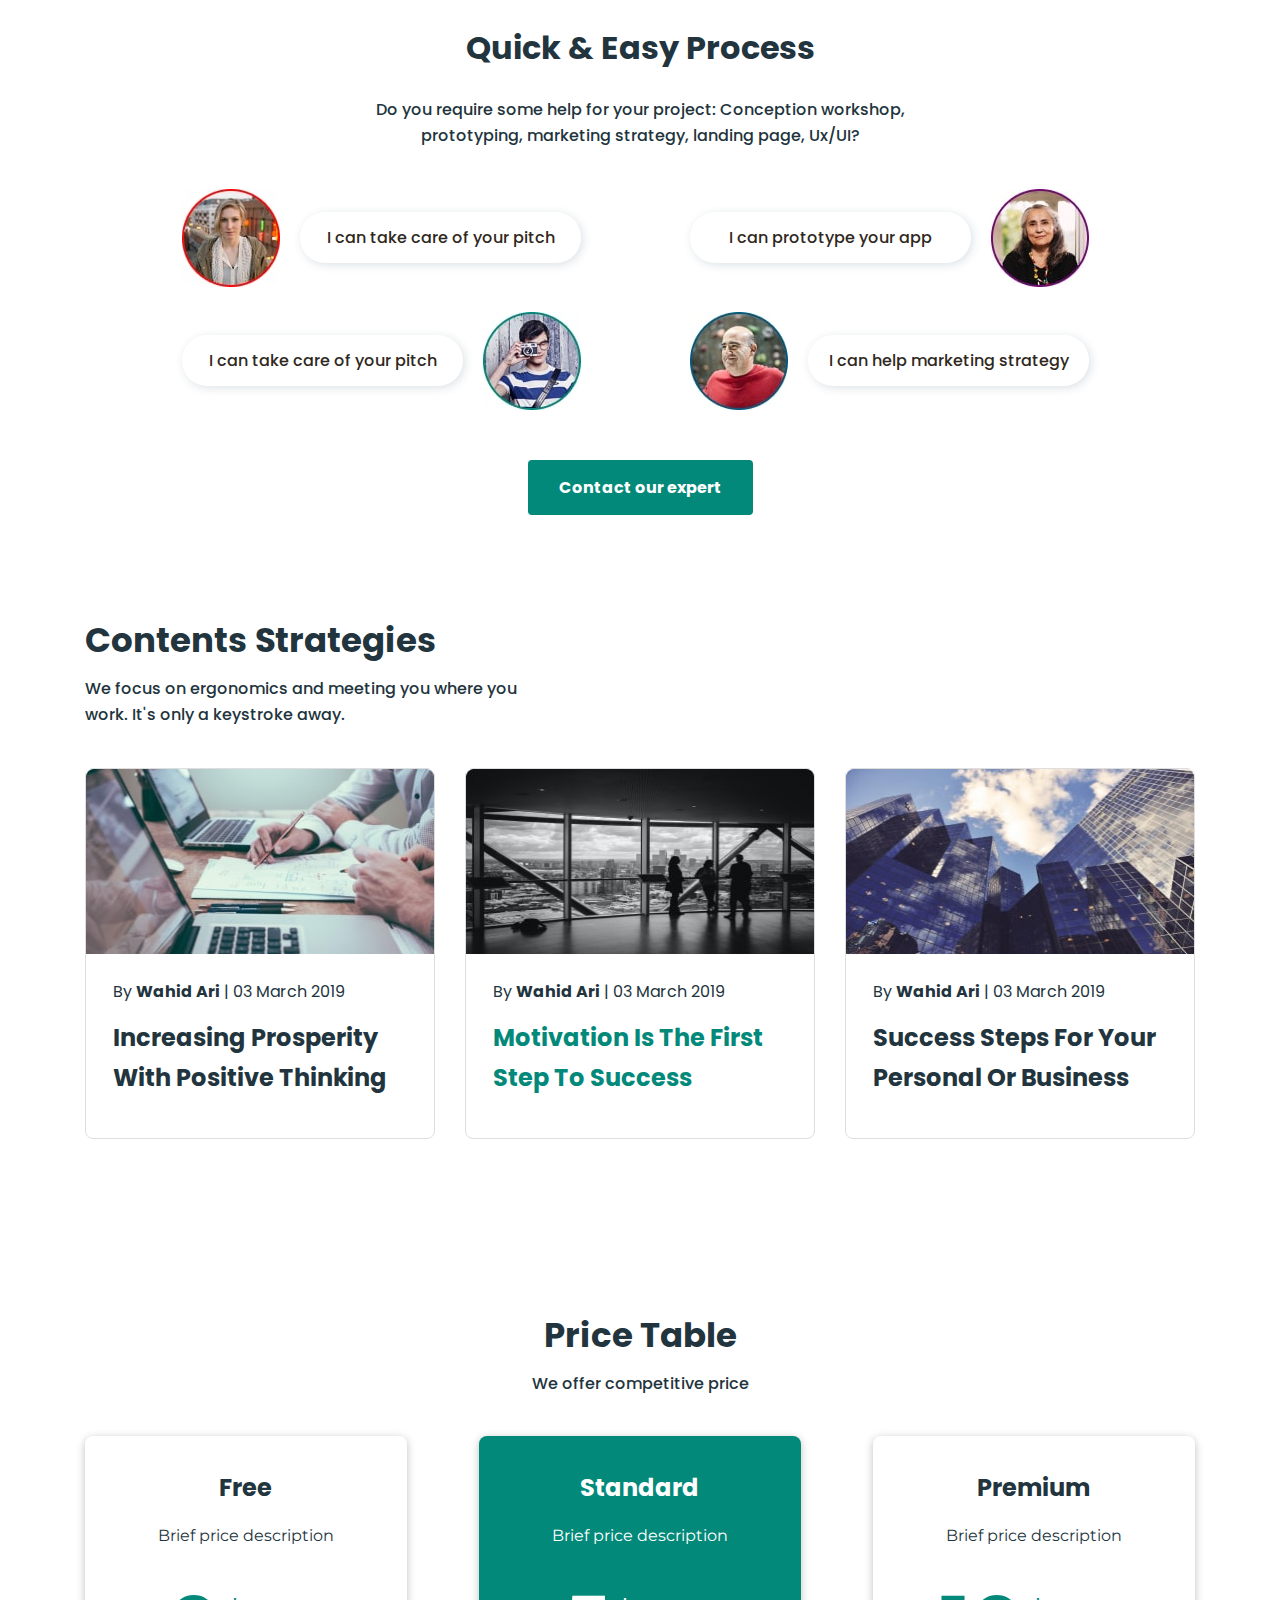
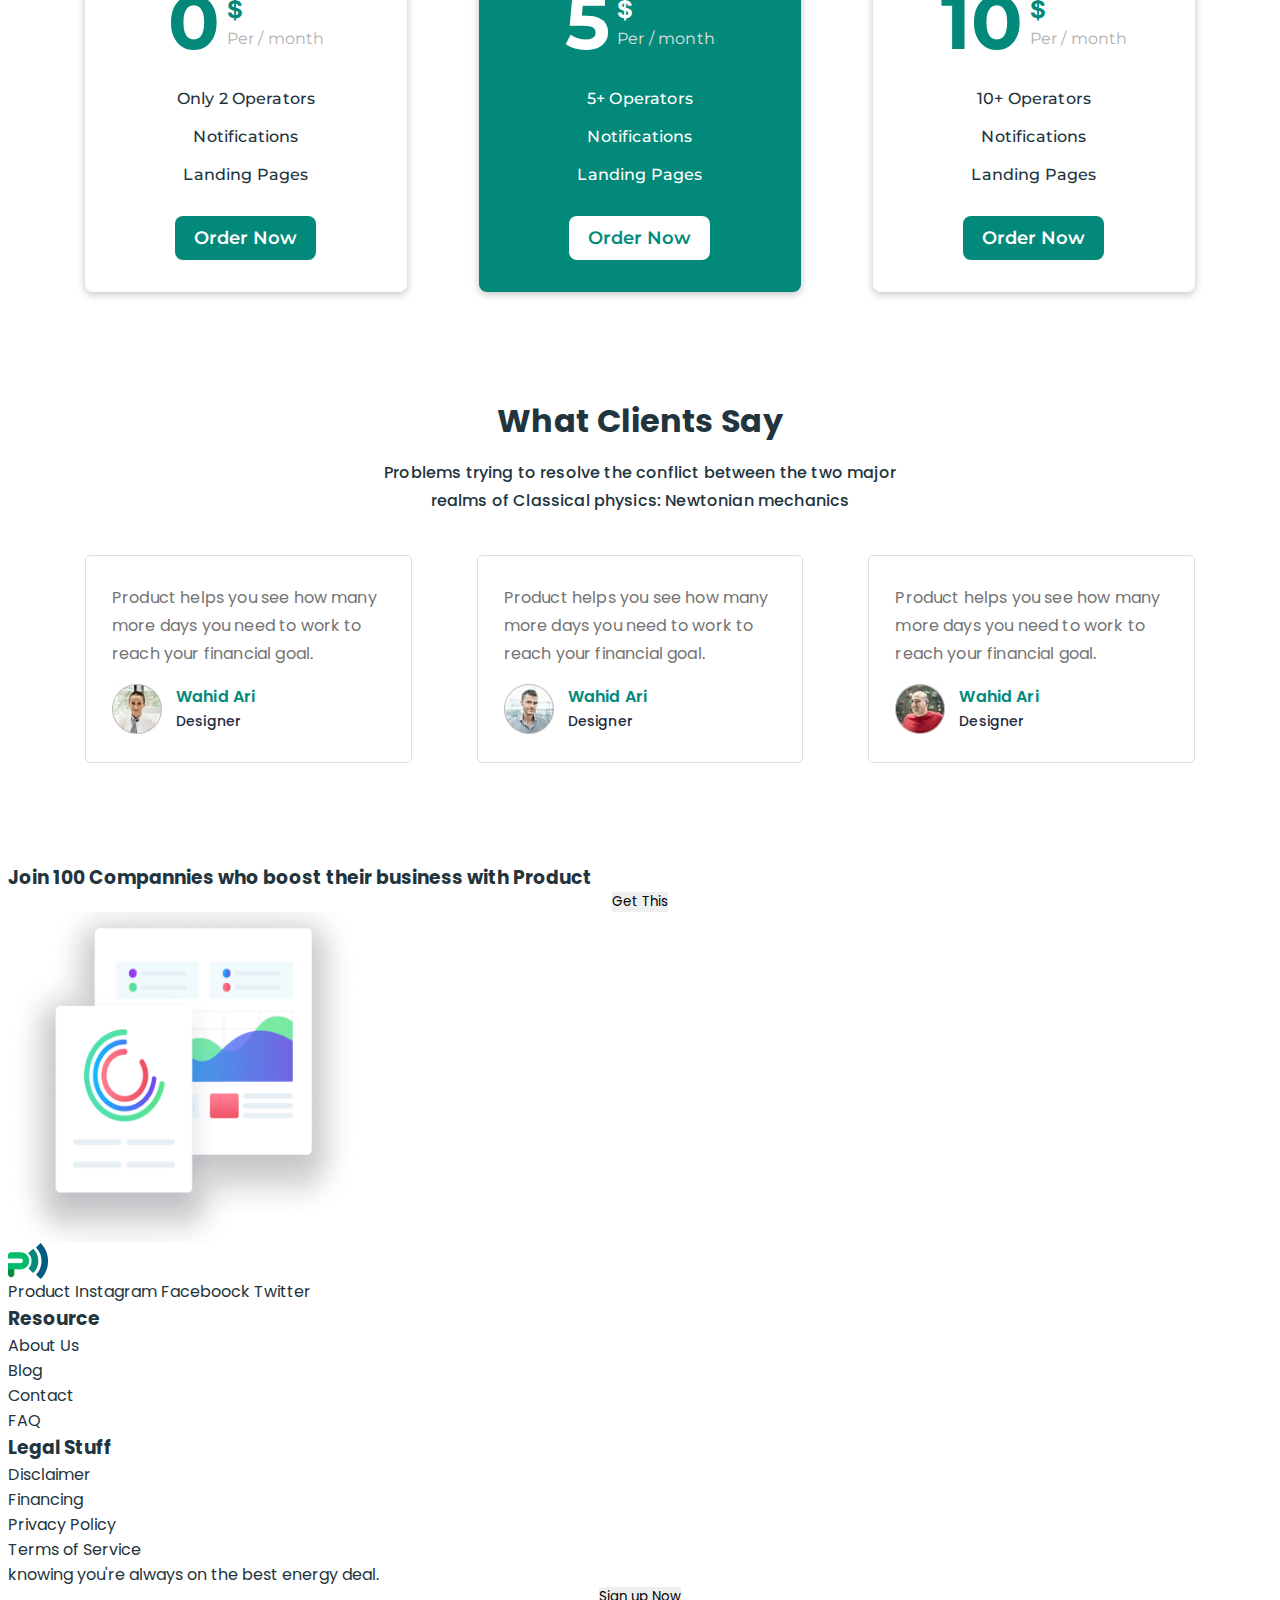
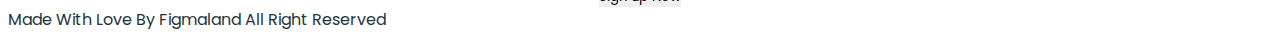
==== commit 25246821: "add style section price table, reviews" ====
--- a/index.html
+++ b/index.html
@@ -66,7 +66,7 @@
                 <ul class="specifically-list">
                     <li class="specifically-list-item">
                         <div class="specifically-box specifically-box-first">
-                            <svg class="specifically-icon" width="11" height="18">
+                            <svg class="specifically-icon" width="16" height="18">
                                 <use href="./images/icons.svg#icon-click"></use>
                             </svg>
                         </div>
@@ -110,7 +110,7 @@
         <section class="section-management">
             <div class="container">
                 <div class="management-text-container">
-                    <h2 class="management-title"><span c>Effortless Validation for</span>Management</h2>
+                    <h2 class="management-title"><span>Effortless Validation for</span>Management</h2>
                     <p class="management-text">The Myspace page defines the individual, his or her characteristics,
                         traits, personal choices and
                         the overall
@@ -235,134 +235,166 @@
             </div>
         </section>
 
-        <section>
-            <h2>Contents Strategies</h2>
-            <p>We focus on ergonomics and meeting you where you work. It's only a keystroke away.</p>
-            <ul>
-                <li>
-                    <img src="./images/product-page/news-feed/image-bg-positive-thinking.jpg"
-                        alt="image-bg-positive-thinking" width="350" height="185">
-                    <p>By <b>Wahid Ari</b> | 03 March 2019</p>
-                    <h3>Increasing Prosperity With Positive Thinking</h3>
-                </li>
-                <li>
-                    <img src="./images/product-page/news-feed/image-motivation.jpg" alt="image-motivation" width="350"
-                        height="185">
-                    <p>By <b>Wahid Ari</b> | 03 March 2019</p>
-                    <h3>Motivation Is The First Step To Success</h3>
-                </li>
-                <li>
-                    <img src="./images/product-page/news-feed/image-success-steps.jpg" alt="success-steps" width="350"
-                        height="185">
-                    <p>By <b>Wahid Ari</b> | 03 March 2019</p>
-                    <h3>Success Steps For Your Personal Or Business</h3>
-                </li>
-            </ul>
-        </section>
-
-        <section>
-            <h2>Price Table</h2>
-            <p>We offer competitive price</p>
-            <ul>
-                <li>
-                    <h3>Free</h3>
-                    <p>Brief price description</p>
-                    <h4>0</h4>
-                    <p>$</p>
-                    <p>Per / month</p>
-                    <ul>
-                        <li>
-                            <h5>Only 2 Operators</h5>
-                        </li>
-                        <li>
-                            <h5>Notifications</h5>
-                        </li>
-                        <li>
-                            <h5>Landing Pages</h5>
-                        </li>
-                    </ul>
-                    <button type="button">Order Now</button>
-                </li>
-                <li>
-                    <h3>Standard</h3>
-                    <p>Brief price description</p>
-                    <h4>5</h4>
-                    <p>$</p>
-                    <p>Per / month</p>
-                    <ul>
-                        <li>
-                            <h5>5+ Operators</h5>
-                        </li>
-                        <li>
-                            <h5>Notifications</h5>
-                        </li>
-                        <li>
-                            <h5>Landing Pages</h5>
-                        </li>
-                    </ul>
-                    <button type="button">Order Now</button>
-                </li>
-                <li>
-                    <h3>Premium</h3>
-                    <p>Brief price description</p>
-                    <h4>10</h4>
-                    <p>$</p>
-                    <p>Per / month</p>
-                    <ul>
-                        <li>
-                            <h5>10+ Operators</h5>
-                        </li>
-                        <li>
-                            <h5>Notifications</h5>
-                        </li>
-                        <li>
-                            <h5>Landing Pages</h5>
-                        </li>
-                    </ul>
-                    <button type="button">Order Now</button>
-                </li>
-            </ul>
-        </section>
-
-        <section>
-            <h2>What Clients Say</h2>
-            <p>Problems trying to resolve the conflict between
-                the two major realms of Classical physics: Newtonian mechanics</p>
-            <ul>
-                <li>
-                    <p>Product helps you see how many
-                        more days you need to work to
-                        reach your financial goal.</p>
-                    <img src="./images/product-page/feedback/customer-review-2.jpg" alt="customer-review-1" width="50"
-                        height="50">
-                    <h3>Wahid Ari</h3>
-                    <p>Designer</p>
-                </li>
-                <li>
-                    <p>Product helps you see how many
-                        more days you need to work to
-                        reach your financial goal.
-                        Product helps you see how many
-                        more days you need to work to
-                        reach your financial goal.</p>
-                    <img src="./images/product-page/feedback/customer-review.jpg" alt="customer-review-2" width="50"
-                        height="50">
-                    <h3>Wahid Ari</h3>
-                    <p>Designer</p>
-                </li>
-                <li>
-                    <p>Product helps you see how many
-                        more days you need to work to
-                        reach your financial goal.
-                        Product helps you see how many
-                        more days you need to work to
-                        reach your financial goal.</p>
-                    <img src="./images/product-page/feedback/customer-review-3.jpg" alt="customer-review-3" width="50"
-                        height="50">
-                    <h3>Wahid Ari</h3>
-                    <p>Designer</p>
-                </li>
-            </ul>
+        <section class="section-strategies">
+            <div class="container">
+                <h2 class="strategies-title">Contents Strategies</h2>
+                <p class="strategies-text">We focus on ergonomics and meeting you where you work. It's only a keystroke
+                    away.</p>
+                <ul class="strategies-list">
+                    <li class="strategies-list-item">
+                        <img class="strategies-item-img"
+                            src="./images/product-page/news-feed/image-bg-positive-thinking.jpg"
+                            alt="image-bg-positive-thinking" width="350" height="185">
+                        <div class="strategies-card-text-container">
+                            <p class="strategies-item-text">By <span>Wahid Ari</span> | 03 March 2019</p>
+                            <h3 class="strategies-item-subtitle">Increasing Prosperity With Positive Thinking</h3>
+                        </div>
+                    </li>
+                    <li class="strategies-list-item">
+                        <img class="strategies-item-img" src="./images/product-page/news-feed/image-motivation.jpg"
+                            alt="image-motivation" width="350" height="185">
+                        <div class="strategies-card-text-container">
+                            <p class="strategies-item-text">By <span>Wahid Ari</span> | 03 March 2019</p>
+                            <h3 class="strategies-item-subtitle">Motivation Is The First Step To Success</h3>
+                        </div>
+                    </li>
+                    <li class="strategies-list-item">
+                        <img class="strategies-item-img" src="./images/product-page/news-feed/image-success-steps.jpg"
+                            alt="success-steps" width="350" height="185">
+                        <div class="strategies-card-text-container">
+                            <p class="strategies-item-text">By <span>Wahid Ari</span> | 03 March 2019</p>
+                            <h3 class="strategies-item-subtitle">Success Steps For Your Personal Or Business</h3>
+                        </div>
+                    </li>
+                </ul>
+            </div>
+        </section>
+
+        <section class="section-price">
+            <div class="container">
+                <h2 class="price-title">Price Table</h2>
+                <p class="price-text">We offer competitive price</p>
+                <ul class="price-list">
+                    <li class="price-list-item">
+                        <h3 class="price-item-title">Free</h3>
+                        <p class="price-item-descr">Brief price description</p>
+                        <div class="price-item-value-box">
+                            <h4 class="price-item-value">0</h4>
+                            <div>
+                                <p class="price-item-currency">$</p>
+                                <p class="price-item-period">Per / month</p>
+                            </div>
+                        </div>
+                        <ul class="price-list-points">
+                            <li class="price-item-points">
+                                <h5 class="price-points-text">Only 2 Operators</h5>
+                            </li>
+                            <li class="price-item-points">
+                                <h5 class="price-points-text">Notifications</h5>
+                            </li>
+                            <li class="price-item-points">
+                                <h5 class="price-points-text">Landing Pages</h5>
+                            </li>
+                        </ul>
+                        <button class="price-item-btn" type="button">Order Now</button>
+                    </li>
+                    <li class="price-list-item">
+                        <h3 class="price-item-title standard">Standard</h3>
+                        <p class="price-item-descr standard">Brief price description</p>
+                        <div class="price-item-value-box">
+                            <h4 class="price-item-value standard">5</h4>
+                            <div>
+                                <p class="price-item-currency standard">$</p>
+                                <p class="price-item-period standard">Per / month</p>
+                            </div>
+                        </div>
+                        <ul class="price-list-points">
+                            <li class="price-item-points">
+                                <h5 class="price-points-text standard">5+ Operators</h5>
+                            </li>
+                            <li class="price-item-points">
+                                <h5 class="price-points-text standard">Notifications</h5>
+                            </li>
+                            <li class="price-item-points">
+                                <h5 class="price-points-text standard">Landing Pages</h5>
+                            </li>
+                        </ul>
+                        <button class="price-item-btn standart" type="button">Order Now</button>
+                    </li>
+                    <li class="price-list-item">
+                        <h3 class="price-item-title">Premium</h3>
+                        <p class="price-item-descr">Brief price description</p>
+                        <div class="price-item-value-box">
+                            <h4 class="price-item-value">10</h4>
+                            <div>
+                                <p class="price-item-currency">$</p>
+                                <p class="price-item-period">Per / month</p>
+                            </div>
+                        </div>
+                        <ul class="price-list-points">
+                            <li class="price-item-points">
+                                <h5 class="price-points-text">10+ Operators</h5>
+                            </li>
+                            <li class="price-item-points">
+                                <h5 class="price-points-text">Notifications</h5>
+                            </li>
+                            <li class="price-item-points">
+                                <h5 class="price-points-text">Landing Pages</h5>
+                            </li>
+                        </ul>
+                        <button class="price-item-btn" type="button">Order Now</button>
+                    </li>
+                </ul>
+            </div>
+        </section>
+
+        <section class="section-reviews">
+            <div class="container">
+                <h2 class="reviews-title">What Clients Say</h2>
+                <p class="reviews-text">Problems trying to resolve the conflict between
+                    the two major realms of Classical physics: Newtonian mechanics</p>
+                <ul class="reviews-list">
+                    <li class="reviews-list-item">
+                        <p class="reviews-item-text">Product helps you see how many
+                            more days you need to work to
+                            reach your financial goal.</p>
+                        <div class="reviews-item-profile">
+                            <img src="./images/product-page/feedback/customer-review-2.jpg" alt="customer-review-1"
+                                width="50" height="50">
+                            <div>
+                                <h3 class="reviews-item-name">Wahid Ari</h3>
+                                <p class="reviews-item-position">Designer</p>
+                            </div>
+                        </div>
+                    </li>
+                    <li class="reviews-list-item">
+                        <p class="reviews-item-text">Product helps you see how many
+                            more days you need to work to
+                            reach your financial goal.</p>
+                        <div class="reviews-item-profile">
+                            <img src="./images/product-page/feedback/customer-review.jpg" alt="customer-review-2"
+                                width="50" height="50">
+                            <div>
+                                <h3 class="reviews-item-name">Wahid Ari</h3>
+                                <p class="reviews-item-position">Designer</p>
+                            </div>
+                        </div>
+                    </li>
+                    <li class="reviews-list-item">
+                        <p class="reviews-item-text">Product helps you see how many
+                            more days you need to work to
+                            reach your financial goal.</p>
+                        <div class="reviews-item-profile">
+                            <img src="./images/product-page/feedback/customer-review-3.jpg" alt="customer-review-3"
+                                width="50" height="50">
+                            <div>
+                                <h3 class="reviews-item-name">Wahid Ari</h3>
+                                <p class="reviews-item-position">Designer</p>
+                            </div>
+                        </div>
+                    </li>
+                </ul>
+            </div>
         </section>
 
         <section>
--- a/css/styles.css
+++ b/css/styles.css
@@ -41,13 +41,15 @@
     cursor: pointer;
     font-family: inherit;
     margin: 0 auto;
+    padding: 0;
+    border: none;
     display: block;
 }
 
 .container {
-    width: 1140px;
+    width: 1150px;
     margin: 0 auto;
-    padding: 0 15px;
+    padding: 0 20px;
 }
 
 /* HEADER */
@@ -144,7 +146,8 @@
     font-weight: 700;
     font-size: 40px;
     line-height: 1.5;
-    max-width: 452px;
+    max-width: 400px;
+    margin-bottom: 18px;
 }
 
 .hero-text {
@@ -195,7 +198,7 @@
     font-weight: 700;
     font-size: 32px;
     text-align: center;
-    max-width: 539px;
+    max-width: 525px;
     margin: 0 auto 50px;
 
 }
@@ -299,14 +302,9 @@
 
 }
 
-.management-list {
-    display: flex;
-    flex-direction: column;
-    gap: 25px;
-
-}
-
-.management-list-item {}
+.management-list-item:not(:last-child) {
+    margin-bottom: 25px;
+}
 
 .management-item-subtitle {
     font-weight: 600;
@@ -355,21 +353,20 @@
     margin-bottom: 30px;
 }
 
-.customer-list {
-    display: flex;
-    gap: 25px;
-    flex-direction: column;
-}
-
 .customer-list-item {
     display: flex;
     gap: 30px;
     align-items: center;
 }
 
+.customer-list-item:not(:last-child) {
+    margin-bottom: 25px;
+}
+
 .customer-list-text {
     font-size: 16px;
     line-height: 1.63;
+    max-width: 386px;
 }
 
 .customer-icon-box {
@@ -434,13 +431,9 @@
     margin-bottom: 7px;
 }
 
-.collaboration-list {
-    display: flex;
-    flex-direction: column;
-    gap: 25px;
-}
-
-.collaboration-list-item {}
+.collaboration-list-item:not(:last-child) {
+    margin-bottom: 25px;
+}
 
 .collaboration-list-subtitle {
     font-weight: 600;
@@ -456,33 +449,315 @@
 
 /* EXPERTS */
 
-.section-experts {}
-
-.container {}
+.section-experts {
+    padding-bottom: 100px;
+}
 
 .experts-title {
     font-weight: 700;
     font-size: 32px;
     text-align: center;
+    margin-bottom: 25px;
 }
 
 .experts-text {
     font-weight: 500;
     line-height: 1.625;
     text-align: center;
-}
-
-.experts-list {}
-
-.experts-list-item {}
-
-.experts-list-img {}
+    max-width: 542px;
+    margin: 0 auto;
+    margin-bottom: 40px;
+}
+
+.experts-list {
+    display: flex;
+    flex-wrap: wrap;
+    gap: 25px 100px;
+    margin-bottom: 50px;
+    padding: 0 97px;
+
+}
+
+.experts-list-item {
+    display: flex;
+    gap: 20px;
+    align-items: center;
+    width: calc((100% - 100px) / 2);
+
+}
 
 .experts-list-text {
     font-weight: 500;
     font-size: 16px;
     text-align: center;
     color: #2f281e;
-}
-
-.experts-btn {}+    background-color: #fff;
+    box-shadow: 2px 2px 10px 0 rgba(23, 58, 86, 0.15);
+    border-radius: 25px;
+    padding: 13px 20px;
+    min-width: 281px;
+}
+
+.experts-btn {
+    font-weight: 700;
+    font-size: 16px;
+    color: #fff;
+    border-radius: 4px;
+    padding: 15px 31px;
+    border: none;
+    background-color: #02897a;
+}
+
+/* STRATEGIES */
+
+.section-strategies {
+    padding-bottom: 171px;
+}
+
+
+.strategies-title {
+    font-weight: 700;
+    font-size: 34px;
+    margin-bottom: 10px;
+}
+
+.strategies-text {
+    font-weight: 500;
+    line-height: 1.63;
+    margin-bottom: 40px;
+    max-width: 465px;
+}
+
+.strategies-list {
+    display: flex;
+    gap: 30px;
+}
+
+.strategies-list-item {
+    border: 1px solid #dedede;
+    border-radius: 8px;
+    width: calc((100% - 60px) / 3);
+}
+
+.strategies-list-item:nth-child(2) .strategies-item-subtitle {
+    color: #02897a;
+}
+
+.strategies-item-img {
+    overflow: hidden;
+    max-width: 100%;
+}
+
+.strategies-item-text {
+    line-height: 1.75;
+    margin-bottom: 12px;
+}
+
+.strategies-item-text span {
+    font-weight: 700;
+}
+
+.strategies-item-subtitle {
+    font-weight: 700;
+    font-size: 24px;
+    line-height: 1.66667;
+    max-width: 296px;
+}
+
+.strategies-card-text-container {
+    padding: 24px 27px 40px;
+}
+
+/* PRICE TABLE */
+
+.section-price {
+    padding-bottom: 100px;
+}
+
+.price-title {
+    font-weight: 700;
+    font-size: 34px;
+    margin-bottom: 10px;
+    text-align: center;
+}
+
+.price-text {
+    font-weight: 500;
+    margin-bottom: 40px;
+    text-align: center;
+}
+
+.price-list {
+    display: flex;
+    gap: 72px;
+}
+
+.price-list-item {
+    box-shadow: 0 2px 8px 0 rgba(0, 0, 0, 0.25);
+    background-color: #fff;
+    border-radius: 8px;
+    width: calc((100% - 2 * 72px) / 3);
+    padding-top: 32px;
+    padding-bottom: 32px;
+}
+
+.price-list-item:nth-child(2) {
+    background-color: #02897A;
+}
+
+.price-item-title {
+    font-weight: 700;
+    font-size: 24px;
+    line-height: 1.66667;
+    text-align: center;
+    margin-bottom: 8px;
+}
+
+.price-item-descr {
+    font-family: "Montserrat", sans-serif;
+    line-height: 2.5;
+    text-align: center;
+    margin-bottom: 16px;
+}
+
+.price-item-value-box {
+    display: flex;
+    justify-content: center;
+    align-items: center;
+    gap: 7px;
+    margin-bottom: 16px;
+}
+
+.price-item-value {
+    font-family: "Montserrat", sans-serif;
+    font-weight: 700;
+    font-size: 76px;
+    line-height: 1.31579;
+    letter-spacing: 0em;
+    color: #02897a;
+}
+
+.price-item-currency {
+    font-family: "Inter", sans-serif;
+    font-weight: 700;
+    font-size: 24px;
+    line-height: 1.25;
+    letter-spacing: 0em;
+    color: #02897a;
+    margin-bottom: 4px;
+}
+
+.price-item-period {
+    font-family: "Montserrat", sans-serif;
+    line-height: 1.1875;
+    letter-spacing: 0.01em;
+    color: #afafaf;
+}
+
+.price-item-period.standard {
+    color: #e0e0e0;
+}
+
+.price-points-text {
+    font-family: "Montserrat", sans-serif;
+    font-weight: 500;
+    font-size: 16px;
+    line-height: 1.375;
+    letter-spacing: 0.01em;
+    text-align: center;
+    margin-bottom: 16px;
+}
+
+.price-item-points:last-child .price-points-text {
+    margin-bottom: 0;
+}
+
+.price-list-points {
+    margin-bottom: 30px;
+}
+
+.price-item-btn {
+    font-family: "Montserrat", sans-serif;
+    font-weight: 600;
+    font-size: 18px;
+    color: #fff;
+    border-radius: 8px;
+    padding: 11px 19px;
+    background-color: #02897a;
+}
+
+.price-item-btn.standart {
+    background-color: #fff;
+    color: #02897a;
+}
+
+.standard {
+    color: #fff;
+}
+
+/* REVIEWS */
+
+.section-reviews {
+    padding-bottom: 100px;
+}
+
+.container {}
+
+.reviews-title {
+    font-weight: 700;
+    font-size: 32px;
+    line-height: 1.78125;
+    letter-spacing: 0.01em;
+    text-align: center;
+    margin-bottom: 10px;
+}
+
+.reviews-text {
+    font-weight: 500;
+    line-height: 1.75;
+    letter-spacing: 0.01em;
+    text-align: center;
+    max-width: 537px;
+    margin: 0 auto 40px;
+}
+
+.reviews-list {
+    display: flex;
+    gap: 65px;
+}
+
+.reviews-list-item {
+    border: 1px solid #dedede;
+    border-radius: 5px;
+    padding: 28px 26px;
+    width: calc((100% - 64px * 2) / 3);
+}
+
+.reviews-item-text {
+    line-height: 1.75;
+    letter-spacing: 0.01em;
+    color: #737373;
+    margin-bottom: 16px;
+}
+
+.reviews-item-profile {
+    display: flex;
+    align-items: center;
+    gap: 14px;
+}
+
+.reviews-item-name {
+    font-weight: 600;
+    font-size: 16px;
+    line-height: 1.5;
+    letter-spacing: 0.01em;
+    color: #02897a;
+}
+
+.reviews-item-position {
+    font-weight: 500;
+    font-size: 14px;
+    line-height: 1.71429;
+    letter-spacing: 0.01em;
+    color: #252b42;
+}